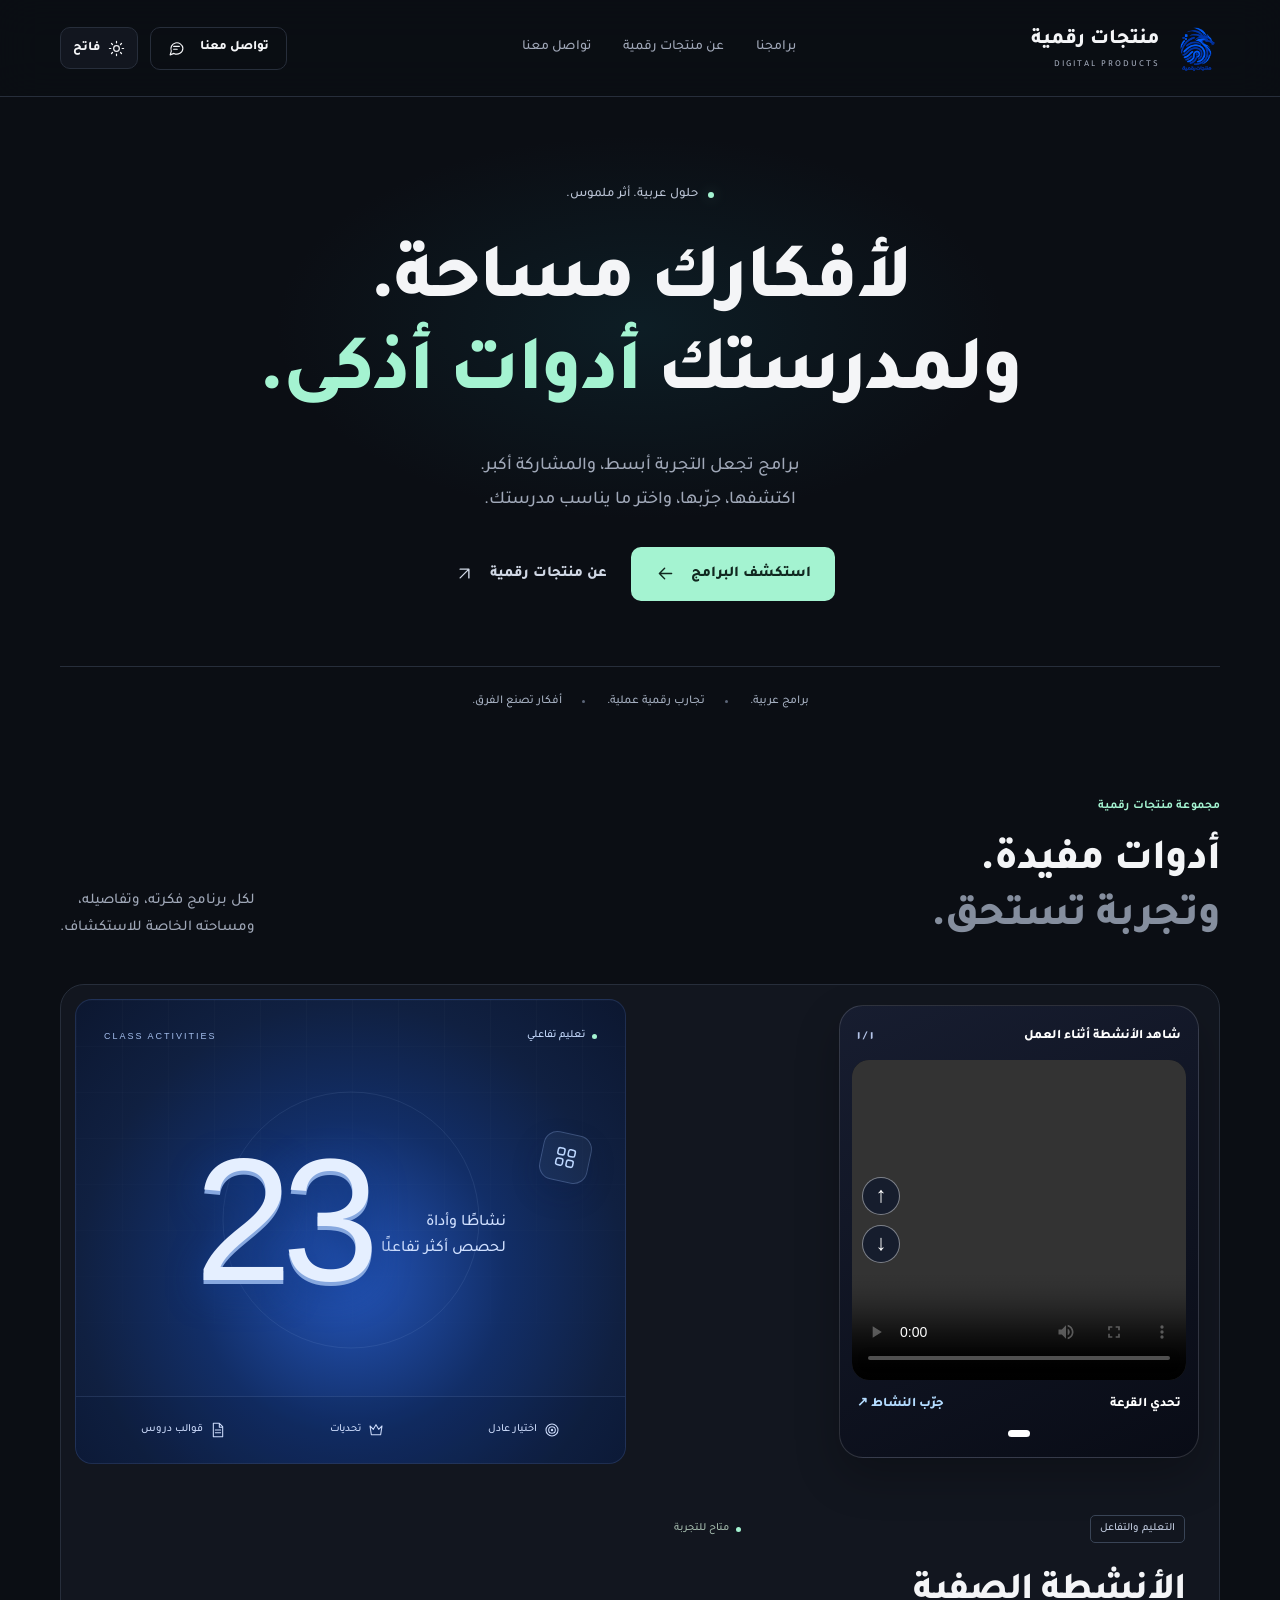
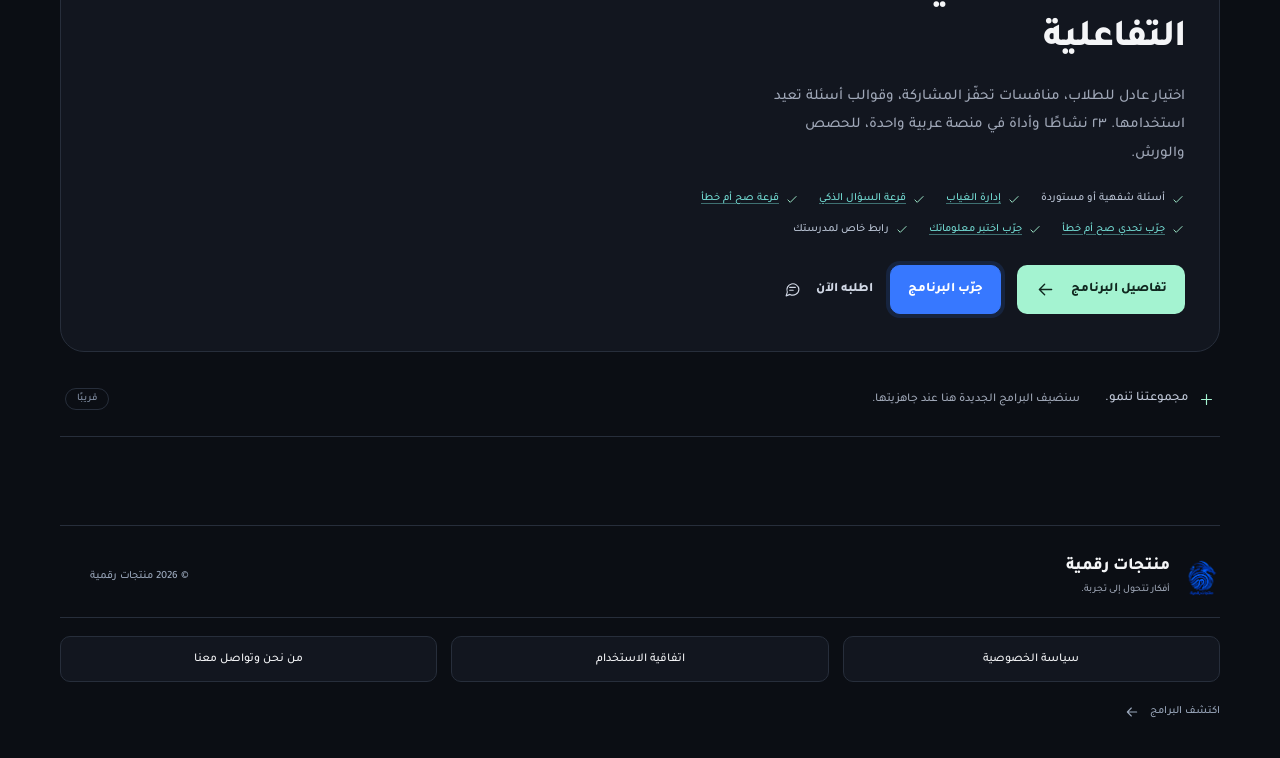
==== index.html @ 4d4ee71a "Update WhatsApp contact to 96894054911" ====
<!doctype html><html lang="ar" dir="rtl"><head><meta charset="UTF-8"><meta name="viewport" content="width=device-width,initial-scale=1"><meta name="theme-color" content="#0b0e14"><title>برامج تصنع الفرق | منتجات رقمية</title><meta name="description" content="منتجات رقمية تقدم برامج وأدوات عربية بتجارب سهلة وعملية. استكشف البرامج وتفاصيل كل برنامج."><link rel="icon" href="assets/logo.png"><link rel="preconnect" href="https://fonts.googleapis.com"><link rel="preconnect" href="https://fonts.gstatic.com" crossorigin><link href="https://fonts.googleapis.com/css2?family=Tajawal:wght@400;500;700;800;900&display=swap" rel="stylesheet"><script src="assets/theme.js?v=1"></script><link rel="stylesheet" href="assets/styles.css?v=9"><link rel="stylesheet" href="assets/reels.css?v=1"></head><body><a class="skip" href="#main">انتقل إلى المحتوى</a><header class="header"><div class="wrap nav"><a class="brand" href="index.html"><img src="assets/logo.png" width="48" height="48" alt=""><span>منتجات رقمية<small>DIGITAL PRODUCTS</small></span></a><nav id="main-nav" aria-label="التنقل الرئيسي"><a href="index.html#programs">برامجنا</a><a href="about.html">عن منتجات رقمية</a><a href="about.html#contact">تواصل معنا</a></nav><div class="nav-end"><a class="button small outline" href="about.html#contact">تواصل معنا<svg viewBox="0 0 24 24" fill="none" stroke="currentColor" stroke-width="1.6" stroke-linecap="round" stroke-linejoin="round" aria-hidden="true"><path d="M21 11.5a8.5 8.5 0 0 1-12.6 7.4L3 21l1.7-5.3A8.5 8.5 0 1 1 21 11.5Z"/><path d="M8 9h8m-8 4h5"/></svg></a><button class="menu-toggle" aria-expanded="false" aria-controls="main-nav" aria-label="فتح القائمة"><svg viewBox="0 0 24 24" fill="none" stroke="currentColor" stroke-width="1.6" stroke-linecap="round" stroke-linejoin="round" aria-hidden="true"><path d="M4 7h16M4 12h16M4 17h16"/></svg></button><button class="theme-toggle" type="button" data-theme-toggle aria-label="التبديل إلى المظهر الفاتح" title="التبديل إلى المظهر الفاتح"><svg class="theme-sun" viewBox="0 0 24 24" fill="none" stroke="currentColor" stroke-width="1.7" stroke-linecap="round" aria-hidden="true"><circle cx="12" cy="12" r="4"/><path d="M12 2v2m0 16v2M4.93 4.93l1.42 1.42m11.3 11.3 1.42 1.42M2 12h2m16 0h2M4.93 19.07l1.42-1.42m11.3-11.3 1.42-1.42"/></svg><svg class="theme-moon" viewBox="0 0 24 24" fill="none" stroke="currentColor" stroke-width="1.7" stroke-linecap="round" stroke-linejoin="round" aria-hidden="true"><path d="M20.9 13A9 9 0 0 1 11 3.1 9 9 0 1 0 20.9 13Z"/></svg><span data-theme-label>فاتح</span></button></div></div></header><main id="main"><section class="hero wrap"><div class="hero-label"><span></span> حلول عربية. أثر ملموس.</div><h1>لأفكارك مساحة.<br>ولمدرستك <span>أدوات أذكى.</span></h1><p>برامج تجعل التجربة أبسط، والمشاركة أكبر.<br>اكتشفها، جرّبها، واختر ما يناسب مدرستك.</p><div class="hero-actions"><a class="button primary" href="#programs">استكشف البرامج <svg viewBox="0 0 24 24" fill="none" stroke="currentColor" stroke-width="1.6" stroke-linecap="round" stroke-linejoin="round" aria-hidden="true"><path d="M19 12H5m6-6-6 6 6 6"/></svg></a><a class="button quiet" href="about.html">عن منتجات رقمية <svg viewBox="0 0 24 24" fill="none" stroke="currentColor" stroke-width="1.6" stroke-linecap="round" stroke-linejoin="round" aria-hidden="true"><path d="M7 17 17 7M7 7h10v10"/></svg></a></div><div class="hero-foot"><span>برامج عربية.</span><span>تجارب رقمية عملية.</span><span>أفكار تصنع الفرق.</span></div><div class="hero-glow" aria-hidden="true"></div></section><section class="catalog section wrap" id="programs"><div class="section-head"><div><span class="eyebrow">مجموعة منتجات رقمية</span><h2>أدوات مفيدة.<br><span class="muted">وتجربة تستحق.</span></h2></div><p>لكل برنامج فكرته، وتفاصيله،<br>ومساحته الخاصة للاستكشاف.</p></div><div class="program-grid"><article class="product-card"><section class="reels-widget" aria-label="فيديوهات توضيحية للأنشطة"><div class="reels-heading"><span>شاهد الأنشطة أثناء العمل</span><span class="reels-counter" id="reelsCounter">١ / ١</span></div><div class="reels-stage" id="reelsStage"><div class="reels-empty" id="reelsEmpty"><span class="reels-play-icon">▶</span><strong>تحدي القرعة</strong><small>سيظهر فيديو العرض هنا عند نشره</small></div><video id="reelsVideo" playsinline preload="metadata" controls hidden></video><div class="reels-side"><button type="button" id="reelsPrev" aria-label="الفيديو السابق">↑</button><button type="button" id="reelsNext" aria-label="الفيديو التالي">↓</button></div></div><div class="reels-footer"><span id="reelsTitle">تحدي القرعة</span><a id="reelsActivityLink" href="https://activitiesclass.github.io/class-activities-platform/activities/quraa-challenge.html" target="_blank" rel="noopener noreferrer">جرّب النشاط ↗</a></div><div class="reels-dots" id="reelsDots" aria-label="التنقل بين الفيديوهات"></div></section><a class="art-link" href="programs/class-activities.html" aria-label="استكشف برنامج الأنشطة الصفية التفاعلية"><div class="product-art" aria-label="٢٣ نشاطًا وأداة للتعليم التفاعلي"><div class="art-grid"></div><div class="art-top"><span>CLASS ACTIVITIES</span><span class="live-dot">تعليم تفاعلي</span></div><div class="art-core"><div class="art-icon"><svg viewBox="0 0 24 24" fill="none" stroke="currentColor" stroke-width="1.6" stroke-linecap="round" stroke-linejoin="round" aria-hidden="true"><rect x="3" y="3" width="7" height="7" rx="2"/><rect x="14" y="3" width="7" height="7" rx="2"/><rect x="3" y="14" width="7" height="7" rx="2"/><rect x="14" y="14" width="7" height="7" rx="2"/></svg></div><span class="art-number" aria-hidden="true">23</span><span class="art-caption">نشاطًا وأداة<br>لحصص أكثر تفاعلًا</span></div><div class="art-bottom"><span><svg viewBox="0 0 24 24" fill="none" stroke="currentColor" stroke-width="1.6" stroke-linecap="round" stroke-linejoin="round" aria-hidden="true"><circle cx="12" cy="12" r="9"/><circle cx="12" cy="12" r="5"/><circle cx="12" cy="12" r="1"/></svg> اختيار عادل</span><span><svg viewBox="0 0 24 24" fill="none" stroke="currentColor" stroke-width="1.6" stroke-linecap="round" stroke-linejoin="round" aria-hidden="true"><path d="m3 6 5 5 4-7 4 7 5-5-2 13H5Z"/></svg> تحديات</span><span><svg viewBox="0 0 24 24" fill="none" stroke="currentColor" stroke-width="1.6" stroke-linecap="round" stroke-linejoin="round" aria-hidden="true"><path d="M14 2H5v20h14V7Zm0 0v6h5M8 12h8m-8 4h8"/></svg> قوالب دروس</span></div></div></a><div class="product-copy"><div class="product-meta"><span class="badge">التعليم والتفاعل</span><span class="availability"><i></i> متاح للتجربة</span></div><h3><a href="programs/class-activities.html">الأنشطة الصفية<br>التفاعلية</a></h3><p>اختيار عادل للطلاب، منافسات تحفّز المشاركة، وقوالب أسئلة تعيد استخدامها. ٢٣ نشاطًا وأداة في منصة عربية واحدة، للحصص والورش.</p><div class="product-features"><span><svg viewBox="0 0 24 24" fill="none" stroke="currentColor" stroke-width="1.6" stroke-linecap="round" stroke-linejoin="round" aria-hidden="true"><path d="m5 12 4 4L19 6"/></svg> أسئلة شفهية أو مستوردة</span><a href="programs/class-activities.html#absence"><svg viewBox="0 0 24 24" fill="none" stroke="currentColor" stroke-width="1.6" stroke-linecap="round" stroke-linejoin="round" aria-hidden="true"><path d="m5 12 4 4L19 6"/></svg> إدارة الغياب</a><a href="https://activitiesclass.github.io/class-activities-platform/activities/random-question.html" target="_blank" rel="noopener noreferrer"><svg viewBox="0 0 24 24" fill="none" stroke="currentColor" stroke-width="1.6" stroke-linecap="round" stroke-linejoin="round" aria-hidden="true"><path d="m5 12 4 4L19 6"/></svg> قرعة السؤال الذكي</a><a href="https://activitiesclass.github.io/class-activities-platform/activities/random-true-false.html" target="_blank" rel="noopener noreferrer"><svg viewBox="0 0 24 24" fill="none" stroke="currentColor" stroke-width="1.6" stroke-linecap="round" stroke-linejoin="round" aria-hidden="true"><path d="m5 12 4 4L19 6"/></svg> قرعة صح أم خطأ</a><a href="https://activitiesclass.github.io/class-activities-platform/activities/true-false.html" target="_blank" rel="noopener noreferrer"><svg viewBox="0 0 24 24" fill="none" stroke="currentColor" stroke-width="1.6" stroke-linecap="round" stroke-linejoin="round" aria-hidden="true"><path d="m5 12 4 4L19 6"/></svg> جرّب تحدي صح أم خطأ</a><a href="https://activitiesclass.github.io/class-activities-platform/activities/individual-quiz.html" target="_blank" rel="noopener noreferrer"><svg viewBox="0 0 24 24" fill="none" stroke="currentColor" stroke-width="1.6" stroke-linecap="round" stroke-linejoin="round" aria-hidden="true"><path d="m5 12 4 4L19 6"/></svg> جرّب اختبر معلوماتك</a><span><svg viewBox="0 0 24 24" fill="none" stroke="currentColor" stroke-width="1.6" stroke-linecap="round" stroke-linejoin="round" aria-hidden="true"><path d="m5 12 4 4L19 6"/></svg> رابط خاص لمدرستك</span></div><div class="product-actions"><a class="button primary" href="programs/class-activities.html">تفاصيل البرنامج <svg viewBox="0 0 24 24" fill="none" stroke="currentColor" stroke-width="1.6" stroke-linecap="round" stroke-linejoin="round" aria-hidden="true"><path d="M19 12H5m6-6-6 6 6 6"/></svg></a><a class="button trial-button" href="https://activitiesclass.github.io/class-activities-platform/" target="_blank" rel="noopener noreferrer">جرّب البرنامج</a><a class="button quiet" data-order="برنامج الأنشطة الصفية التفاعلية" href="https://api.whatsapp.com/send?phone=96894054911&amp;text=%D9%85%D8%B1%D8%AD%D8%A8%D9%8B%D8%A7%20%D9%85%D9%86%D8%AA%D8%AC%D8%A7%D8%AA%20%D8%B1%D9%82%D9%85%D9%8A%D8%A9%D8%8C%20%D8%A3%D8%B1%D8%BA%D8%A8%20%D9%81%D9%8A%20%D8%B7%D9%84%D8%A8%20%D8%A8%D8%B1%D9%86%D8%A7%D9%85%D8%AC%20%D8%A7%D9%84%D8%A3%D9%86%D8%B4%D8%B7%D8%A9%20%D8%A7%D9%84%D8%B5%D9%81%D9%8A%D8%A9%20%D8%A7%D9%84%D8%AA%D9%81%D8%A7%D8%B9%D9%84%D9%8A%D8%A9%20%D9%84%D9%85%D8%AF%D8%B1%D8%B3%D8%AA%D9%8A%20%D9%88%D9%85%D8%B9%D8%B1%D9%81%D8%A9%20%D8%A7%D9%84%D8%B3%D8%B9%D8%B1%20%D9%88%D8%AA%D9%81%D8%A7%D8%B5%D9%8A%D9%84%20%D8%A7%D9%84%D8%AA%D8%AC%D9%87%D9%8A%D8%B2." target="_blank" rel="noopener noreferrer">اطلبه الآن<svg viewBox="0 0 24 24" fill="none" stroke="currentColor" stroke-width="1.6" stroke-linecap="round" stroke-linejoin="round" aria-hidden="true"><path d="M21 11.5a8.5 8.5 0 0 1-12.6 7.4L3 21l1.7-5.3A8.5 8.5 0 1 1 21 11.5Z"/><path d="M8 9h8m-8 4h5"/></svg></a></div></div></article></div><div class="next-product"><span><svg viewBox="0 0 24 24" fill="none" stroke="currentColor" stroke-width="1.6" stroke-linecap="round" stroke-linejoin="round" aria-hidden="true"><path d="M12 5v14M5 12h14"/></svg> مجموعتنا تنمو.</span><p>سنضيف البرامج الجديدة هنا عند جاهزيتها.</p><span class="soon">قريبًا</span></div></section></main><footer class="wrap footer footer-with-links"><a class="brand" href="index.html"><img src="assets/logo.png" width="38" height="38" alt=""><span>منتجات رقمية<small>أفكار تتحول إلى تجربة.</small></span></a><p>© <span data-year>2026</span> منتجات رقمية</p><nav class="footer-links" aria-label="روابط قانونية ومعلوماتية"><a href="privacy.html">سياسة الخصوصية</a><a href="terms.html">اتفاقية الاستخدام</a><a href="about.html">من نحن وتواصل معنا</a></nav><a href="index.html#programs">اكتشف البرامج <svg viewBox="0 0 24 24" fill="none" stroke="currentColor" stroke-width="1.6" stroke-linecap="round" stroke-linejoin="round" aria-hidden="true"><path d="M19 12H5m6-6-6 6 6 6"/></svg></a></footer><script src="assets/site-config.js?v=5"></script><script src="assets/app.js?v=5"></script><script src="assets/reels.js?v=1" defer></script></body></html>
---- assets/styles.css ----
:root{--bg:#0b0e14;--panel:#12161f;--panel2:#171d28;--ink:#f4f5f7;--muted:#a0a8b8;--line:#272e3b;--accent:#a4f3d1;--blue:#3778ff;--radius:24px}*{box-sizing:border-box}html{scroll-behavior:smooth;scroll-padding-top:110px}body{margin:0;color:var(--ink);background:var(--bg);font:500 17px/1.85 Tajawal,Arial,sans-serif}a{color:inherit;text-decoration:none}button,input,textarea{font:inherit}button,a,input,textarea,summary{-webkit-tap-highlight-color:transparent}button,a,summary{touch-action:manipulation}button{cursor:pointer}svg{width:21px;height:21px;flex-shrink:0;vertical-align:middle}img{max-width:100%;display:block}h1,h2,h3,p{margin:0}h1,h2,h3{line-height:1.25}p{color:var(--muted)}button,input,textarea{color:inherit}a:focus-visible,button:focus-visible,input:focus-visible,textarea:focus-visible,summary:focus-visible{outline:2px solid var(--accent);outline-offset:5px}[hidden]{display:none!important}.wrap{width:min(1160px,calc(100% - 96px));margin-inline:auto}.accent{color:var(--accent)}.muted{color:#858e9e}.skip{position:fixed;top:-100px;right:20px;z-index:100;background:var(--accent);color:var(--bg);padding:12px}.skip:focus{top:10px}.header{position:sticky;top:0;z-index:50;background:#0b0e14ed;backdrop-filter:blur(20px);border-bottom:1px solid #ffffff0b}.nav{height:96px;display:flex;align-items:center;justify-content:space-between;gap:32px}.brand{display:flex;align-items:center;gap:12px;flex-shrink:0}.brand img{object-fit:contain}.brand>span{font-size:21px;font-weight:800;line-height:1.3}.brand small{display:block;font-size:9px;color:#a3adbf;letter-spacing:2px;font-weight:500;margin-top:6px}.nav nav{display:flex;gap:32px;font-size:14px;color:#bac1cf}.nav nav a{transition:color .2s}.nav nav a:hover{color:var(--accent)}.nav-end{display:flex;gap:12px;align-items:center}.button{display:inline-flex;align-items:center;justify-content:center;gap:15px;min-height:54px;padding:12px 23px;border-radius:10px;border:1px solid transparent;font-size:15px;font-weight:800;line-height:1.5;transition:background .2s,transform .2s,border-color .2s}.button:hover{transform:translateY(-2px)}.primary{background:var(--accent);color:#10271f}.primary:hover{background:#c1ffe6}.outline{border-color:#394252;background:transparent;color:var(--ink)}.outline:hover{background:#ffffff07;border-color:#788697}.quiet{background:transparent;color:#d0d7e4;padding-inline:8px}.quiet:hover{color:var(--accent)}.small{font-size:13px;min-height:43px;padding:10px 17px}.small svg{width:17px;height:17px}.menu-toggle{display:none;width:44px;height:44px;border:1px solid var(--line);border-radius:10px;background:transparent;place-items:center}.hero{position:relative;text-align:center;padding-block:83px 0;isolation:isolate;overflow:hidden}.hero-label{display:inline-flex;align-items:center;gap:10px;color:#bdc6d7;font-size:13px;letter-spacing:.1px}.hero-label>span{width:6px;height:6px;border-radius:50%;background:var(--accent);box-shadow:0 0 15px #a4f3d155}.hero h1{font-size:clamp(49px,6.2vw,78px);font-weight:800;line-height:1.18;letter-spacing:-2px;margin-top:28px}.hero h1>span{color:var(--accent)}.hero>p{font-size:18px;line-height:1.9;margin:25px auto 0;max-width:600px}.hero-actions{display:flex;align-items:center;gap:15px;flex-wrap:wrap;margin-top:30px}.hero .hero-actions{justify-content:center}.hero-foot{display:flex;justify-content:center;gap:45px;margin-top:65px;border-top:1px solid var(--line);padding-block:23px;color:#a6b0c1;font-size:12px}.hero-foot>span{position:relative}.hero-foot>span+span:before{content:'';position:absolute;right:-23px;width:3px;height:3px;border-radius:50%;background:#5c6678;top:10px}.hero-glow{position:absolute;width:760px;height:400px;border-radius:50%;z-index:-1;background:radial-gradient(ellipse,#155a6933,transparent 68%);top:30px;left:50%;transform:translateX(-50%);pointer-events:none}.section{padding-block:88px}.section-head{display:flex;justify-content:space-between;gap:30px;align-items:end;margin-bottom:38px}.eyebrow{display:block;color:var(--accent);font-size:12px;font-weight:700;letter-spacing:.1px;margin-bottom:17px}h2{font-size:clamp(32px,3.4vw,43px);font-weight:800;letter-spacing:-1px;line-height:1.3}.section-head>p{font-size:15px;margin-bottom:5px;line-height:1.8}.catalog{padding-top:60px}.product-card{display:grid;grid-template-columns:1fr 1fr;background:var(--panel);border:1px solid #333c4a;border-radius:var(--radius);overflow:hidden;transition:border-color .25s,box-shadow .25s}.product-card:hover{border-color:#536174;box-shadow:0 16px 60px #0003}.art-link{display:flex;min-width:0;padding:14px}.product-art{position:relative;isolation:isolate;min-height:425px;border-radius:17px;overflow:hidden;background:radial-gradient(ellipse at 50% 60%,#2455b9 0,#122e67 40%,#102041 70%,#0c1730 100%);width:100%;display:flex;flex-direction:column;justify-content:space-between;color:#fff;border:1px solid #8aafff25}.art-grid{position:absolute;inset:0;z-index:-1;background-image:linear-gradient(#ffffff05 1px,transparent 1px),linear-gradient(90deg,#ffffff05 1px,transparent 1px);background-size:46px 46px;mask-image:linear-gradient(#000,transparent)}.art-top{display:flex;align-items:center;justify-content:space-between;gap:15px;padding:28px 28px 0;direction:ltr;font:500 9px/1.5 Arial,sans-serif;letter-spacing:2px;color:#a5bfee}.live-dot{display:inline-flex;align-items:center;gap:7px;direction:rtl;font:500 11px/1.5 Tajawal,Arial,sans-serif;letter-spacing:0;color:#c7dcff}.live-dot:before{content:'';width:5px;height:5px;background:#a4f3d1;border-radius:50%}.art-core{position:relative;text-align:center;padding-block:24px 26px;display:flex;align-items:center;justify-content:center;flex-wrap:wrap;gap:12px}.art-icon{position:absolute;top:25px;right:35px;display:grid;place-items:center;width:49px;height:49px;border:1px solid #a5c2ff40;background:#b5d4ff0d;border-radius:14px;transform:rotate(12deg);box-shadow:0 12px 28px #081a4733}.art-icon svg{width:23px;height:23px;color:#bdd7ff}.art-number{font:500 clamp(120px,15vw,175px)/1 Arial,sans-serif;letter-spacing:-10px;color:#e5efff;text-shadow:0 4px 0 #87a8df,0 10px 35px #123882;direction:ltr;order:1}.art-caption{font-size:16px;line-height:1.65;color:#d0e0ff;text-align:right;margin-top:34px;order:0}.art-core:after{content:'';position:absolute;width:255px;height:255px;border:1px solid #b4d4ff18;border-radius:50%;top:50%;left:50%;transform:translate(-50%,-50%);z-index:-1}.art-bottom{display:flex;justify-content:space-around;gap:9px;padding:23px 18px;border-top:1px solid #a5c2ff22;background:#03133022;color:#cbdafa;font-size:11px}.art-bottom>span{display:flex;align-items:center;gap:7px}.art-bottom svg{width:16px;height:16px}.product-copy{padding:37px 34px;display:flex;flex-direction:column;align-items:stretch}.product-meta{display:flex;justify-content:space-between;align-items:center;gap:12px;font-size:11px;margin-bottom:27px}.badge{color:#c2cce0;border:1px solid #394456;border-radius:5px;padding:3px 9px}.availability{display:flex;align-items:center;gap:7px;color:#a6bdaf}.availability i{width:5px;height:5px;border-radius:50%;background:var(--accent)}.product-copy h3{font-size:38px;letter-spacing:-.8px;font-weight:800;margin-bottom:19px;line-height:1.23}.product-copy>p{font-size:15px;line-height:1.9;max-width:425px}.product-features{display:flex;flex-wrap:wrap;gap:10px 20px;margin-top:21px;color:#bdc7d8;font-size:11px}.product-features span{display:flex;gap:6px;align-items:center}.product-features svg{width:14px;height:14px;color:var(--accent)}.product-actions{display:flex;align-items:center;gap:16px;padding-top:25px;margin-top:auto}.product-actions .button{font-size:13px;min-height:49px;padding-inline:17px}.product-actions .quiet{padding-inline:0}.product-actions .quiet svg{width:17px;height:17px}.next-product{display:flex;align-items:center;gap:25px;padding:25px 5px;border-bottom:1px solid var(--line);margin-top:10px;font-size:13px}.next-product>span:first-child{display:flex;align-items:center;gap:10px;color:#c5cddd}.next-product svg{width:17px;height:17px;color:var(--accent)}.next-product p{font-size:12px}.soon{margin-inline-start:auto;color:#8794a9;font-size:10px;border:1px solid var(--line);padding:1px 11px;border-radius:30px}.steps{display:grid;grid-template-columns:repeat(3,1fr);gap:35px;border-top:1px solid var(--line);padding-top:30px}.step-index{font:500 12px/1.5 Arial,sans-serif;color:#718098;letter-spacing:1px}.steps h3{font-size:23px;font-weight:700;margin:28px 0 14px}.steps p{font-size:14px;line-height:1.9;max-width:300px}.requirements{display:grid;grid-template-columns:1fr 1.8fr;gap:25px;background:var(--panel);border:1px solid var(--line);border-radius:17px;padding:28px 30px;margin-top:40px;align-items:center}.requirements .eyebrow{margin-bottom:9px;font-size:10px}.requirements h3{font-size:20px}.requirements ul{display:grid;grid-template-columns:repeat(3,1fr);list-style:none;padding:0;margin:0;gap:20px}.requirements li{display:flex;gap:10px;align-items:start;font-size:13px}.requirements li svg{width:19px;height:19px;color:#b0d8cb;margin-top:2px}.requirements small{display:block;font-size:10px;color:#8e99ac;margin-top:5px}.faq-section{display:grid;grid-template-columns:1fr 1.5fr;gap:80px;border-top:1px solid var(--line)}.section-intro>p{font-size:14px;margin-top:20px;max-width:280px}.faq-list details{border-bottom:1px solid var(--line)}.faq-list details:first-child{border-top:1px solid var(--line)}.faq-list summary{list-style:none;cursor:pointer;display:flex;justify-content:space-between;gap:25px;align-items:center;padding:23px 0;font-size:17px;font-weight:700}.faq-list summary::-webkit-details-marker{display:none}.faq-list summary svg{width:18px;height:18px;color:#909db0;transition:transform .2s}.faq-list details[open] summary{color:var(--accent)}.faq-list details[open] summary svg{transform:rotate(45deg)}.faq-list details>p{font-size:14px;line-height:2.1;padding-bottom:24px;max-width:560px}.contact{display:grid;grid-template-columns:1fr 1fr;gap:100px;border-top:1px solid var(--line);align-items:center}.contact h2{font-size:46px;line-height:1.3}.contact>div>p{max-width:390px;font-size:15px;margin-top:23px}.contact>div>.button{margin-top:25px}.phone-line{display:flex;align-items:center;gap:14px;margin-top:25px;font-size:12px;color:var(--muted)}.phone-line bdi{color:#c9d2e4;font:500 14px/1.5 Arial,sans-serif;letter-spacing:1px}.copy-number{border:1px solid var(--line);background:transparent;border-radius:6px;width:30px;height:30px;display:grid;place-items:center}.copy-number svg{width:14px;height:14px}.contact>div>.contact-help{font-size:11px;line-height:2;margin-top:12px}.contact-help a{color:var(--accent);text-decoration:underline;text-underline-offset:4px}.contact>div>.copy-status{font-size:12px;color:var(--accent);min-height:20px;margin-top:6px}.request-form{background:var(--panel);border:1px solid #333d4d;padding:33px;border-radius:var(--radius);display:flex;flex-direction:column;gap:12px}.form-top{display:flex;justify-content:space-between;align-items:center;font-size:11px;color:#95a5bd;border-bottom:1px solid var(--line);padding-bottom:17px;margin-bottom:12px}.form-top>span{font:500 10px/1 Arial,sans-serif}.request-form h3{font-size:30px;font-weight:800}.request-form>p{font-size:13px;margin-bottom:11px}.request-form label{font-size:13px;display:flex;justify-content:space-between}.request-form label small{color:#7e8a9f;font-size:10px}.request-form input,.request-form textarea{width:100%;border:1px solid #354052;background:#0b0f18;border-radius:8px;padding:12px 14px;font-size:14px;resize:vertical}.request-form input::placeholder,.request-form textarea::placeholder{color:#748098}.request-form .button{margin-top:10px}.privacy{font-size:10px;color:#93a0b3;line-height:1.9;text-align:center}.footer{border-top:1px solid var(--line);padding-block:30px 35px;display:flex;align-items:center;justify-content:space-between;gap:30px}.footer .brand>span{font-size:17px}.footer .brand small{letter-spacing:0;font-size:10px}.footer p,.footer>a:last-child{font-size:11px;color:#9aa7bb}.footer>a:last-child{display:flex;align-items:center;gap:10px}.footer svg{width:16px;height:16px}.breadcrumbs{padding-top:30px;display:flex;gap:12px;align-items:center;color:#8896ac;font-size:12px}.breadcrumbs>a{color:#c7d1e4}.product-hero{display:grid;grid-template-columns:1fr 1fr;gap:65px;align-items:center;padding-block:55px 70px}.product-hero h1{font-size:clamp(42px,4.4vw,58px);letter-spacing:-1px;line-height:1.2}.product-hero .product-subtitle{color:#e6edf8;font-size:19px;margin:23px 0 15px;font-weight:700}.product-hero>div>p{font-size:16px;line-height:1.9;max-width:470px}.product-hero .hero-actions{gap:12px}.product-hero .button{padding-inline:18px;font-size:14px}.product-hero>div>.demo-disclaimer{font-size:11px;margin-top:18px;color:#8e9bb1}.product-hero .product-art{min-height:405px}.facts{display:grid;grid-template-columns:repeat(3,1fr);border-block:1px solid var(--line);padding-block:27px}.facts>div{text-align:center;border-inline-end:1px solid var(--line)}.facts>div:last-child{border:0}.facts strong{display:block;font-size:26px;color:var(--accent);line-height:1.4}.facts span{font-size:12px;color:#99a7bb;display:block;margin-top:6px}.feature-grid{display:grid;grid-template-columns:repeat(3,1fr);border-top:1px solid var(--line);border-right:1px solid var(--line)}.feature-grid>article{padding:30px;border-left:1px solid var(--line);border-bottom:1px solid var(--line)}.feature-icon{display:grid;place-items:center;width:43px;height:43px;border:1px solid #344254;border-radius:11px;background:#151f29;color:var(--accent);margin-bottom:26px}.feature-grid h3{font-size:21px;margin-bottom:14px}.feature-grid p{font-size:14px;line-height:1.95}
@media(min-width:1500px){.hero{padding-top:100px}.hero h1{font-size:82px}}@media(max-width:1100px){.wrap{width:calc(100% - 64px)}.nav{gap:20px}.nav nav{gap:23px}.product-copy{padding:30px 26px}.product-copy h3{font-size:33px}.product-actions{gap:12px}.product-actions .button{padding-inline:13px;font-size:12px;gap:9px}.art-top{padding:23px 20px 0}.art-bottom{padding-inline:12px;font-size:10px;gap:6px}.art-icon{right:22px;top:14px}.art-core{gap:9px}.art-caption{font-size:14px}.art-number{font-size:150px}.contact{gap:55px}.requirements{grid-template-columns:1fr 2fr;padding:25px}.requirements h3{font-size:18px}.requirements ul{gap:12px}.requirements li{font-size:12px}.faq-section{gap:50px}.product-hero{gap:40px}.feature-grid>article{padding:25px}}
@media(max-width:800px){.nav{height:80px}.nav nav{display:none;position:absolute;top:79px;left:0;right:0;background:#111721;border-bottom:1px solid var(--line);padding:24px 32px;box-shadow:0 10px 25px #0003}.nav nav.open{display:flex;flex-direction:column;gap:20px}.menu-toggle{display:grid}.nav-end>.button{display:none}.hero{padding-top:60px}.hero h1{font-size:60px}.section{padding-block:65px}.catalog{padding-top:45px}.section-head>p{font-size:13px}.product-card{grid-template-columns:1fr 1fr}.product-copy{padding:24px 22px}.product-meta{flex-wrap:wrap;gap:10px;margin-bottom:22px}.product-copy h3{font-size:29px}.product-copy>p{font-size:13px}.product-art{min-height:410px}.art-top{font-size:7px;letter-spacing:1px;flex-direction:column;align-items:start;gap:9px;padding-top:22px}.art-core{flex-direction:column;padding-top:16px;gap:15px}.art-number{font-size:134px;order:0;letter-spacing:-8px}.art-caption{font-size:14px;margin:0;order:1;text-align:center}.art-caption br{display:none}.art-icon{width:35px;height:35px;right:15px;top:0;border-radius:9px}.art-icon svg{width:18px;height:18px}.art-bottom{gap:6px;padding:20px 8px;font-size:8px}.art-bottom svg{width:13px;height:13px}.product-actions{flex-wrap:wrap;gap:9px;padding-top:22px}.product-actions .primary{width:100%}.product-actions .quiet{margin-inline:auto}.product-features{font-size:10px;gap:8px}.steps{gap:22px}.steps h3{font-size:21px}.steps p{font-size:13px}.requirements{grid-template-columns:1fr;gap:25px}.requirements h3{font-size:21px}.requirements ul{gap:25px}.requirements li{font-size:13px}.faq-section{grid-template-columns:.9fr 1.1fr;gap:35px}.faq-list summary{font-size:16px}.contact{gap:35px}.contact h2{font-size:37px}.contact>div>p{font-size:14px}.request-form{padding:25px}.request-form h3{font-size:27px}.contact>div>.contact-help{font-size:10px}.product-hero{grid-template-columns:1fr;gap:40px;padding-top:40px}.product-hero>div:first-child{max-width:600px}.product-hero h1{font-size:58px}.product-hero .product-art{min-height:350px}.product-hero .art-top{flex-direction:row}.product-hero .art-core{flex-direction:row;gap:20px}.product-hero .art-caption{order:0;margin-top:30px}.product-hero .art-number{order:1;font-size:150px}.product-hero .art-icon{right:90px;width:45px;height:45px}.product-hero .art-bottom{font-size:12px}.feature-grid{grid-template-columns:repeat(2,1fr)}}
@media(max-width:560px){.wrap{width:calc(100% - 36px)}body{font-size:16px}.nav{height:76px;gap:15px}.nav nav{top:75px;padding-inline:23px}.brand>span{font-size:19px}.brand img{width:41px;height:41px}.brand{gap:9px}.brand small{font-size:8px;letter-spacing:1.4px}.hero{padding-top:50px}.hero-label{font-size:11px}.hero h1{font-size:clamp(37px,10.8vw,58px);letter-spacing:-1.1px;margin-top:25px;line-height:1.23}.hero>p{font-size:15px;margin-top:22px;line-height:1.9}.hero .hero-actions{gap:11px;margin-top:27px;flex-direction:column}.hero .button{min-width:215px;font-size:14px;min-height:50px}.hero-foot{gap:21px;font-size:9px;margin-top:40px;padding-block:20px}.hero-foot>span+span:before{right:-11px;top:8px;width:2px;height:2px}.hero-glow{width:440px;height:370px;top:-5px}.section{padding-block:52px}.catalog{padding-top:35px}.section-head{flex-direction:column;align-items:start;gap:20px;margin-bottom:28px}.section-head>p{font-size:14px}.section-head>p br{display:none}.eyebrow{font-size:11px;margin-bottom:14px}h2{font-size:32px;letter-spacing:-.6px}.product-card{grid-template-columns:1fr;border-radius:20px}.art-link{padding:10px 10px 0}.product-art{min-height:300px;border-radius:13px}.art-top{flex-direction:row;font-size:8px;letter-spacing:1px;align-items:center;padding:22px 20px 0}.live-dot{font-size:10px}.art-core{flex-direction:row;gap:15px;padding-block:15px 20px}.art-number{font-size:139px;order:1;letter-spacing:-9px}.art-caption{font-size:14px;text-align:right;order:0;margin-top:24px}.art-caption br{display:block}.art-icon{width:36px;height:36px;top:6px;right:20px}.art-bottom{font-size:10px;padding:18px 12px}.art-bottom svg{width:14px;height:14px}.product-copy{padding:26px 23px 25px}.product-meta{flex-wrap:nowrap;font-size:10px;margin-bottom:22px}.product-copy h3{font-size:35px}.product-copy h3 br{display:none}.product-copy>p{font-size:15px}.product-features{font-size:11px;gap:11px 18px;margin-top:18px}.product-actions{flex-wrap:nowrap;gap:15px;padding-top:25px}.product-actions .primary{width:auto;min-height:49px;padding-inline:17px;font-size:13px}.product-actions .quiet{font-size:12px;gap:7px;white-space:nowrap;margin:0}.product-actions .quiet svg{width:16px;height:16px}.next-product{gap:12px;flex-wrap:wrap;padding-block:22px;font-size:12px}.next-product>p{font-size:11px;order:2;width:100%;padding-right:28px}.soon{font-size:9px}.steps{grid-template-columns:1fr;gap:0;padding-top:0}.steps article{position:relative;padding:25px 37px 25px 0;border-bottom:1px solid var(--line)}.step-index{position:absolute;right:0;top:28px;font-size:10px}.steps h3{font-size:23px;margin:0 0 12px}.steps p{font-size:14px;max-width:100%}.requirements{padding:25px 22px;margin-top:28px;border-radius:14px;gap:23px}.requirements h3{font-size:21px}.requirements ul{grid-template-columns:1fr;gap:20px}.requirements li{font-size:15px;gap:14px}.requirements li svg{width:21px;height:21px}.requirements small{font-size:11px;margin-top:3px}.faq-section{grid-template-columns:1fr;gap:30px}.section-intro>p{font-size:14px;max-width:100%;margin-top:15px}.faq-list summary{font-size:16px;gap:18px;padding-block:22px}.faq-list details>p{font-size:14px}.contact{grid-template-columns:1fr;gap:30px}.contact h2{font-size:40px}.contact>div>p{font-size:15px;max-width:100%}.phone-line{font-size:12px}.contact>div>.contact-help{font-size:11px}.request-form{padding:26px 22px;border-radius:18px}.request-form input,.request-form textarea{font-size:16px}.request-form h3{font-size:29px}.request-form .button{font-size:15px}.privacy{font-size:10px}.footer{flex-wrap:wrap;gap:22px;padding-bottom:30px}.footer .brand{width:100%}.footer p,.footer>a:last-child{font-size:11px}.breadcrumbs{padding-top:23px;font-size:10px}.product-hero{padding-block:37px 45px;gap:32px}.product-hero h1{font-size:clamp(35px,9.8vw,53px)}.product-hero .product-subtitle{font-size:18px;margin-top:22px}.product-hero>div>p{font-size:15px}.product-hero .button{font-size:13px;padding-inline:15px;gap:10px}.product-hero .hero-actions{gap:11px}.product-hero .product-art{min-height:300px}.product-hero .art-core{gap:14px}.product-hero .art-number{font-size:140px}.product-hero .art-icon{right:20px;width:36px;height:36px}.product-hero .art-caption{margin-top:24px;font-size:14px}.product-hero .art-bottom{font-size:10px}.facts{padding-block:23px}.facts strong{font-size:21px}.facts span{font-size:9px;padding-inline:7px;line-height:1.7}.feature-grid{grid-template-columns:1fr}.feature-grid>article{padding:25px}.feature-icon{margin-bottom:23px}.feature-grid h3{font-size:23px}.feature-grid p{font-size:15px}}
@media(prefers-reduced-motion:reduce){html{scroll-behavior:auto}*,*:before,*:after{transition:none!important;animation:none!important}}
@media(max-width:380px){.product-actions{flex-wrap:wrap;gap:7px}.product-actions .button{width:100%;justify-content:center}.hero-foot{gap:17px;font-size:8px}.hero-foot>span+span:before{right:-9px}.requirements{padding-inline:19px}}

.product-features a{display:flex;gap:6px;align-items:center;color:#74ddd5;text-decoration:underline;text-decoration-color:rgba(116,221,213,.45);text-underline-offset:3px}.product-features a:hover{text-decoration-color:currentColor}

/* Clear, roomy legal links across the company and product pages. */
.footer-with-links{display:grid;grid-template-columns:minmax(0,1fr) auto auto;column-gap:30px;row-gap:20px;align-items:center}
.footer-with-links .footer-links{grid-column:1/-1;display:grid;grid-template-columns:repeat(3,minmax(0,1fr));gap:14px;width:100%;padding-top:18px;border-top:1px solid var(--line)}
.footer-with-links .footer-links a{display:flex;justify-content:center;align-items:center;min-height:46px;padding:10px 16px;border:1px solid #333c4a;border-radius:10px;background:var(--panel);font-size:12px;text-align:center;transition:border-color .2s,background .2s,color .2s}
.footer-with-links .footer-links a:hover,.footer-with-links .footer-links a[aria-current=page]{color:var(--accent);border-color:#596778;background:#141b26}
.program-grid{display:grid;grid-template-columns:minmax(0,1fr);gap:24px}
@media(max-width:800px){.footer-with-links{grid-template-columns:minmax(0,1fr) auto;column-gap:16px;row-gap:14px}.footer-with-links>.brand{grid-column:1/-1}.footer-with-links .footer-links{grid-column:1/-1;grid-template-columns:1fr;gap:10px;padding-top:16px}}
@media(max-width:560px){.footer-with-links{grid-template-columns:1fr;gap:16px}.footer-with-links>p,.footer-with-links>a:last-child{justify-self:start}.footer-with-links .footer-links a{min-height:44px;justify-content:flex-start;padding-inline:15px}}

/* User selectable dark and light themes. */
:root{--accent-ink:#10271f;--header-bg:#0b0e14ed}
:root[data-theme="light"]{color-scheme:light;--bg:#f5f7fb;--panel:#ffffff;--panel2:#eef2f7;--ink:#1a2435;--muted:#59677b;--line:#dce3ed;--accent:#167653;--accent-ink:#ffffff;--header-bg:rgba(255,255,255,.94)}
:root[data-theme="dark"]{color-scheme:dark}
.header{background:var(--header-bg);border-bottom-color:var(--line)}
.nav nav{color:var(--muted)}
.brand small{color:var(--muted)}
.outline{border-color:var(--line);color:var(--ink)}
.outline:hover{background:var(--panel2);border-color:var(--muted)}
.menu-toggle{border-color:var(--line);color:var(--ink)}
.nav nav.open{background:var(--panel);border-bottom-color:var(--line)}
.product-card{border-color:var(--line)}
.product-card:hover{border-color:var(--muted);box-shadow:0 16px 45px #0002}
.footer-with-links .footer-links a{border-color:var(--line)}
.footer-with-links .footer-links a:hover,.footer-with-links .footer-links a[aria-current=page]{background:var(--panel2)}
.theme-toggle{display:inline-flex;align-items:center;justify-content:center;gap:8px;min-width:76px;min-height:42px;padding:8px 12px;border:1px solid var(--line);border-radius:10px;background:var(--panel);color:var(--ink);font-size:13px;font-weight:800;line-height:1;transition:background .2s,border-color .2s,color .2s}
.theme-toggle:hover{background:var(--panel2);border-color:var(--muted)}
.theme-toggle svg{width:17px;height:17px}
.theme-moon{display:none}
:root[data-theme="light"] .theme-sun{display:none}
:root[data-theme="light"] .theme-moon{display:block}
.trial-button{background:#3778ff;color:#fff;border-color:#3778ff;box-shadow:0 0 0 4px #3778ff24}
.trial-button:hover{background:#245fdb;border-color:#245fdb;box-shadow:0 0 0 5px #3778ff30}
@media(max-width:560px){.theme-toggle{min-width:68px;padding-inline:9px}}
---- assets/reels.css ----
.product-card{position:relative}.reels-widget{min-width:0;max-width:360px;width:100%;margin:20px auto;border:1px solid rgba(255,255,255,.14);border-radius:24px;background:linear-gradient(155deg,#171d30,#090c16);padding:12px;box-shadow:0 18px 45px rgba(0,0,0,.24);color:#fff;direction:rtl}.reels-heading,.reels-footer{display:flex;justify-content:space-between;align-items:center;gap:10px;font-weight:800;font-size:13px;padding:7px 5px 11px}.reels-counter{font-size:12px;color:#b5c5e9}.reels-stage{height:320px;position:relative;border-radius:17px;overflow:hidden;background:#070b15;touch-action:pan-y}.reels-stage video{width:100%;height:100%;object-fit:contain;background:#070b15}.reels-stage video[hidden],.reels-empty[hidden]{display:none}.reels-empty{height:100%;display:flex;flex-direction:column;justify-content:center;align-items:center;gap:14px;background:radial-gradient(circle at 50% 35%,#27375b,#0a1020 70%);text-align:center;padding:20px}.reels-empty strong{font-size:22px}.reels-empty small{color:#bac8e5}.reels-play-icon{width:72px;height:72px;display:grid;place-items:center;border:1px solid #718ab4;border-radius:50%;font-size:26px}.reels-side{position:absolute;left:10px;top:50%;transform:translateY(-50%);display:grid;gap:10px}.reels-side button{width:38px;height:38px;border:1px solid #ffffff70;border-radius:50%;background:#10192dc9;color:white;cursor:pointer;font-size:22px}.reels-footer{padding:13px 5px 5px}.reels-footer a{color:#b4dcff;text-decoration:none}.reels-dots{display:flex;gap:6px;justify-content:center;padding:8px}.reels-dots button{width:7px;height:7px;border:0;border-radius:10px;background:#67718c;padding:0;cursor:pointer}.reels-dots button.active{width:22px;background:#fff}@media(min-width:900px){.reels-widget{margin:20px}}
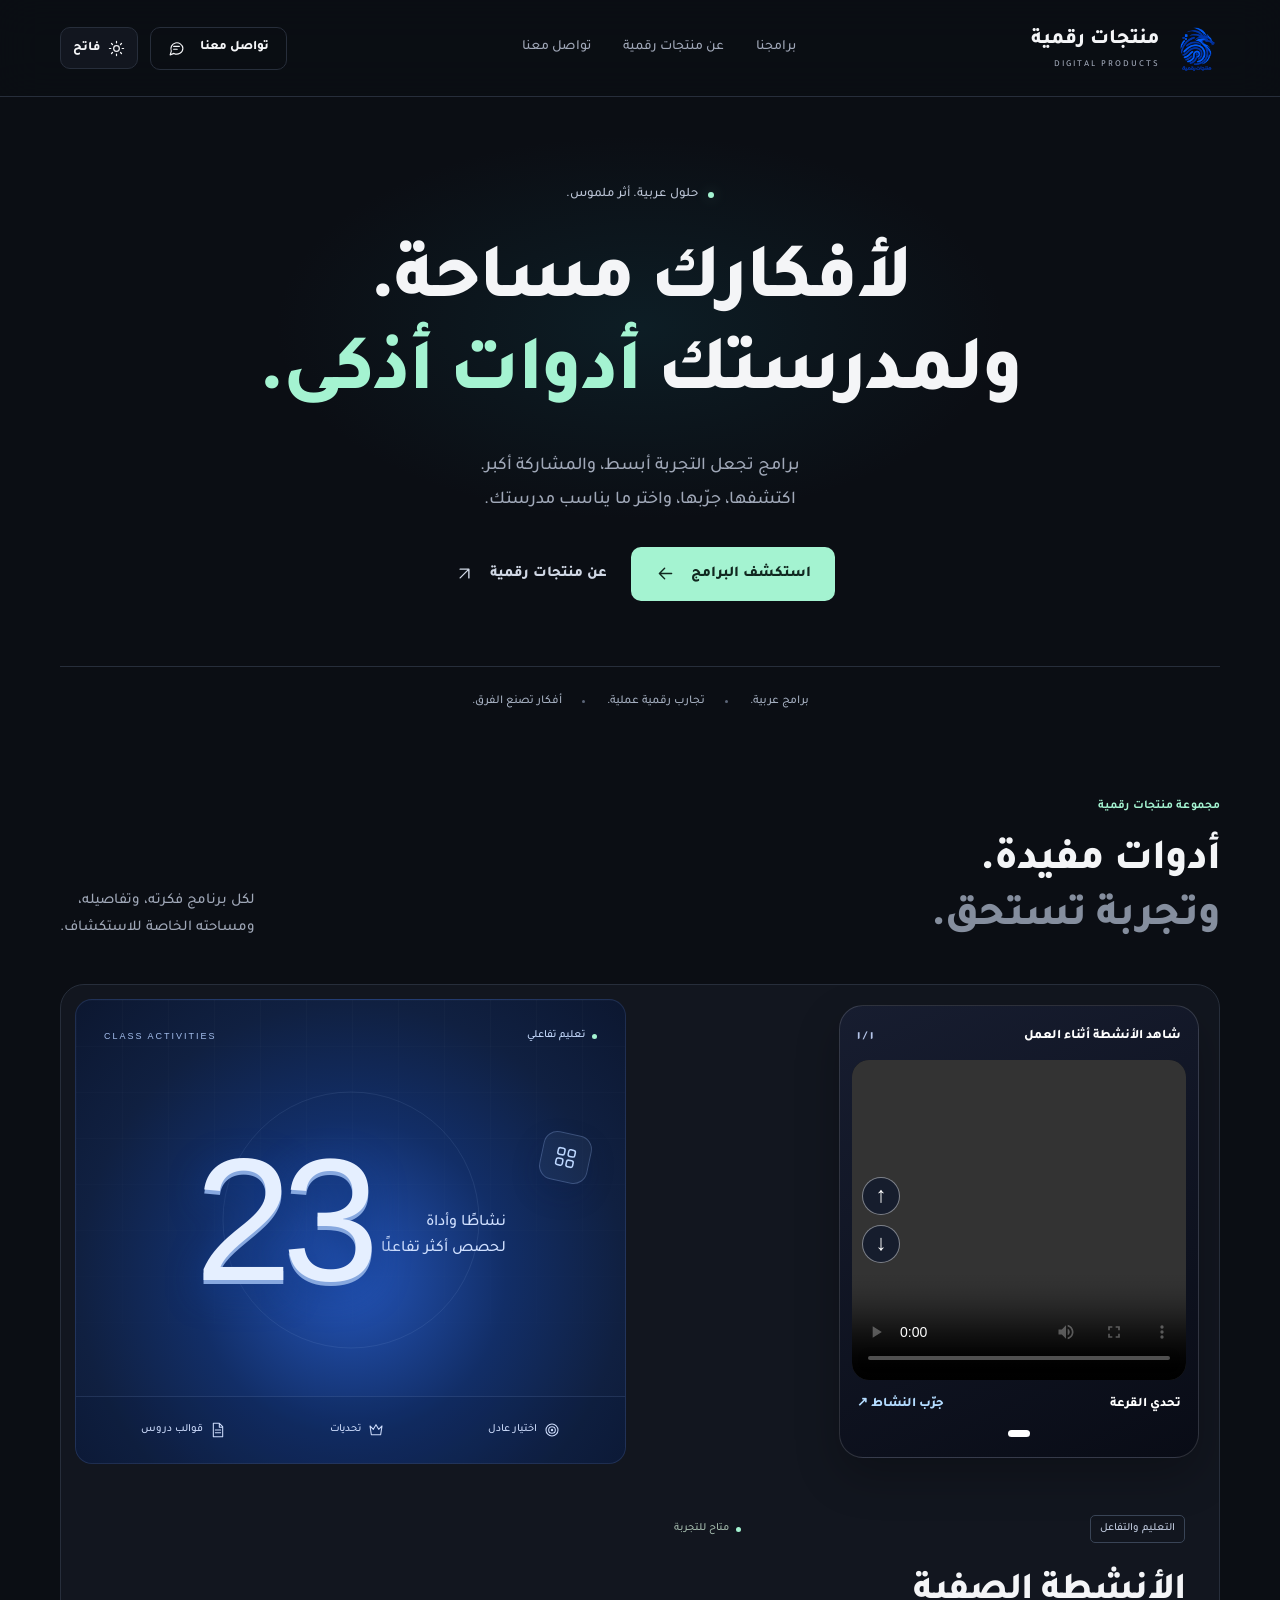
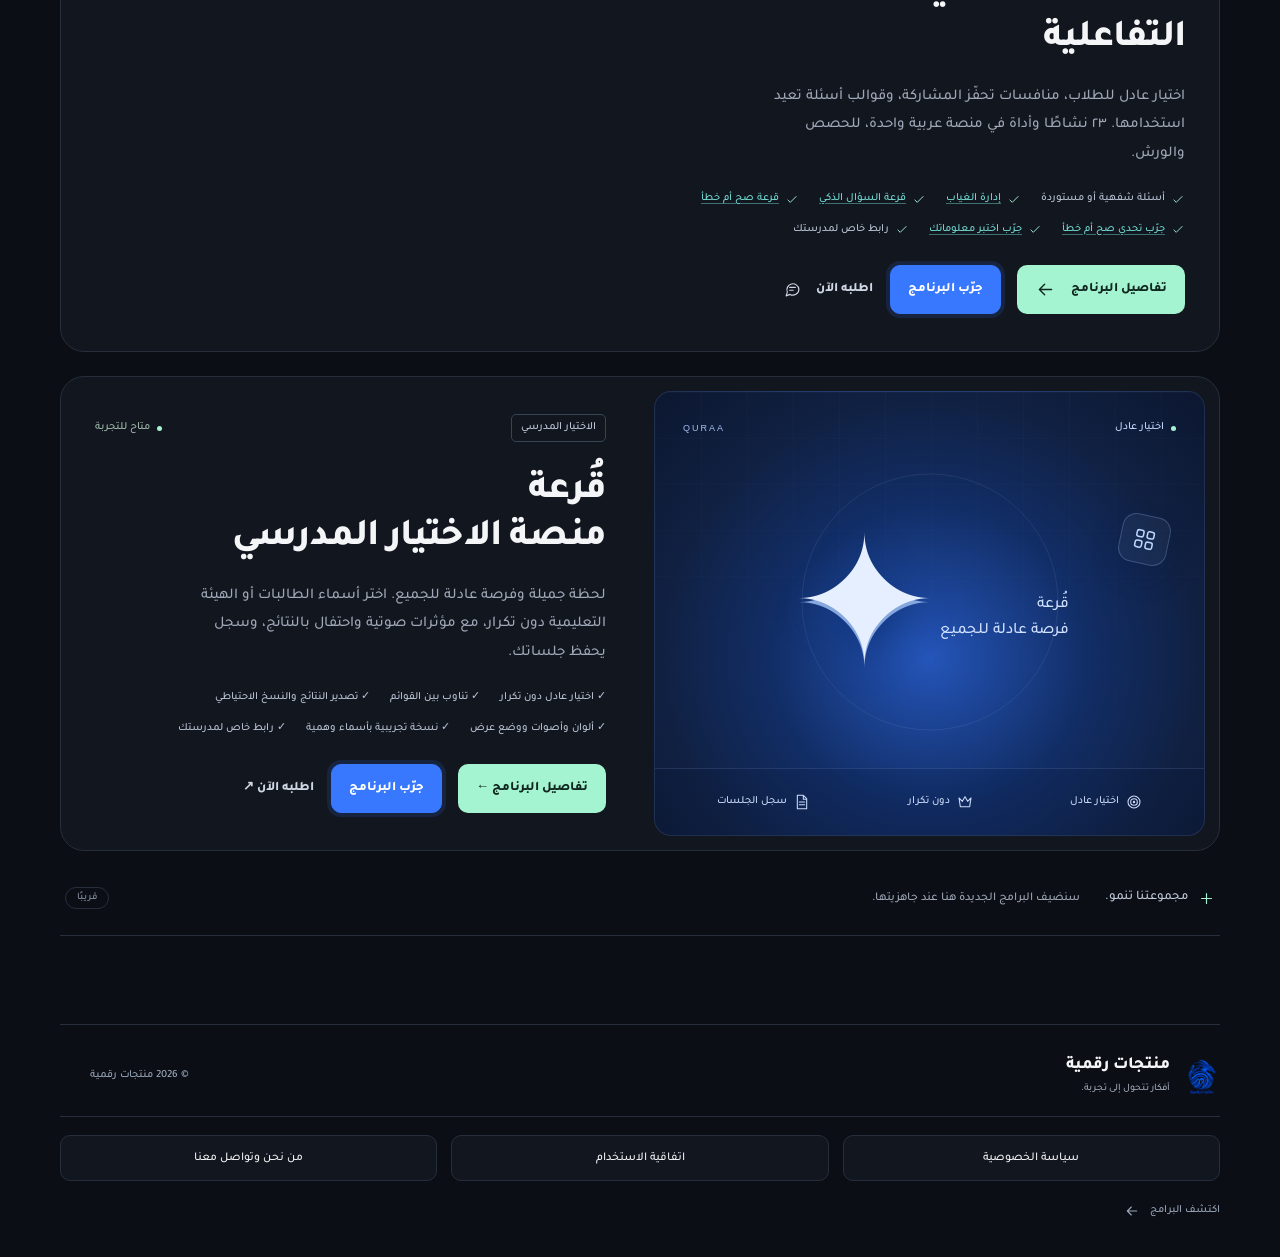
==== commit 43ef1434: "Add Quraa product card, details page and product-specific WhatsApp ordering" ====
--- a/index.html
+++ b/index.html
@@ -1 +1 @@
-<!doctype html><html lang="ar" dir="rtl"><head><meta charset="UTF-8"><meta name="viewport" content="width=device-width,initial-scale=1"><meta name="theme-color" content="#0b0e14"><title>برامج تصنع الفرق | منتجات رقمية</title><meta name="description" content="منتجات رقمية تقدم برامج وأدوات عربية بتجارب سهلة وعملية. استكشف البرامج وتفاصيل كل برنامج."><link rel="icon" href="assets/logo.png"><link rel="preconnect" href="https://fonts.googleapis.com"><link rel="preconnect" href="https://fonts.gstatic.com" crossorigin><link href="https://fonts.googleapis.com/css2?family=Tajawal:wght@400;500;700;800;900&display=swap" rel="stylesheet"><script src="assets/theme.js?v=1"></script><link rel="stylesheet" href="assets/styles.css?v=9"><link rel="stylesheet" href="assets/reels.css?v=1"></head><body><a class="skip" href="#main">انتقل إلى المحتوى</a><header class="header"><div class="wrap nav"><a class="brand" href="index.html"><img src="assets/logo.png" width="48" height="48" alt=""><span>منتجات رقمية<small>DIGITAL PRODUCTS</small></span></a><nav id="main-nav" aria-label="التنقل الرئيسي"><a href="index.html#programs">برامجنا</a><a href="about.html">عن منتجات رقمية</a><a href="about.html#contact">تواصل معنا</a></nav><div class="nav-end"><a class="button small outline" href="about.html#contact">تواصل معنا<svg viewBox="0 0 24 24" fill="none" stroke="currentColor" stroke-width="1.6" stroke-linecap="round" stroke-linejoin="round" aria-hidden="true"><path d="M21 11.5a8.5 8.5 0 0 1-12.6 7.4L3 21l1.7-5.3A8.5 8.5 0 1 1 21 11.5Z"/><path d="M8 9h8m-8 4h5"/></svg></a><button class="menu-toggle" aria-expanded="false" aria-controls="main-nav" aria-label="فتح القائمة"><svg viewBox="0 0 24 24" fill="none" stroke="currentColor" stroke-width="1.6" stroke-linecap="round" stroke-linejoin="round" aria-hidden="true"><path d="M4 7h16M4 12h16M4 17h16"/></svg></button><button class="theme-toggle" type="button" data-theme-toggle aria-label="التبديل إلى المظهر الفاتح" title="التبديل إلى المظهر الفاتح"><svg class="theme-sun" viewBox="0 0 24 24" fill="none" stroke="currentColor" stroke-width="1.7" stroke-linecap="round" aria-hidden="true"><circle cx="12" cy="12" r="4"/><path d="M12 2v2m0 16v2M4.93 4.93l1.42 1.42m11.3 11.3 1.42 1.42M2 12h2m16 0h2M4.93 19.07l1.42-1.42m11.3-11.3 1.42-1.42"/></svg><svg class="theme-moon" viewBox="0 0 24 24" fill="none" stroke="currentColor" stroke-width="1.7" stroke-linecap="round" stroke-linejoin="round" aria-hidden="true"><path d="M20.9 13A9 9 0 0 1 11 3.1 9 9 0 1 0 20.9 13Z"/></svg><span data-theme-label>فاتح</span></button></div></div></header><main id="main"><section class="hero wrap"><div class="hero-label"><span></span> حلول عربية. أثر ملموس.</div><h1>لأفكارك مساحة.<br>ولمدرستك <span>أدوات أذكى.</span></h1><p>برامج تجعل التجربة أبسط، والمشاركة أكبر.<br>اكتشفها، جرّبها، واختر ما يناسب مدرستك.</p><div class="hero-actions"><a class="button primary" href="#programs">استكشف البرامج <svg viewBox="0 0 24 24" fill="none" stroke="currentColor" stroke-width="1.6" stroke-linecap="round" stroke-linejoin="round" aria-hidden="true"><path d="M19 12H5m6-6-6 6 6 6"/></svg></a><a class="button quiet" href="about.html">عن منتجات رقمية <svg viewBox="0 0 24 24" fill="none" stroke="currentColor" stroke-width="1.6" stroke-linecap="round" stroke-linejoin="round" aria-hidden="true"><path d="M7 17 17 7M7 7h10v10"/></svg></a></div><div class="hero-foot"><span>برامج عربية.</span><span>تجارب رقمية عملية.</span><span>أفكار تصنع الفرق.</span></div><div class="hero-glow" aria-hidden="true"></div></section><section class="catalog section wrap" id="programs"><div class="section-head"><div><span class="eyebrow">مجموعة منتجات رقمية</span><h2>أدوات مفيدة.<br><span class="muted">وتجربة تستحق.</span></h2></div><p>لكل برنامج فكرته، وتفاصيله،<br>ومساحته الخاصة للاستكشاف.</p></div><div class="program-grid"><article class="product-card"><section class="reels-widget" aria-label="فيديوهات توضيحية للأنشطة"><div class="reels-heading"><span>شاهد الأنشطة أثناء العمل</span><span class="reels-counter" id="reelsCounter">١ / ١</span></div><div class="reels-stage" id="reelsStage"><div class="reels-empty" id="reelsEmpty"><span class="reels-play-icon">▶</span><strong>تحدي القرعة</strong><small>سيظهر فيديو العرض هنا عند نشره</small></div><video id="reelsVideo" playsinline preload="metadata" controls hidden></video><div class="reels-side"><button type="button" id="reelsPrev" aria-label="الفيديو السابق">↑</button><button type="button" id="reelsNext" aria-label="الفيديو التالي">↓</button></div></div><div class="reels-footer"><span id="reelsTitle">تحدي القرعة</span><a id="reelsActivityLink" href="https://activitiesclass.github.io/class-activities-platform/activities/quraa-challenge.html" target="_blank" rel="noopener noreferrer">جرّب النشاط ↗</a></div><div class="reels-dots" id="reelsDots" aria-label="التنقل بين الفيديوهات"></div></section><a class="art-link" href="programs/class-activities.html" aria-label="استكشف برنامج الأنشطة الصفية التفاعلية"><div class="product-art" aria-label="٢٣ نشاطًا وأداة للتعليم التفاعلي"><div class="art-grid"></div><div class="art-top"><span>CLASS ACTIVITIES</span><span class="live-dot">تعليم تفاعلي</span></div><div class="art-core"><div class="art-icon"><svg viewBox="0 0 24 24" fill="none" stroke="currentColor" stroke-width="1.6" stroke-linecap="round" stroke-linejoin="round" aria-hidden="true"><rect x="3" y="3" width="7" height="7" rx="2"/><rect x="14" y="3" width="7" height="7" rx="2"/><rect x="3" y="14" width="7" height="7" rx="2"/><rect x="14" y="14" width="7" height="7" rx="2"/></svg></div><span class="art-number" aria-hidden="true">23</span><span class="art-caption">نشاطًا وأداة<br>لحصص أكثر تفاعلًا</span></div><div class="art-bottom"><span><svg viewBox="0 0 24 24" fill="none" stroke="currentColor" stroke-width="1.6" stroke-linecap="round" stroke-linejoin="round" aria-hidden="true"><circle cx="12" cy="12" r="9"/><circle cx="12" cy="12" r="5"/><circle cx="12" cy="12" r="1"/></svg> اختيار عادل</span><span><svg viewBox="0 0 24 24" fill="none" stroke="currentColor" stroke-width="1.6" stroke-linecap="round" stroke-linejoin="round" aria-hidden="true"><path d="m3 6 5 5 4-7 4 7 5-5-2 13H5Z"/></svg> تحديات</span><span><svg viewBox="0 0 24 24" fill="none" stroke="currentColor" stroke-width="1.6" stroke-linecap="round" stroke-linejoin="round" aria-hidden="true"><path d="M14 2H5v20h14V7Zm0 0v6h5M8 12h8m-8 4h8"/></svg> قوالب دروس</span></div></div></a><div class="product-copy"><div class="product-meta"><span class="badge">التعليم والتفاعل</span><span class="availability"><i></i> متاح للتجربة</span></div><h3><a href="programs/class-activities.html">الأنشطة الصفية<br>التفاعلية</a></h3><p>اختيار عادل للطلاب، منافسات تحفّز المشاركة، وقوالب أسئلة تعيد استخدامها. ٢٣ نشاطًا وأداة في منصة عربية واحدة، للحصص والورش.</p><div class="product-features"><span><svg viewBox="0 0 24 24" fill="none" stroke="currentColor" stroke-width="1.6" stroke-linecap="round" stroke-linejoin="round" aria-hidden="true"><path d="m5 12 4 4L19 6"/></svg> أسئلة شفهية أو مستوردة</span><a href="programs/class-activities.html#absence"><svg viewBox="0 0 24 24" fill="none" stroke="currentColor" stroke-width="1.6" stroke-linecap="round" stroke-linejoin="round" aria-hidden="true"><path d="m5 12 4 4L19 6"/></svg> إدارة الغياب</a><a href="https://activitiesclass.github.io/class-activities-platform/activities/random-question.html" target="_blank" rel="noopener noreferrer"><svg viewBox="0 0 24 24" fill="none" stroke="currentColor" stroke-width="1.6" stroke-linecap="round" stroke-linejoin="round" aria-hidden="true"><path d="m5 12 4 4L19 6"/></svg> قرعة السؤال الذكي</a><a href="https://activitiesclass.github.io/class-activities-platform/activities/random-true-false.html" target="_blank" rel="noopener noreferrer"><svg viewBox="0 0 24 24" fill="none" stroke="currentColor" stroke-width="1.6" stroke-linecap="round" stroke-linejoin="round" aria-hidden="true"><path d="m5 12 4 4L19 6"/></svg> قرعة صح أم خطأ</a><a href="https://activitiesclass.github.io/class-activities-platform/activities/true-false.html" target="_blank" rel="noopener noreferrer"><svg viewBox="0 0 24 24" fill="none" stroke="currentColor" stroke-width="1.6" stroke-linecap="round" stroke-linejoin="round" aria-hidden="true"><path d="m5 12 4 4L19 6"/></svg> جرّب تحدي صح أم خطأ</a><a href="https://activitiesclass.github.io/class-activities-platform/activities/individual-quiz.html" target="_blank" rel="noopener noreferrer"><svg viewBox="0 0 24 24" fill="none" stroke="currentColor" stroke-width="1.6" stroke-linecap="round" stroke-linejoin="round" aria-hidden="true"><path d="m5 12 4 4L19 6"/></svg> جرّب اختبر معلوماتك</a><span><svg viewBox="0 0 24 24" fill="none" stroke="currentColor" stroke-width="1.6" stroke-linecap="round" stroke-linejoin="round" aria-hidden="true"><path d="m5 12 4 4L19 6"/></svg> رابط خاص لمدرستك</span></div><div class="product-actions"><a class="button primary" href="programs/class-activities.html">تفاصيل البرنامج <svg viewBox="0 0 24 24" fill="none" stroke="currentColor" stroke-width="1.6" stroke-linecap="round" stroke-linejoin="round" aria-hidden="true"><path d="M19 12H5m6-6-6 6 6 6"/></svg></a><a class="button trial-button" href="https://activitiesclass.github.io/class-activities-platform/" target="_blank" rel="noopener noreferrer">جرّب البرنامج</a><a class="button quiet" data-order="برنامج الأنشطة الصفية التفاعلية" href="https://api.whatsapp.com/send?phone=96894054911&amp;text=%D9%85%D8%B1%D8%AD%D8%A8%D9%8B%D8%A7%20%D9%85%D9%86%D8%AA%D8%AC%D8%A7%D8%AA%20%D8%B1%D9%82%D9%85%D9%8A%D8%A9%D8%8C%20%D8%A3%D8%B1%D8%BA%D8%A8%20%D9%81%D9%8A%20%D8%B7%D9%84%D8%A8%20%D8%A8%D8%B1%D9%86%D8%A7%D9%85%D8%AC%20%D8%A7%D9%84%D8%A3%D9%86%D8%B4%D8%B7%D8%A9%20%D8%A7%D9%84%D8%B5%D9%81%D9%8A%D8%A9%20%D8%A7%D9%84%D8%AA%D9%81%D8%A7%D8%B9%D9%84%D9%8A%D8%A9%20%D9%84%D9%85%D8%AF%D8%B1%D8%B3%D8%AA%D9%8A%20%D9%88%D9%85%D8%B9%D8%B1%D9%81%D8%A9%20%D8%A7%D9%84%D8%B3%D8%B9%D8%B1%20%D9%88%D8%AA%D9%81%D8%A7%D8%B5%D9%8A%D9%84%20%D8%A7%D9%84%D8%AA%D8%AC%D9%87%D9%8A%D8%B2." target="_blank" rel="noopener noreferrer">اطلبه الآن<svg viewBox="0 0 24 24" fill="none" stroke="currentColor" stroke-width="1.6" stroke-linecap="round" stroke-linejoin="round" aria-hidden="true"><path d="M21 11.5a8.5 8.5 0 0 1-12.6 7.4L3 21l1.7-5.3A8.5 8.5 0 1 1 21 11.5Z"/><path d="M8 9h8m-8 4h5"/></svg></a></div></div></article></div><div class="next-product"><span><svg viewBox="0 0 24 24" fill="none" stroke="currentColor" stroke-width="1.6" stroke-linecap="round" stroke-linejoin="round" aria-hidden="true"><path d="M12 5v14M5 12h14"/></svg> مجموعتنا تنمو.</span><p>سنضيف البرامج الجديدة هنا عند جاهزيتها.</p><span class="soon">قريبًا</span></div></section></main><footer class="wrap footer footer-with-links"><a class="brand" href="index.html"><img src="assets/logo.png" width="38" height="38" alt=""><span>منتجات رقمية<small>أفكار تتحول إلى تجربة.</small></span></a><p>© <span data-year>2026</span> منتجات رقمية</p><nav class="footer-links" aria-label="روابط قانونية ومعلوماتية"><a href="privacy.html">سياسة الخصوصية</a><a href="terms.html">اتفاقية الاستخدام</a><a href="about.html">من نحن وتواصل معنا</a></nav><a href="index.html#programs">اكتشف البرامج <svg viewBox="0 0 24 24" fill="none" stroke="currentColor" stroke-width="1.6" stroke-linecap="round" stroke-linejoin="round" aria-hidden="true"><path d="M19 12H5m6-6-6 6 6 6"/></svg></a></footer><script src="assets/site-config.js?v=5"></script><script src="assets/app.js?v=5"></script><script src="assets/reels.js?v=1" defer></script></body></html>
+<!doctype html><html lang="ar" dir="rtl"><head><meta charset="UTF-8"><meta name="viewport" content="width=device-width,initial-scale=1"><meta name="theme-color" content="#0b0e14"><title>برامج تصنع الفرق | منتجات رقمية</title><meta name="description" content="منتجات رقمية تقدم برامج وأدوات عربية بتجارب سهلة وعملية. استكشف البرامج وتفاصيل كل برنامج."><link rel="icon" href="assets/logo.png"><link rel="preconnect" href="https://fonts.googleapis.com"><link rel="preconnect" href="https://fonts.gstatic.com" crossorigin><link href="https://fonts.googleapis.com/css2?family=Tajawal:wght@400;500;700;800;900&display=swap" rel="stylesheet"><script src="assets/theme.js?v=1"></script><link rel="stylesheet" href="assets/styles.css?v=9"><link rel="stylesheet" href="assets/reels.css?v=1"></head><body><a class="skip" href="#main">انتقل إلى المحتوى</a><header class="header"><div class="wrap nav"><a class="brand" href="index.html"><img src="assets/logo.png" width="48" height="48" alt=""><span>منتجات رقمية<small>DIGITAL PRODUCTS</small></span></a><nav id="main-nav" aria-label="التنقل الرئيسي"><a href="index.html#programs">برامجنا</a><a href="about.html">عن منتجات رقمية</a><a href="about.html#contact">تواصل معنا</a></nav><div class="nav-end"><a class="button small outline" href="about.html#contact">تواصل معنا<svg viewBox="0 0 24 24" fill="none" stroke="currentColor" stroke-width="1.6" stroke-linecap="round" stroke-linejoin="round" aria-hidden="true"><path d="M21 11.5a8.5 8.5 0 0 1-12.6 7.4L3 21l1.7-5.3A8.5 8.5 0 1 1 21 11.5Z"/><path d="M8 9h8m-8 4h5"/></svg></a><button class="menu-toggle" aria-expanded="false" aria-controls="main-nav" aria-label="فتح القائمة"><svg viewBox="0 0 24 24" fill="none" stroke="currentColor" stroke-width="1.6" stroke-linecap="round" stroke-linejoin="round" aria-hidden="true"><path d="M4 7h16M4 12h16M4 17h16"/></svg></button><button class="theme-toggle" type="button" data-theme-toggle aria-label="التبديل إلى المظهر الفاتح" title="التبديل إلى المظهر الفاتح"><svg class="theme-sun" viewBox="0 0 24 24" fill="none" stroke="currentColor" stroke-width="1.7" stroke-linecap="round" aria-hidden="true"><circle cx="12" cy="12" r="4"/><path d="M12 2v2m0 16v2M4.93 4.93l1.42 1.42m11.3 11.3 1.42 1.42M2 12h2m16 0h2M4.93 19.07l1.42-1.42m11.3-11.3 1.42-1.42"/></svg><svg class="theme-moon" viewBox="0 0 24 24" fill="none" stroke="currentColor" stroke-width="1.7" stroke-linecap="round" stroke-linejoin="round" aria-hidden="true"><path d="M20.9 13A9 9 0 0 1 11 3.1 9 9 0 1 0 20.9 13Z"/></svg><span data-theme-label>فاتح</span></button></div></div></header><main id="main"><section class="hero wrap"><div class="hero-label"><span></span> حلول عربية. أثر ملموس.</div><h1>لأفكارك مساحة.<br>ولمدرستك <span>أدوات أذكى.</span></h1><p>برامج تجعل التجربة أبسط، والمشاركة أكبر.<br>اكتشفها، جرّبها، واختر ما يناسب مدرستك.</p><div class="hero-actions"><a class="button primary" href="#programs">استكشف البرامج <svg viewBox="0 0 24 24" fill="none" stroke="currentColor" stroke-width="1.6" stroke-linecap="round" stroke-linejoin="round" aria-hidden="true"><path d="M19 12H5m6-6-6 6 6 6"/></svg></a><a class="button quiet" href="about.html">عن منتجات رقمية <svg viewBox="0 0 24 24" fill="none" stroke="currentColor" stroke-width="1.6" stroke-linecap="round" stroke-linejoin="round" aria-hidden="true"><path d="M7 17 17 7M7 7h10v10"/></svg></a></div><div class="hero-foot"><span>برامج عربية.</span><span>تجارب رقمية عملية.</span><span>أفكار تصنع الفرق.</span></div><div class="hero-glow" aria-hidden="true"></div></section><section class="catalog section wrap" id="programs"><div class="section-head"><div><span class="eyebrow">مجموعة منتجات رقمية</span><h2>أدوات مفيدة.<br><span class="muted">وتجربة تستحق.</span></h2></div><p>لكل برنامج فكرته، وتفاصيله،<br>ومساحته الخاصة للاستكشاف.</p></div><div class="program-grid"><article class="product-card"><section class="reels-widget" aria-label="فيديوهات توضيحية للأنشطة"><div class="reels-heading"><span>شاهد الأنشطة أثناء العمل</span><span class="reels-counter" id="reelsCounter">١ / ١</span></div><div class="reels-stage" id="reelsStage"><div class="reels-empty" id="reelsEmpty"><span class="reels-play-icon">▶</span><strong>تحدي القرعة</strong><small>سيظهر فيديو العرض هنا عند نشره</small></div><video id="reelsVideo" playsinline preload="metadata" controls hidden></video><div class="reels-side"><button type="button" id="reelsPrev" aria-label="الفيديو السابق">↑</button><button type="button" id="reelsNext" aria-label="الفيديو التالي">↓</button></div></div><div class="reels-footer"><span id="reelsTitle">تحدي القرعة</span><a id="reelsActivityLink" href="https://activitiesclass.github.io/class-activities-platform/activities/quraa-challenge.html" target="_blank" rel="noopener noreferrer">جرّب النشاط ↗</a></div><div class="reels-dots" id="reelsDots" aria-label="التنقل بين الفيديوهات"></div></section><a class="art-link" href="programs/class-activities.html" aria-label="استكشف برنامج الأنشطة الصفية التفاعلية"><div class="product-art" aria-label="٢٣ نشاطًا وأداة للتعليم التفاعلي"><div class="art-grid"></div><div class="art-top"><span>CLASS ACTIVITIES</span><span class="live-dot">تعليم تفاعلي</span></div><div class="art-core"><div class="art-icon"><svg viewBox="0 0 24 24" fill="none" stroke="currentColor" stroke-width="1.6" stroke-linecap="round" stroke-linejoin="round" aria-hidden="true"><rect x="3" y="3" width="7" height="7" rx="2"/><rect x="14" y="3" width="7" height="7" rx="2"/><rect x="3" y="14" width="7" height="7" rx="2"/><rect x="14" y="14" width="7" height="7" rx="2"/></svg></div><span class="art-number" aria-hidden="true">23</span><span class="art-caption">نشاطًا وأداة<br>لحصص أكثر تفاعلًا</span></div><div class="art-bottom"><span><svg viewBox="0 0 24 24" fill="none" stroke="currentColor" stroke-width="1.6" stroke-linecap="round" stroke-linejoin="round" aria-hidden="true"><circle cx="12" cy="12" r="9"/><circle cx="12" cy="12" r="5"/><circle cx="12" cy="12" r="1"/></svg> اختيار عادل</span><span><svg viewBox="0 0 24 24" fill="none" stroke="currentColor" stroke-width="1.6" stroke-linecap="round" stroke-linejoin="round" aria-hidden="true"><path d="m3 6 5 5 4-7 4 7 5-5-2 13H5Z"/></svg> تحديات</span><span><svg viewBox="0 0 24 24" fill="none" stroke="currentColor" stroke-width="1.6" stroke-linecap="round" stroke-linejoin="round" aria-hidden="true"><path d="M14 2H5v20h14V7Zm0 0v6h5M8 12h8m-8 4h8"/></svg> قوالب دروس</span></div></div></a><div class="product-copy"><div class="product-meta"><span class="badge">التعليم والتفاعل</span><span class="availability"><i></i> متاح للتجربة</span></div><h3><a href="programs/class-activities.html">الأنشطة الصفية<br>التفاعلية</a></h3><p>اختيار عادل للطلاب، منافسات تحفّز المشاركة، وقوالب أسئلة تعيد استخدامها. ٢٣ نشاطًا وأداة في منصة عربية واحدة، للحصص والورش.</p><div class="product-features"><span><svg viewBox="0 0 24 24" fill="none" stroke="currentColor" stroke-width="1.6" stroke-linecap="round" stroke-linejoin="round" aria-hidden="true"><path d="m5 12 4 4L19 6"/></svg> أسئلة شفهية أو مستوردة</span><a href="programs/class-activities.html#absence"><svg viewBox="0 0 24 24" fill="none" stroke="currentColor" stroke-width="1.6" stroke-linecap="round" stroke-linejoin="round" aria-hidden="true"><path d="m5 12 4 4L19 6"/></svg> إدارة الغياب</a><a href="https://activitiesclass.github.io/class-activities-platform/activities/random-question.html" target="_blank" rel="noopener noreferrer"><svg viewBox="0 0 24 24" fill="none" stroke="currentColor" stroke-width="1.6" stroke-linecap="round" stroke-linejoin="round" aria-hidden="true"><path d="m5 12 4 4L19 6"/></svg> قرعة السؤال الذكي</a><a href="https://activitiesclass.github.io/class-activities-platform/activities/random-true-false.html" target="_blank" rel="noopener noreferrer"><svg viewBox="0 0 24 24" fill="none" stroke="currentColor" stroke-width="1.6" stroke-linecap="round" stroke-linejoin="round" aria-hidden="true"><path d="m5 12 4 4L19 6"/></svg> قرعة صح أم خطأ</a><a href="https://activitiesclass.github.io/class-activities-platform/activities/true-false.html" target="_blank" rel="noopener noreferrer"><svg viewBox="0 0 24 24" fill="none" stroke="currentColor" stroke-width="1.6" stroke-linecap="round" stroke-linejoin="round" aria-hidden="true"><path d="m5 12 4 4L19 6"/></svg> جرّب تحدي صح أم خطأ</a><a href="https://activitiesclass.github.io/class-activities-platform/activities/individual-quiz.html" target="_blank" rel="noopener noreferrer"><svg viewBox="0 0 24 24" fill="none" stroke="currentColor" stroke-width="1.6" stroke-linecap="round" stroke-linejoin="round" aria-hidden="true"><path d="m5 12 4 4L19 6"/></svg> جرّب اختبر معلوماتك</a><span><svg viewBox="0 0 24 24" fill="none" stroke="currentColor" stroke-width="1.6" stroke-linecap="round" stroke-linejoin="round" aria-hidden="true"><path d="m5 12 4 4L19 6"/></svg> رابط خاص لمدرستك</span></div><div class="product-actions"><a class="button primary" href="programs/class-activities.html">تفاصيل البرنامج <svg viewBox="0 0 24 24" fill="none" stroke="currentColor" stroke-width="1.6" stroke-linecap="round" stroke-linejoin="round" aria-hidden="true"><path d="M19 12H5m6-6-6 6 6 6"/></svg></a><a class="button trial-button" href="https://activitiesclass.github.io/class-activities-platform/" target="_blank" rel="noopener noreferrer">جرّب البرنامج</a><a class="button quiet" data-order="برنامج الأنشطة الصفية التفاعلية" href="https://api.whatsapp.com/send?phone=96894054911&amp;text=%D9%85%D8%B1%D8%AD%D8%A8%D9%8B%D8%A7%20%D9%85%D9%86%D8%AA%D8%AC%D8%A7%D8%AA%20%D8%B1%D9%82%D9%85%D9%8A%D8%A9%D8%8C%20%D8%A3%D8%B1%D8%BA%D8%A8%20%D9%81%D9%8A%20%D8%B7%D9%84%D8%A8%20%D8%A8%D8%B1%D9%86%D8%A7%D9%85%D8%AC%20%D8%A7%D9%84%D8%A3%D9%86%D8%B4%D8%B7%D8%A9%20%D8%A7%D9%84%D8%B5%D9%81%D9%8A%D8%A9%20%D8%A7%D9%84%D8%AA%D9%81%D8%A7%D8%B9%D9%84%D9%8A%D8%A9%20%D9%84%D9%85%D8%AF%D8%B1%D8%B3%D8%AA%D9%8A%20%D9%88%D9%85%D8%B9%D8%B1%D9%81%D8%A9%20%D8%A7%D9%84%D8%B3%D8%B9%D8%B1%20%D9%88%D8%AA%D9%81%D8%A7%D8%B5%D9%8A%D9%84%20%D8%A7%D9%84%D8%AA%D8%AC%D9%87%D9%8A%D8%B2." target="_blank" rel="noopener noreferrer">اطلبه الآن<svg viewBox="0 0 24 24" fill="none" stroke="currentColor" stroke-width="1.6" stroke-linecap="round" stroke-linejoin="round" aria-hidden="true"><path d="M21 11.5a8.5 8.5 0 0 1-12.6 7.4L3 21l1.7-5.3A8.5 8.5 0 1 1 21 11.5Z"/><path d="M8 9h8m-8 4h5"/></svg></a></div></div></article><article class="product-card" id="quraa"><a class="art-link" href="programs/quraa.html" aria-label="استكشف برنامج قُرعة"><div class="product-art" aria-label="قُرعة — منصة الاختيار المدرسي"><div class="art-grid"></div><div class="art-top"><span>QURAA</span><span class="live-dot">اختيار عادل</span></div><div class="art-core"><div class="art-icon"><svg viewBox="0 0 24 24" fill="none" stroke="currentColor" stroke-width="1.6" stroke-linecap="round" stroke-linejoin="round" aria-hidden="true"><rect x="3" y="3" width="7" height="7" rx="2"/><rect x="14" y="3" width="7" height="7" rx="2"/><rect x="3" y="14" width="7" height="7" rx="2"/><rect x="14" y="14" width="7" height="7" rx="2"/></svg></div><span class="art-number" aria-hidden="true">✦</span><span class="art-caption">قُرعة<br>فرصة عادلة للجميع</span></div><div class="art-bottom"><span><svg viewBox="0 0 24 24" fill="none" stroke="currentColor" stroke-width="1.6" stroke-linecap="round" stroke-linejoin="round" aria-hidden="true"><circle cx="12" cy="12" r="9"/><circle cx="12" cy="12" r="5"/><circle cx="12" cy="12" r="1"/></svg> اختيار عادل</span><span><svg viewBox="0 0 24 24" fill="none" stroke="currentColor" stroke-width="1.6" stroke-linecap="round" stroke-linejoin="round" aria-hidden="true"><path d="m3 6 5 5 4-7 4 7 5-5-2 13H5Z"/></svg> دون تكرار</span><span><svg viewBox="0 0 24 24" fill="none" stroke="currentColor" stroke-width="1.6" stroke-linecap="round" stroke-linejoin="round" aria-hidden="true"><path d="M14 2H5v20h14V7Zm0 0v6h5M8 12h8m-8 4h8"/></svg> سجل الجلسات</span></div></div></a><div class="product-copy"><div class="product-meta"><span class="badge">الاختيار المدرسي</span><span class="availability"><i></i> متاح للتجربة</span></div><h3><a href="programs/quraa.html">قُرعة<br>منصة الاختيار المدرسي</a></h3><p>لحظة جميلة وفرصة عادلة للجميع. اختر أسماء الطالبات أو الهيئة التعليمية دون تكرار، مع مؤثرات صوتية واحتفال بالنتائج، وسجل يحفظ جلساتك.</p><div class="product-features"><span>✓ اختيار عادل دون تكرار</span><span>✓ تناوب بين القوائم</span><span>✓ تصدير النتائج والنسخ الاحتياطي</span><span>✓ ألوان وأصوات ووضع عرض</span><span>✓ نسخة تجريبية بأسماء وهمية</span><span>✓ رابط خاص لمدرستك</span></div><div class="product-actions"><a class="button primary" href="programs/quraa.html">تفاصيل البرنامج ←</a><a class="button trial-button" href="https://activitiesclass.github.io/quraa/" target="_blank" rel="noopener noreferrer">جرّب البرنامج</a><a class="button quiet" data-order="برنامج قُرعة" href="https://api.whatsapp.com/send?phone=96894054911&amp;text=%D9%85%D8%B1%D8%AD%D8%A8%D9%8B%D8%A7%20%D9%85%D9%86%D8%AA%D8%AC%D8%A7%D8%AA%20%D8%B1%D9%82%D9%85%D9%8A%D8%A9%D8%8C%20%D8%A3%D8%B1%D8%BA%D8%A8%20%D9%81%D9%8A%20%D8%B7%D9%84%D8%A8%20%D8%A8%D8%B1%D9%86%D8%A7%D9%85%D8%AC%20%D9%82%D9%8F%D8%B1%D8%B9%D8%A9%20%D9%84%D9%85%D8%AF%D8%B1%D8%B3%D8%AA%D9%8A%20%D9%88%D9%85%D8%B9%D8%B1%D9%81%D8%A9%20%D8%A7%D9%84%D8%B3%D8%B9%D8%B1%20%D9%88%D8%AA%D9%81%D8%A7%D8%B5%D9%8A%D9%84%20%D8%A7%D9%84%D8%AA%D8%AC%D9%87%D9%8A%D8%B2." target="_blank" rel="noopener noreferrer">اطلبه الآن ↗</a></div></div></article></div><div class="next-product"><span><svg viewBox="0 0 24 24" fill="none" stroke="currentColor" stroke-width="1.6" stroke-linecap="round" stroke-linejoin="round" aria-hidden="true"><path d="M12 5v14M5 12h14"/></svg> مجموعتنا تنمو.</span><p>سنضيف البرامج الجديدة هنا عند جاهزيتها.</p><span class="soon">قريبًا</span></div></section></main><footer class="wrap footer footer-with-links"><a class="brand" href="index.html"><img src="assets/logo.png" width="38" height="38" alt=""><span>منتجات رقمية<small>أفكار تتحول إلى تجربة.</small></span></a><p>© <span data-year>2026</span> منتجات رقمية</p><nav class="footer-links" aria-label="روابط قانونية ومعلوماتية"><a href="privacy.html">سياسة الخصوصية</a><a href="terms.html">اتفاقية الاستخدام</a><a href="about.html">من نحن وتواصل معنا</a></nav><a href="index.html#programs">اكتشف البرامج <svg viewBox="0 0 24 24" fill="none" stroke="currentColor" stroke-width="1.6" stroke-linecap="round" stroke-linejoin="round" aria-hidden="true"><path d="M19 12H5m6-6-6 6 6 6"/></svg></a></footer><script src="assets/site-config.js?v=6"></script><script src="assets/app.js?v=6"></script><script src="assets/reels.js?v=1" defer></script></body></html>
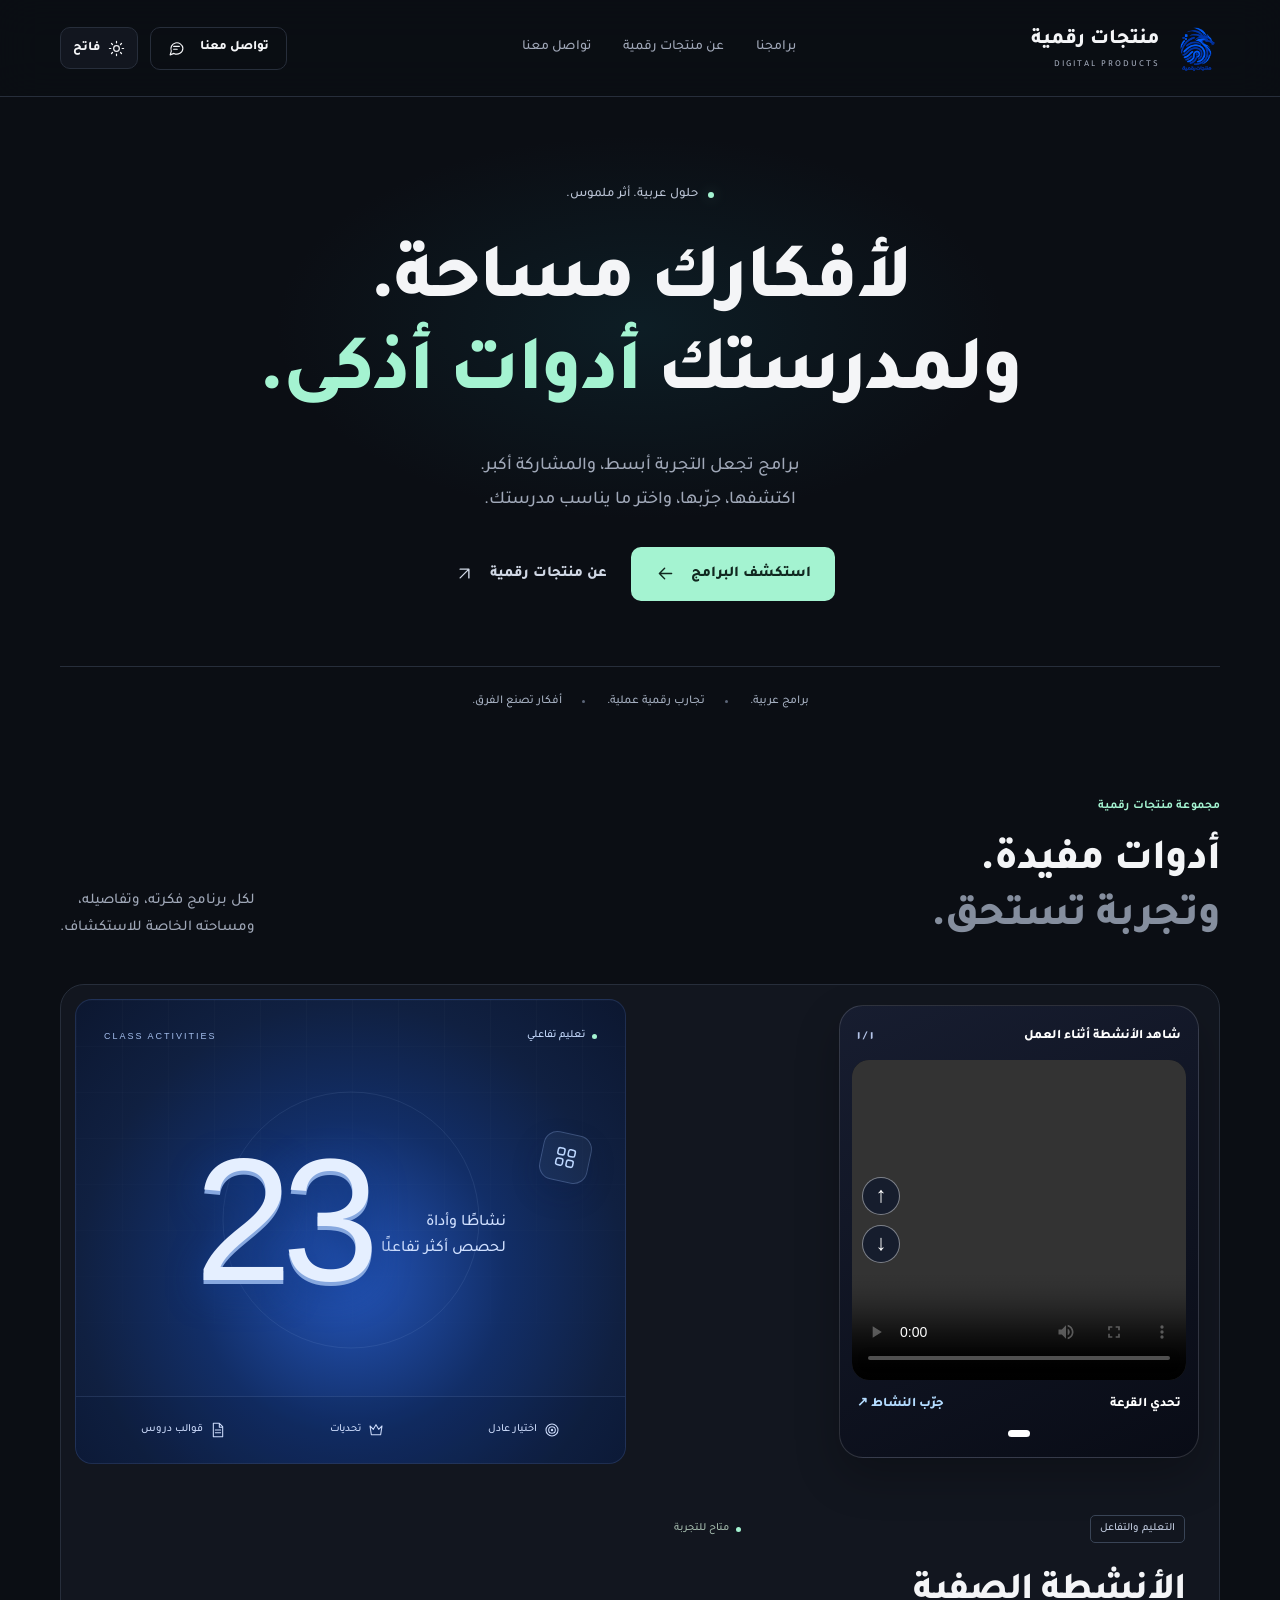
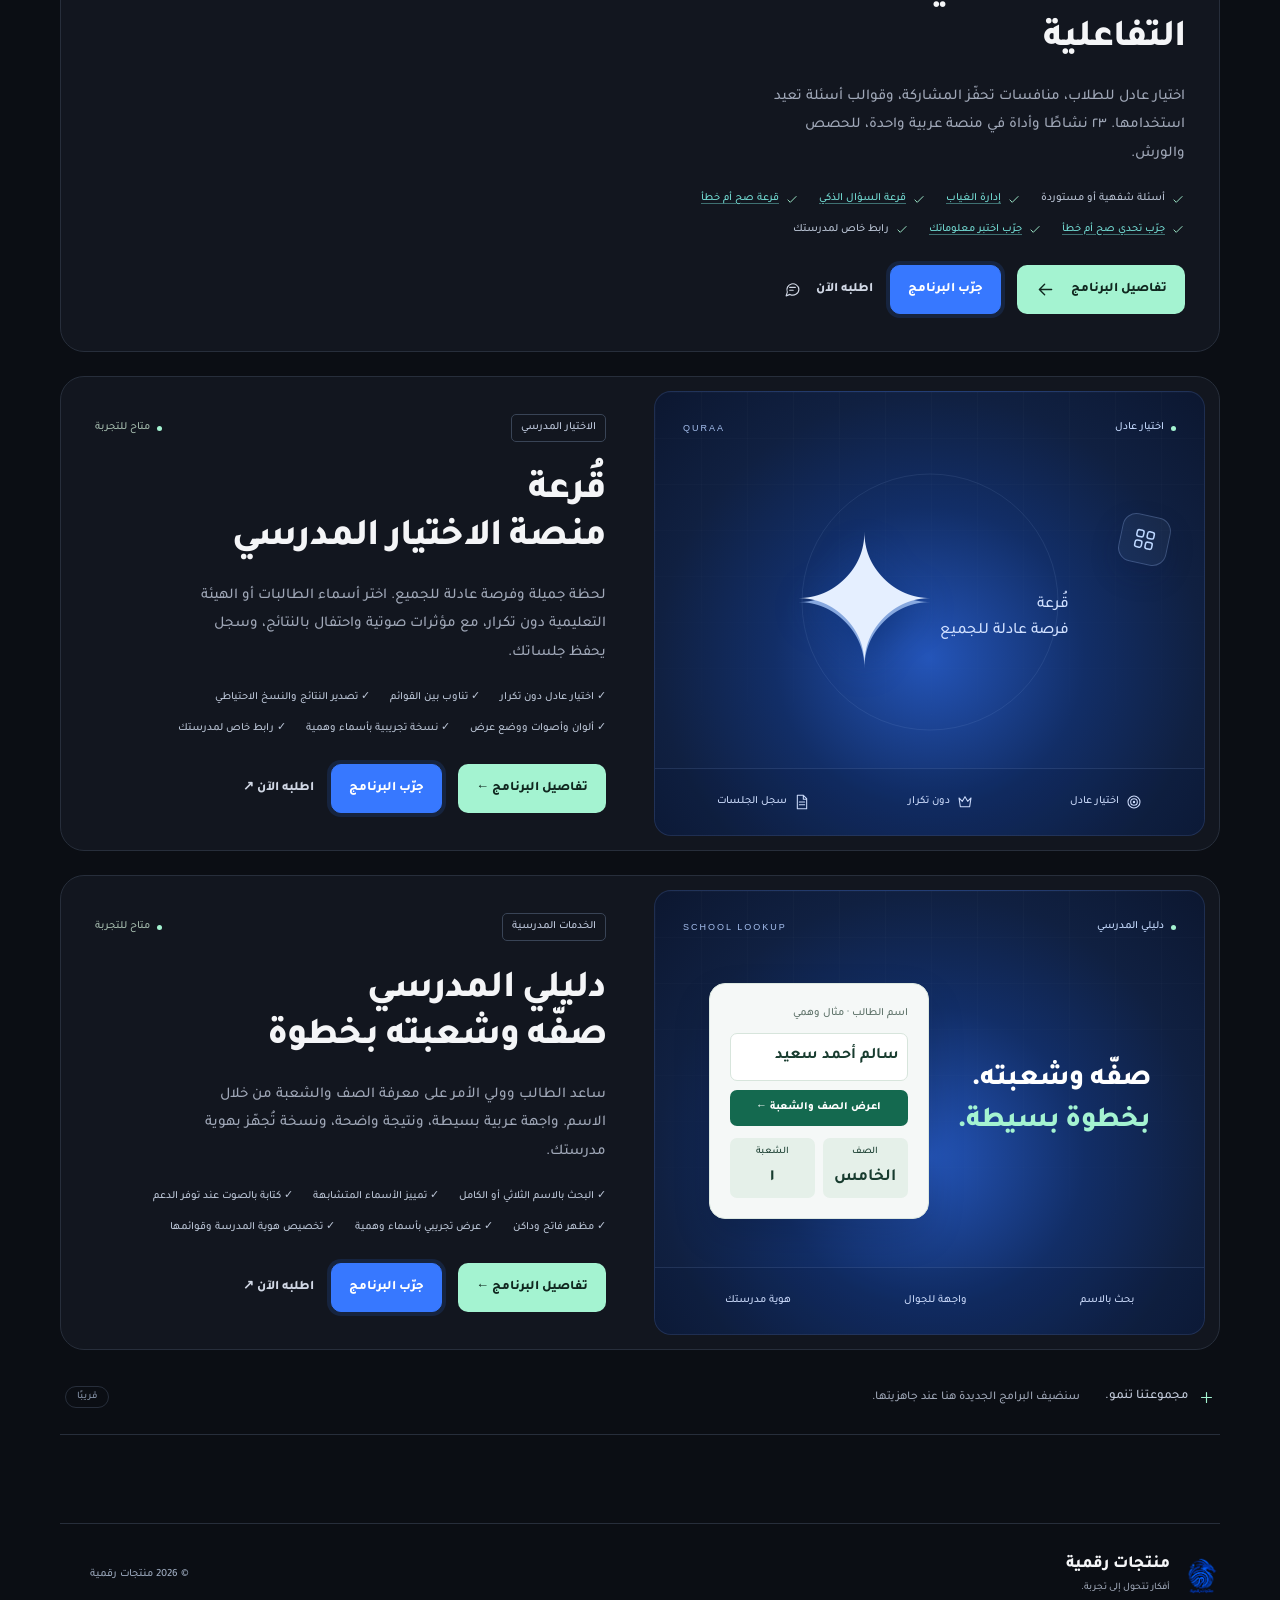
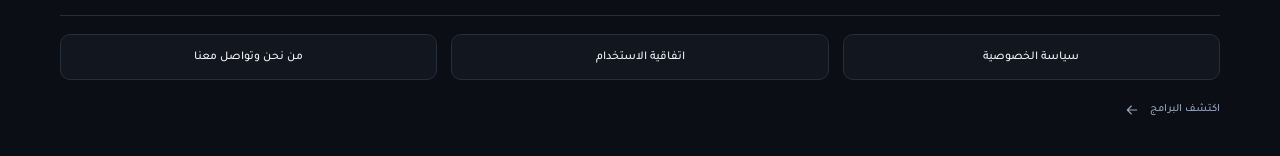
==== commit edb49109: "Add School Lookup product card and dedicated details page" ====
--- a/index.html
+++ b/index.html
@@ -1 +1,2 @@
-<!doctype html><html lang="ar" dir="rtl"><head><meta charset="UTF-8"><meta name="viewport" content="width=device-width,initial-scale=1"><meta name="theme-color" content="#0b0e14"><title>برامج تصنع الفرق | منتجات رقمية</title><meta name="description" content="منتجات رقمية تقدم برامج وأدوات عربية بتجارب سهلة وعملية. استكشف البرامج وتفاصيل كل برنامج."><link rel="icon" href="assets/logo.png"><link rel="preconnect" href="https://fonts.googleapis.com"><link rel="preconnect" href="https://fonts.gstatic.com" crossorigin><link href="https://fonts.googleapis.com/css2?family=Tajawal:wght@400;500;700;800;900&display=swap" rel="stylesheet"><script src="assets/theme.js?v=1"></script><link rel="stylesheet" href="assets/styles.css?v=9"><link rel="stylesheet" href="assets/reels.css?v=1"></head><body><a class="skip" href="#main">انتقل إلى المحتوى</a><header class="header"><div class="wrap nav"><a class="brand" href="index.html"><img src="assets/logo.png" width="48" height="48" alt=""><span>منتجات رقمية<small>DIGITAL PRODUCTS</small></span></a><nav id="main-nav" aria-label="التنقل الرئيسي"><a href="index.html#programs">برامجنا</a><a href="about.html">عن منتجات رقمية</a><a href="about.html#contact">تواصل معنا</a></nav><div class="nav-end"><a class="button small outline" href="about.html#contact">تواصل معنا<svg viewBox="0 0 24 24" fill="none" stroke="currentColor" stroke-width="1.6" stroke-linecap="round" stroke-linejoin="round" aria-hidden="true"><path d="M21 11.5a8.5 8.5 0 0 1-12.6 7.4L3 21l1.7-5.3A8.5 8.5 0 1 1 21 11.5Z"/><path d="M8 9h8m-8 4h5"/></svg></a><button class="menu-toggle" aria-expanded="false" aria-controls="main-nav" aria-label="فتح القائمة"><svg viewBox="0 0 24 24" fill="none" stroke="currentColor" stroke-width="1.6" stroke-linecap="round" stroke-linejoin="round" aria-hidden="true"><path d="M4 7h16M4 12h16M4 17h16"/></svg></button><button class="theme-toggle" type="button" data-theme-toggle aria-label="التبديل إلى المظهر الفاتح" title="التبديل إلى المظهر الفاتح"><svg class="theme-sun" viewBox="0 0 24 24" fill="none" stroke="currentColor" stroke-width="1.7" stroke-linecap="round" aria-hidden="true"><circle cx="12" cy="12" r="4"/><path d="M12 2v2m0 16v2M4.93 4.93l1.42 1.42m11.3 11.3 1.42 1.42M2 12h2m16 0h2M4.93 19.07l1.42-1.42m11.3-11.3 1.42-1.42"/></svg><svg class="theme-moon" viewBox="0 0 24 24" fill="none" stroke="currentColor" stroke-width="1.7" stroke-linecap="round" stroke-linejoin="round" aria-hidden="true"><path d="M20.9 13A9 9 0 0 1 11 3.1 9 9 0 1 0 20.9 13Z"/></svg><span data-theme-label>فاتح</span></button></div></div></header><main id="main"><section class="hero wrap"><div class="hero-label"><span></span> حلول عربية. أثر ملموس.</div><h1>لأفكارك مساحة.<br>ولمدرستك <span>أدوات أذكى.</span></h1><p>برامج تجعل التجربة أبسط، والمشاركة أكبر.<br>اكتشفها، جرّبها، واختر ما يناسب مدرستك.</p><div class="hero-actions"><a class="button primary" href="#programs">استكشف البرامج <svg viewBox="0 0 24 24" fill="none" stroke="currentColor" stroke-width="1.6" stroke-linecap="round" stroke-linejoin="round" aria-hidden="true"><path d="M19 12H5m6-6-6 6 6 6"/></svg></a><a class="button quiet" href="about.html">عن منتجات رقمية <svg viewBox="0 0 24 24" fill="none" stroke="currentColor" stroke-width="1.6" stroke-linecap="round" stroke-linejoin="round" aria-hidden="true"><path d="M7 17 17 7M7 7h10v10"/></svg></a></div><div class="hero-foot"><span>برامج عربية.</span><span>تجارب رقمية عملية.</span><span>أفكار تصنع الفرق.</span></div><div class="hero-glow" aria-hidden="true"></div></section><section class="catalog section wrap" id="programs"><div class="section-head"><div><span class="eyebrow">مجموعة منتجات رقمية</span><h2>أدوات مفيدة.<br><span class="muted">وتجربة تستحق.</span></h2></div><p>لكل برنامج فكرته، وتفاصيله،<br>ومساحته الخاصة للاستكشاف.</p></div><div class="program-grid"><article class="product-card"><section class="reels-widget" aria-label="فيديوهات توضيحية للأنشطة"><div class="reels-heading"><span>شاهد الأنشطة أثناء العمل</span><span class="reels-counter" id="reelsCounter">١ / ١</span></div><div class="reels-stage" id="reelsStage"><div class="reels-empty" id="reelsEmpty"><span class="reels-play-icon">▶</span><strong>تحدي القرعة</strong><small>سيظهر فيديو العرض هنا عند نشره</small></div><video id="reelsVideo" playsinline preload="metadata" controls hidden></video><div class="reels-side"><button type="button" id="reelsPrev" aria-label="الفيديو السابق">↑</button><button type="button" id="reelsNext" aria-label="الفيديو التالي">↓</button></div></div><div class="reels-footer"><span id="reelsTitle">تحدي القرعة</span><a id="reelsActivityLink" href="https://activitiesclass.github.io/class-activities-platform/activities/quraa-challenge.html" target="_blank" rel="noopener noreferrer">جرّب النشاط ↗</a></div><div class="reels-dots" id="reelsDots" aria-label="التنقل بين الفيديوهات"></div></section><a class="art-link" href="programs/class-activities.html" aria-label="استكشف برنامج الأنشطة الصفية التفاعلية"><div class="product-art" aria-label="٢٣ نشاطًا وأداة للتعليم التفاعلي"><div class="art-grid"></div><div class="art-top"><span>CLASS ACTIVITIES</span><span class="live-dot">تعليم تفاعلي</span></div><div class="art-core"><div class="art-icon"><svg viewBox="0 0 24 24" fill="none" stroke="currentColor" stroke-width="1.6" stroke-linecap="round" stroke-linejoin="round" aria-hidden="true"><rect x="3" y="3" width="7" height="7" rx="2"/><rect x="14" y="3" width="7" height="7" rx="2"/><rect x="3" y="14" width="7" height="7" rx="2"/><rect x="14" y="14" width="7" height="7" rx="2"/></svg></div><span class="art-number" aria-hidden="true">23</span><span class="art-caption">نشاطًا وأداة<br>لحصص أكثر تفاعلًا</span></div><div class="art-bottom"><span><svg viewBox="0 0 24 24" fill="none" stroke="currentColor" stroke-width="1.6" stroke-linecap="round" stroke-linejoin="round" aria-hidden="true"><circle cx="12" cy="12" r="9"/><circle cx="12" cy="12" r="5"/><circle cx="12" cy="12" r="1"/></svg> اختيار عادل</span><span><svg viewBox="0 0 24 24" fill="none" stroke="currentColor" stroke-width="1.6" stroke-linecap="round" stroke-linejoin="round" aria-hidden="true"><path d="m3 6 5 5 4-7 4 7 5-5-2 13H5Z"/></svg> تحديات</span><span><svg viewBox="0 0 24 24" fill="none" stroke="currentColor" stroke-width="1.6" stroke-linecap="round" stroke-linejoin="round" aria-hidden="true"><path d="M14 2H5v20h14V7Zm0 0v6h5M8 12h8m-8 4h8"/></svg> قوالب دروس</span></div></div></a><div class="product-copy"><div class="product-meta"><span class="badge">التعليم والتفاعل</span><span class="availability"><i></i> متاح للتجربة</span></div><h3><a href="programs/class-activities.html">الأنشطة الصفية<br>التفاعلية</a></h3><p>اختيار عادل للطلاب، منافسات تحفّز المشاركة، وقوالب أسئلة تعيد استخدامها. ٢٣ نشاطًا وأداة في منصة عربية واحدة، للحصص والورش.</p><div class="product-features"><span><svg viewBox="0 0 24 24" fill="none" stroke="currentColor" stroke-width="1.6" stroke-linecap="round" stroke-linejoin="round" aria-hidden="true"><path d="m5 12 4 4L19 6"/></svg> أسئلة شفهية أو مستوردة</span><a href="programs/class-activities.html#absence"><svg viewBox="0 0 24 24" fill="none" stroke="currentColor" stroke-width="1.6" stroke-linecap="round" stroke-linejoin="round" aria-hidden="true"><path d="m5 12 4 4L19 6"/></svg> إدارة الغياب</a><a href="https://activitiesclass.github.io/class-activities-platform/activities/random-question.html" target="_blank" rel="noopener noreferrer"><svg viewBox="0 0 24 24" fill="none" stroke="currentColor" stroke-width="1.6" stroke-linecap="round" stroke-linejoin="round" aria-hidden="true"><path d="m5 12 4 4L19 6"/></svg> قرعة السؤال الذكي</a><a href="https://activitiesclass.github.io/class-activities-platform/activities/random-true-false.html" target="_blank" rel="noopener noreferrer"><svg viewBox="0 0 24 24" fill="none" stroke="currentColor" stroke-width="1.6" stroke-linecap="round" stroke-linejoin="round" aria-hidden="true"><path d="m5 12 4 4L19 6"/></svg> قرعة صح أم خطأ</a><a href="https://activitiesclass.github.io/class-activities-platform/activities/true-false.html" target="_blank" rel="noopener noreferrer"><svg viewBox="0 0 24 24" fill="none" stroke="currentColor" stroke-width="1.6" stroke-linecap="round" stroke-linejoin="round" aria-hidden="true"><path d="m5 12 4 4L19 6"/></svg> جرّب تحدي صح أم خطأ</a><a href="https://activitiesclass.github.io/class-activities-platform/activities/individual-quiz.html" target="_blank" rel="noopener noreferrer"><svg viewBox="0 0 24 24" fill="none" stroke="currentColor" stroke-width="1.6" stroke-linecap="round" stroke-linejoin="round" aria-hidden="true"><path d="m5 12 4 4L19 6"/></svg> جرّب اختبر معلوماتك</a><span><svg viewBox="0 0 24 24" fill="none" stroke="currentColor" stroke-width="1.6" stroke-linecap="round" stroke-linejoin="round" aria-hidden="true"><path d="m5 12 4 4L19 6"/></svg> رابط خاص لمدرستك</span></div><div class="product-actions"><a class="button primary" href="programs/class-activities.html">تفاصيل البرنامج <svg viewBox="0 0 24 24" fill="none" stroke="currentColor" stroke-width="1.6" stroke-linecap="round" stroke-linejoin="round" aria-hidden="true"><path d="M19 12H5m6-6-6 6 6 6"/></svg></a><a class="button trial-button" href="https://activitiesclass.github.io/class-activities-platform/" target="_blank" rel="noopener noreferrer">جرّب البرنامج</a><a class="button quiet" data-order="برنامج الأنشطة الصفية التفاعلية" href="https://api.whatsapp.com/send?phone=96894054911&amp;text=%D9%85%D8%B1%D8%AD%D8%A8%D9%8B%D8%A7%20%D9%85%D9%86%D8%AA%D8%AC%D8%A7%D8%AA%20%D8%B1%D9%82%D9%85%D9%8A%D8%A9%D8%8C%20%D8%A3%D8%B1%D8%BA%D8%A8%20%D9%81%D9%8A%20%D8%B7%D9%84%D8%A8%20%D8%A8%D8%B1%D9%86%D8%A7%D9%85%D8%AC%20%D8%A7%D9%84%D8%A3%D9%86%D8%B4%D8%B7%D8%A9%20%D8%A7%D9%84%D8%B5%D9%81%D9%8A%D8%A9%20%D8%A7%D9%84%D8%AA%D9%81%D8%A7%D8%B9%D9%84%D9%8A%D8%A9%20%D9%84%D9%85%D8%AF%D8%B1%D8%B3%D8%AA%D9%8A%20%D9%88%D9%85%D8%B9%D8%B1%D9%81%D8%A9%20%D8%A7%D9%84%D8%B3%D8%B9%D8%B1%20%D9%88%D8%AA%D9%81%D8%A7%D8%B5%D9%8A%D9%84%20%D8%A7%D9%84%D8%AA%D8%AC%D9%87%D9%8A%D8%B2." target="_blank" rel="noopener noreferrer">اطلبه الآن<svg viewBox="0 0 24 24" fill="none" stroke="currentColor" stroke-width="1.6" stroke-linecap="round" stroke-linejoin="round" aria-hidden="true"><path d="M21 11.5a8.5 8.5 0 0 1-12.6 7.4L3 21l1.7-5.3A8.5 8.5 0 1 1 21 11.5Z"/><path d="M8 9h8m-8 4h5"/></svg></a></div></div></article><article class="product-card" id="quraa"><a class="art-link" href="programs/quraa.html" aria-label="استكشف برنامج قُرعة"><div class="product-art" aria-label="قُرعة — منصة الاختيار المدرسي"><div class="art-grid"></div><div class="art-top"><span>QURAA</span><span class="live-dot">اختيار عادل</span></div><div class="art-core"><div class="art-icon"><svg viewBox="0 0 24 24" fill="none" stroke="currentColor" stroke-width="1.6" stroke-linecap="round" stroke-linejoin="round" aria-hidden="true"><rect x="3" y="3" width="7" height="7" rx="2"/><rect x="14" y="3" width="7" height="7" rx="2"/><rect x="3" y="14" width="7" height="7" rx="2"/><rect x="14" y="14" width="7" height="7" rx="2"/></svg></div><span class="art-number" aria-hidden="true">✦</span><span class="art-caption">قُرعة<br>فرصة عادلة للجميع</span></div><div class="art-bottom"><span><svg viewBox="0 0 24 24" fill="none" stroke="currentColor" stroke-width="1.6" stroke-linecap="round" stroke-linejoin="round" aria-hidden="true"><circle cx="12" cy="12" r="9"/><circle cx="12" cy="12" r="5"/><circle cx="12" cy="12" r="1"/></svg> اختيار عادل</span><span><svg viewBox="0 0 24 24" fill="none" stroke="currentColor" stroke-width="1.6" stroke-linecap="round" stroke-linejoin="round" aria-hidden="true"><path d="m3 6 5 5 4-7 4 7 5-5-2 13H5Z"/></svg> دون تكرار</span><span><svg viewBox="0 0 24 24" fill="none" stroke="currentColor" stroke-width="1.6" stroke-linecap="round" stroke-linejoin="round" aria-hidden="true"><path d="M14 2H5v20h14V7Zm0 0v6h5M8 12h8m-8 4h8"/></svg> سجل الجلسات</span></div></div></a><div class="product-copy"><div class="product-meta"><span class="badge">الاختيار المدرسي</span><span class="availability"><i></i> متاح للتجربة</span></div><h3><a href="programs/quraa.html">قُرعة<br>منصة الاختيار المدرسي</a></h3><p>لحظة جميلة وفرصة عادلة للجميع. اختر أسماء الطالبات أو الهيئة التعليمية دون تكرار، مع مؤثرات صوتية واحتفال بالنتائج، وسجل يحفظ جلساتك.</p><div class="product-features"><span>✓ اختيار عادل دون تكرار</span><span>✓ تناوب بين القوائم</span><span>✓ تصدير النتائج والنسخ الاحتياطي</span><span>✓ ألوان وأصوات ووضع عرض</span><span>✓ نسخة تجريبية بأسماء وهمية</span><span>✓ رابط خاص لمدرستك</span></div><div class="product-actions"><a class="button primary" href="programs/quraa.html">تفاصيل البرنامج ←</a><a class="button trial-button" href="https://activitiesclass.github.io/quraa/" target="_blank" rel="noopener noreferrer">جرّب البرنامج</a><a class="button quiet" data-order="برنامج قُرعة" href="https://api.whatsapp.com/send?phone=96894054911&amp;text=%D9%85%D8%B1%D8%AD%D8%A8%D9%8B%D8%A7%20%D9%85%D9%86%D8%AA%D8%AC%D8%A7%D8%AA%20%D8%B1%D9%82%D9%85%D9%8A%D8%A9%D8%8C%20%D8%A3%D8%B1%D8%BA%D8%A8%20%D9%81%D9%8A%20%D8%B7%D9%84%D8%A8%20%D8%A8%D8%B1%D9%86%D8%A7%D9%85%D8%AC%20%D9%82%D9%8F%D8%B1%D8%B9%D8%A9%20%D9%84%D9%85%D8%AF%D8%B1%D8%B3%D8%AA%D9%8A%20%D9%88%D9%85%D8%B9%D8%B1%D9%81%D8%A9%20%D8%A7%D9%84%D8%B3%D8%B9%D8%B1%20%D9%88%D8%AA%D9%81%D8%A7%D8%B5%D9%8A%D9%84%20%D8%A7%D9%84%D8%AA%D8%AC%D9%87%D9%8A%D8%B2." target="_blank" rel="noopener noreferrer">اطلبه الآن ↗</a></div></div></article></div><div class="next-product"><span><svg viewBox="0 0 24 24" fill="none" stroke="currentColor" stroke-width="1.6" stroke-linecap="round" stroke-linejoin="round" aria-hidden="true"><path d="M12 5v14M5 12h14"/></svg> مجموعتنا تنمو.</span><p>سنضيف البرامج الجديدة هنا عند جاهزيتها.</p><span class="soon">قريبًا</span></div></section></main><footer class="wrap footer footer-with-links"><a class="brand" href="index.html"><img src="assets/logo.png" width="38" height="38" alt=""><span>منتجات رقمية<small>أفكار تتحول إلى تجربة.</small></span></a><p>© <span data-year>2026</span> منتجات رقمية</p><nav class="footer-links" aria-label="روابط قانونية ومعلوماتية"><a href="privacy.html">سياسة الخصوصية</a><a href="terms.html">اتفاقية الاستخدام</a><a href="about.html">من نحن وتواصل معنا</a></nav><a href="index.html#programs">اكتشف البرامج <svg viewBox="0 0 24 24" fill="none" stroke="currentColor" stroke-width="1.6" stroke-linecap="round" stroke-linejoin="round" aria-hidden="true"><path d="M19 12H5m6-6-6 6 6 6"/></svg></a></footer><script src="assets/site-config.js?v=6"></script><script src="assets/app.js?v=6"></script><script src="assets/reels.js?v=1" defer></script></body></html>
+<!doctype html><html lang="ar" dir="rtl"><head><meta charset="UTF-8"><meta name="viewport" content="width=device-width,initial-scale=1"><meta name="theme-color" content="#0b0e14"><title>برامج تصنع الفرق | منتجات رقمية</title><meta name="description" content="منتجات رقمية تقدم برامج وأدوات عربية بتجارب سهلة وعملية. استكشف البرامج وتفاصيل كل برنامج."><link rel="icon" href="assets/logo.png"><link rel="preconnect" href="https://fonts.googleapis.com"><link rel="preconnect" href="https://fonts.gstatic.com" crossorigin><link href="https://fonts.googleapis.com/css2?family=Tajawal:wght@400;500;700;800;900&display=swap" rel="stylesheet"><script src="assets/theme.js?v=1"></script><link rel="stylesheet" href="assets/styles.css?v=9"><link rel="stylesheet" href="assets/reels.css?v=1"><link rel="stylesheet" href="assets/school-lookup.css?v=1"></head><body><a class="skip" href="#main">انتقل إلى المحتوى</a><header class="header"><div class="wrap nav"><a class="brand" href="index.html"><img src="assets/logo.png" width="48" height="48" alt=""><span>منتجات رقمية<small>DIGITAL PRODUCTS</small></span></a><nav id="main-nav" aria-label="التنقل الرئيسي"><a href="index.html#programs">برامجنا</a><a href="about.html">عن منتجات رقمية</a><a href="about.html#contact">تواصل معنا</a></nav><div class="nav-end"><a class="button small outline" href="about.html#contact">تواصل معنا<svg viewBox="0 0 24 24" fill="none" stroke="currentColor" stroke-width="1.6" stroke-linecap="round" stroke-linejoin="round" aria-hidden="true"><path d="M21 11.5a8.5 8.5 0 0 1-12.6 7.4L3 21l1.7-5.3A8.5 8.5 0 1 1 21 11.5Z"/><path d="M8 9h8m-8 4h5"/></svg></a><button class="menu-toggle" aria-expanded="false" aria-controls="main-nav" aria-label="فتح القائمة"><svg viewBox="0 0 24 24" fill="none" stroke="currentColor" stroke-width="1.6" stroke-linecap="round" stroke-linejoin="round" aria-hidden="true"><path d="M4 7h16M4 12h16M4 17h16"/></svg></button><button class="theme-toggle" type="button" data-theme-toggle aria-label="التبديل إلى المظهر الفاتح" title="التبديل إلى المظهر الفاتح"><svg class="theme-sun" viewBox="0 0 24 24" fill="none" stroke="currentColor" stroke-width="1.7" stroke-linecap="round" aria-hidden="true"><circle cx="12" cy="12" r="4"/><path d="M12 2v2m0 16v2M4.93 4.93l1.42 1.42m11.3 11.3 1.42 1.42M2 12h2m16 0h2M4.93 19.07l1.42-1.42m11.3-11.3 1.42-1.42"/></svg><svg class="theme-moon" viewBox="0 0 24 24" fill="none" stroke="currentColor" stroke-width="1.7" stroke-linecap="round" stroke-linejoin="round" aria-hidden="true"><path d="M20.9 13A9 9 0 0 1 11 3.1 9 9 0 1 0 20.9 13Z"/></svg><span data-theme-label>فاتح</span></button></div></div></header><main id="main"><section class="hero wrap"><div class="hero-label"><span></span> حلول عربية. أثر ملموس.</div><h1>لأفكارك مساحة.<br>ولمدرستك <span>أدوات أذكى.</span></h1><p>برامج تجعل التجربة أبسط، والمشاركة أكبر.<br>اكتشفها، جرّبها، واختر ما يناسب مدرستك.</p><div class="hero-actions"><a class="button primary" href="#programs">استكشف البرامج <svg viewBox="0 0 24 24" fill="none" stroke="currentColor" stroke-width="1.6" stroke-linecap="round" stroke-linejoin="round" aria-hidden="true"><path d="M19 12H5m6-6-6 6 6 6"/></svg></a><a class="button quiet" href="about.html">عن منتجات رقمية <svg viewBox="0 0 24 24" fill="none" stroke="currentColor" stroke-width="1.6" stroke-linecap="round" stroke-linejoin="round" aria-hidden="true"><path d="M7 17 17 7M7 7h10v10"/></svg></a></div><div class="hero-foot"><span>برامج عربية.</span><span>تجارب رقمية عملية.</span><span>أفكار تصنع الفرق.</span></div><div class="hero-glow" aria-hidden="true"></div></section><section class="catalog section wrap" id="programs"><div class="section-head"><div><span class="eyebrow">مجموعة منتجات رقمية</span><h2>أدوات مفيدة.<br><span class="muted">وتجربة تستحق.</span></h2></div><p>لكل برنامج فكرته، وتفاصيله،<br>ومساحته الخاصة للاستكشاف.</p></div><div class="program-grid"><article class="product-card"><section class="reels-widget" aria-label="فيديوهات توضيحية للأنشطة"><div class="reels-heading"><span>شاهد الأنشطة أثناء العمل</span><span class="reels-counter" id="reelsCounter">١ / ١</span></div><div class="reels-stage" id="reelsStage"><div class="reels-empty" id="reelsEmpty"><span class="reels-play-icon">▶</span><strong>تحدي القرعة</strong><small>سيظهر فيديو العرض هنا عند نشره</small></div><video id="reelsVideo" playsinline preload="metadata" controls hidden></video><div class="reels-side"><button type="button" id="reelsPrev" aria-label="الفيديو السابق">↑</button><button type="button" id="reelsNext" aria-label="الفيديو التالي">↓</button></div></div><div class="reels-footer"><span id="reelsTitle">تحدي القرعة</span><a id="reelsActivityLink" href="https://activitiesclass.github.io/class-activities-platform/activities/quraa-challenge.html" target="_blank" rel="noopener noreferrer">جرّب النشاط ↗</a></div><div class="reels-dots" id="reelsDots" aria-label="التنقل بين الفيديوهات"></div></section><a class="art-link" href="programs/class-activities.html" aria-label="استكشف برنامج الأنشطة الصفية التفاعلية"><div class="product-art" aria-label="٢٣ نشاطًا وأداة للتعليم التفاعلي"><div class="art-grid"></div><div class="art-top"><span>CLASS ACTIVITIES</span><span class="live-dot">تعليم تفاعلي</span></div><div class="art-core"><div class="art-icon"><svg viewBox="0 0 24 24" fill="none" stroke="currentColor" stroke-width="1.6" stroke-linecap="round" stroke-linejoin="round" aria-hidden="true"><rect x="3" y="3" width="7" height="7" rx="2"/><rect x="14" y="3" width="7" height="7" rx="2"/><rect x="3" y="14" width="7" height="7" rx="2"/><rect x="14" y="14" width="7" height="7" rx="2"/></svg></div><span class="art-number" aria-hidden="true">23</span><span class="art-caption">نشاطًا وأداة<br>لحصص أكثر تفاعلًا</span></div><div class="art-bottom"><span><svg viewBox="0 0 24 24" fill="none" stroke="currentColor" stroke-width="1.6" stroke-linecap="round" stroke-linejoin="round" aria-hidden="true"><circle cx="12" cy="12" r="9"/><circle cx="12" cy="12" r="5"/><circle cx="12" cy="12" r="1"/></svg> اختيار عادل</span><span><svg viewBox="0 0 24 24" fill="none" stroke="currentColor" stroke-width="1.6" stroke-linecap="round" stroke-linejoin="round" aria-hidden="true"><path d="m3 6 5 5 4-7 4 7 5-5-2 13H5Z"/></svg> تحديات</span><span><svg viewBox="0 0 24 24" fill="none" stroke="currentColor" stroke-width="1.6" stroke-linecap="round" stroke-linejoin="round" aria-hidden="true"><path d="M14 2H5v20h14V7Zm0 0v6h5M8 12h8m-8 4h8"/></svg> قوالب دروس</span></div></div></a><div class="product-copy"><div class="product-meta"><span class="badge">التعليم والتفاعل</span><span class="availability"><i></i> متاح للتجربة</span></div><h3><a href="programs/class-activities.html">الأنشطة الصفية<br>التفاعلية</a></h3><p>اختيار عادل للطلاب، منافسات تحفّز المشاركة، وقوالب أسئلة تعيد استخدامها. ٢٣ نشاطًا وأداة في منصة عربية واحدة، للحصص والورش.</p><div class="product-features"><span><svg viewBox="0 0 24 24" fill="none" stroke="currentColor" stroke-width="1.6" stroke-linecap="round" stroke-linejoin="round" aria-hidden="true"><path d="m5 12 4 4L19 6"/></svg> أسئلة شفهية أو مستوردة</span><a href="programs/class-activities.html#absence"><svg viewBox="0 0 24 24" fill="none" stroke="currentColor" stroke-width="1.6" stroke-linecap="round" stroke-linejoin="round" aria-hidden="true"><path d="m5 12 4 4L19 6"/></svg> إدارة الغياب</a><a href="https://activitiesclass.github.io/class-activities-platform/activities/random-question.html" target="_blank" rel="noopener noreferrer"><svg viewBox="0 0 24 24" fill="none" stroke="currentColor" stroke-width="1.6" stroke-linecap="round" stroke-linejoin="round" aria-hidden="true"><path d="m5 12 4 4L19 6"/></svg> قرعة السؤال الذكي</a><a href="https://activitiesclass.github.io/class-activities-platform/activities/random-true-false.html" target="_blank" rel="noopener noreferrer"><svg viewBox="0 0 24 24" fill="none" stroke="currentColor" stroke-width="1.6" stroke-linecap="round" stroke-linejoin="round" aria-hidden="true"><path d="m5 12 4 4L19 6"/></svg> قرعة صح أم خطأ</a><a href="https://activitiesclass.github.io/class-activities-platform/activities/true-false.html" target="_blank" rel="noopener noreferrer"><svg viewBox="0 0 24 24" fill="none" stroke="currentColor" stroke-width="1.6" stroke-linecap="round" stroke-linejoin="round" aria-hidden="true"><path d="m5 12 4 4L19 6"/></svg> جرّب تحدي صح أم خطأ</a><a href="https://activitiesclass.github.io/class-activities-platform/activities/individual-quiz.html" target="_blank" rel="noopener noreferrer"><svg viewBox="0 0 24 24" fill="none" stroke="currentColor" stroke-width="1.6" stroke-linecap="round" stroke-linejoin="round" aria-hidden="true"><path d="m5 12 4 4L19 6"/></svg> جرّب اختبر معلوماتك</a><span><svg viewBox="0 0 24 24" fill="none" stroke="currentColor" stroke-width="1.6" stroke-linecap="round" stroke-linejoin="round" aria-hidden="true"><path d="m5 12 4 4L19 6"/></svg> رابط خاص لمدرستك</span></div><div class="product-actions"><a class="button primary" href="programs/class-activities.html">تفاصيل البرنامج <svg viewBox="0 0 24 24" fill="none" stroke="currentColor" stroke-width="1.6" stroke-linecap="round" stroke-linejoin="round" aria-hidden="true"><path d="M19 12H5m6-6-6 6 6 6"/></svg></a><a class="button trial-button" href="https://activitiesclass.github.io/class-activities-platform/" target="_blank" rel="noopener noreferrer">جرّب البرنامج</a><a class="button quiet" data-order="برنامج الأنشطة الصفية التفاعلية" href="https://api.whatsapp.com/send?phone=96894054911&amp;text=%D9%85%D8%B1%D8%AD%D8%A8%D9%8B%D8%A7%20%D9%85%D9%86%D8%AA%D8%AC%D8%A7%D8%AA%20%D8%B1%D9%82%D9%85%D9%8A%D8%A9%D8%8C%20%D8%A3%D8%B1%D8%BA%D8%A8%20%D9%81%D9%8A%20%D8%B7%D9%84%D8%A8%20%D8%A8%D8%B1%D9%86%D8%A7%D9%85%D8%AC%20%D8%A7%D9%84%D8%A3%D9%86%D8%B4%D8%B7%D8%A9%20%D8%A7%D9%84%D8%B5%D9%81%D9%8A%D8%A9%20%D8%A7%D9%84%D8%AA%D9%81%D8%A7%D8%B9%D9%84%D9%8A%D8%A9%20%D9%84%D9%85%D8%AF%D8%B1%D8%B3%D8%AA%D9%8A%20%D9%88%D9%85%D8%B9%D8%B1%D9%81%D8%A9%20%D8%A7%D9%84%D8%B3%D8%B9%D8%B1%20%D9%88%D8%AA%D9%81%D8%A7%D8%B5%D9%8A%D9%84%20%D8%A7%D9%84%D8%AA%D8%AC%D9%87%D9%8A%D8%B2." target="_blank" rel="noopener noreferrer">اطلبه الآن<svg viewBox="0 0 24 24" fill="none" stroke="currentColor" stroke-width="1.6" stroke-linecap="round" stroke-linejoin="round" aria-hidden="true"><path d="M21 11.5a8.5 8.5 0 0 1-12.6 7.4L3 21l1.7-5.3A8.5 8.5 0 1 1 21 11.5Z"/><path d="M8 9h8m-8 4h5"/></svg></a></div></div></article><article class="product-card" id="quraa"><a class="art-link" href="programs/quraa.html" aria-label="استكشف برنامج قُرعة"><div class="product-art" aria-label="قُرعة — منصة الاختيار المدرسي"><div class="art-grid"></div><div class="art-top"><span>QURAA</span><span class="live-dot">اختيار عادل</span></div><div class="art-core"><div class="art-icon"><svg viewBox="0 0 24 24" fill="none" stroke="currentColor" stroke-width="1.6" stroke-linecap="round" stroke-linejoin="round" aria-hidden="true"><rect x="3" y="3" width="7" height="7" rx="2"/><rect x="14" y="3" width="7" height="7" rx="2"/><rect x="3" y="14" width="7" height="7" rx="2"/><rect x="14" y="14" width="7" height="7" rx="2"/></svg></div><span class="art-number" aria-hidden="true">✦</span><span class="art-caption">قُرعة<br>فرصة عادلة للجميع</span></div><div class="art-bottom"><span><svg viewBox="0 0 24 24" fill="none" stroke="currentColor" stroke-width="1.6" stroke-linecap="round" stroke-linejoin="round" aria-hidden="true"><circle cx="12" cy="12" r="9"/><circle cx="12" cy="12" r="5"/><circle cx="12" cy="12" r="1"/></svg> اختيار عادل</span><span><svg viewBox="0 0 24 24" fill="none" stroke="currentColor" stroke-width="1.6" stroke-linecap="round" stroke-linejoin="round" aria-hidden="true"><path d="m3 6 5 5 4-7 4 7 5-5-2 13H5Z"/></svg> دون تكرار</span><span><svg viewBox="0 0 24 24" fill="none" stroke="currentColor" stroke-width="1.6" stroke-linecap="round" stroke-linejoin="round" aria-hidden="true"><path d="M14 2H5v20h14V7Zm0 0v6h5M8 12h8m-8 4h8"/></svg> سجل الجلسات</span></div></div></a><div class="product-copy"><div class="product-meta"><span class="badge">الاختيار المدرسي</span><span class="availability"><i></i> متاح للتجربة</span></div><h3><a href="programs/quraa.html">قُرعة<br>منصة الاختيار المدرسي</a></h3><p>لحظة جميلة وفرصة عادلة للجميع. اختر أسماء الطالبات أو الهيئة التعليمية دون تكرار، مع مؤثرات صوتية واحتفال بالنتائج، وسجل يحفظ جلساتك.</p><div class="product-features"><span>✓ اختيار عادل دون تكرار</span><span>✓ تناوب بين القوائم</span><span>✓ تصدير النتائج والنسخ الاحتياطي</span><span>✓ ألوان وأصوات ووضع عرض</span><span>✓ نسخة تجريبية بأسماء وهمية</span><span>✓ رابط خاص لمدرستك</span></div><div class="product-actions"><a class="button primary" href="programs/quraa.html">تفاصيل البرنامج ←</a><a class="button trial-button" href="https://activitiesclass.github.io/quraa/" target="_blank" rel="noopener noreferrer">جرّب البرنامج</a><a class="button quiet" data-order="برنامج قُرعة" href="https://api.whatsapp.com/send?phone=96894054911&amp;text=%D9%85%D8%B1%D8%AD%D8%A8%D9%8B%D8%A7%20%D9%85%D9%86%D8%AA%D8%AC%D8%A7%D8%AA%20%D8%B1%D9%82%D9%85%D9%8A%D8%A9%D8%8C%20%D8%A3%D8%B1%D8%BA%D8%A8%20%D9%81%D9%8A%20%D8%B7%D9%84%D8%A8%20%D8%A8%D8%B1%D9%86%D8%A7%D9%85%D8%AC%20%D9%82%D9%8F%D8%B1%D8%B9%D8%A9%20%D9%84%D9%85%D8%AF%D8%B1%D8%B3%D8%AA%D9%8A%20%D9%88%D9%85%D8%B9%D8%B1%D9%81%D8%A9%20%D8%A7%D9%84%D8%B3%D8%B9%D8%B1%20%D9%88%D8%AA%D9%81%D8%A7%D8%B5%D9%8A%D9%84%20%D8%A7%D9%84%D8%AA%D8%AC%D9%87%D9%8A%D8%B2." target="_blank" rel="noopener noreferrer">اطلبه الآن ↗</a></div></div></article><article class="product-card" id="school-lookup"><a class="art-link" href="programs/school-lookup.html" aria-label="استكشف دليلي المدرسي"><div class="product-art lookup-art"><div class="art-grid"></div><div class="art-top"><span>SCHOOL LOOKUP</span><span class="live-dot">دليلي المدرسي</span></div><div class="lookup-preview" aria-hidden="true"><div class="lookup-preview-title">صفّه وشعبته.<br><span>بخطوة بسيطة.</span></div><div class="lookup-preview-box"><small>اسم الطالب · مثال وهمي</small><strong>سالم أحمد سعيد</strong><div class="lookup-preview-search">اعرض الصف والشعبة ←</div><div class="lookup-preview-result"><span>الصف <b>الخامس</b></span><span>الشعبة <b>١</b></span></div></div></div><div class="art-bottom"><span>بحث بالاسم</span><span>واجهة للجوال</span><span>هوية مدرستك</span></div></div></a><div class="product-copy"><div class="product-meta"><span class="badge">الخدمات المدرسية</span><span class="availability"><i></i> متاح للتجربة</span></div><h3><a href="programs/school-lookup.html">دليلي المدرسي<br>صفّه وشعبته بخطوة</a></h3><p>ساعد الطالب وولي الأمر على معرفة الصف والشعبة من خلال الاسم. واجهة عربية بسيطة، ونتيجة واضحة، ونسخة تُجهّز بهوية مدرستك.</p><div class="product-features"><span>✓ البحث بالاسم الثلاثي أو الكامل</span><span>✓ تمييز الأسماء المتشابهة</span><span>✓ كتابة بالصوت عند توفر الدعم</span><span>✓ مظهر فاتح وداكن</span><span>✓ عرض تجريبي بأسماء وهمية</span><span>✓ تخصيص هوية المدرسة وقوائمها</span></div><div class="product-actions"><a class="button primary" href="programs/school-lookup.html">تفاصيل البرنامج ←</a><a class="button trial-button" href="https://activitiesclass.github.io/school-lookup/" target="_blank" rel="noopener noreferrer">جرّب البرنامج</a><a class="button quiet" data-order="برنامج دليلي المدرسي" href="https://api.whatsapp.com/send?phone=96894054911&amp;text=%D9%85%D8%B1%D8%AD%D8%A8%D9%8B%D8%A7%20%D9%85%D9%86%D8%AA%D8%AC%D8%A7%D8%AA%20%D8%B1%D9%82%D9%85%D9%8A%D8%A9%D8%8C%20%D8%A3%D8%B1%D8%BA%D8%A8%20%D9%81%D9%8A%20%D8%B7%D9%84%D8%A8%20%D8%A8%D8%B1%D9%86%D8%A7%D9%85%D8%AC%20%D8%AF%D9%84%D9%8A%D9%84%D9%8A%20%D8%A7%D9%84%D9%85%D8%AF%D8%B1%D8%B3%D9%8A%20%D9%84%D9%85%D8%AF%D8%B1%D8%B3%D8%AA%D9%8A%20%D9%88%D9%85%D8%B9%D8%B1%D9%81%D8%A9%20%D8%A7%D9%84%D8%B3%D8%B9%D8%B1%20%D9%88%D8%AA%D9%81%D8%A7%D8%B5%D9%8A%D9%84%20%D8%A7%D9%84%D8%AA%D8%AC%D9%87%D9%8A%D8%B2." target="_blank" rel="noopener noreferrer">اطلبه الآن ↗</a></div></div></article></div><div class="next-product"><span><svg viewBox="0 0 24 24" fill="none" stroke="currentColor" stroke-width="1.6" stroke-linecap="round" stroke-linejoin="round" aria-hidden="true"><path d="M12 5v14M5 12h14"/></svg> مجموعتنا تنمو.</span><p>سنضيف البرامج الجديدة هنا عند جاهزيتها.</p><span class="soon">قريبًا</span></div></section></main><footer class="wrap footer footer-with-links"><a class="brand" href="index.html"><img src="assets/logo.png" width="38" height="38" alt=""><span>منتجات رقمية<small>أفكار تتحول إلى تجربة.</small></span></a><p>© <span data-year>2026</span> منتجات رقمية</p><nav class="footer-links" aria-label="روابط قانونية ومعلوماتية"><a href="privacy.html">سياسة الخصوصية</a><a href="terms.html">اتفاقية الاستخدام</a><a href="about.html">من نحن وتواصل معنا</a></nav><a href="index.html#programs">اكتشف البرامج <svg viewBox="0 0 24 24" fill="none" stroke="currentColor" stroke-width="1.6" stroke-linecap="round" stroke-linejoin="round" aria-hidden="true"><path d="M19 12H5m6-6-6 6 6 6"/></svg></a></footer><script src="assets/site-config.js?v=6"></script><script src="assets/app.js?v=7"></script><script src="assets/reels.js?v=1" defer></script></body></html>
+
--- a/assets/school-lookup.css
+++ b/assets/school-lookup.css
@@ -0,0 +1 @@
+.lookup-art{min-height:420px}.lookup-preview{position:relative;z-index:1;display:flex;align-items:center;justify-content:center;gap:28px;flex:1;padding:30px 20px}.lookup-preview-title{font-size:29px;font-weight:800;line-height:1.45;letter-spacing:-.6px}.lookup-preview-title>span{color:var(--accent)}.lookup-preview-box{background:#f5f8f7;border:1px solid #dce8e1;border-radius:16px;padding:20px;color:#183c2f;width:220px;box-shadow:0 16px 38px #0002}.lookup-preview-box>small{font-size:11px;color:#5d7168;display:block}.lookup-preview-box>strong{font-size:16px;display:block;border:1px solid #d7e5dc;background:#fff;border-radius:7px;padding:8px;margin:9px 0}.lookup-preview-search{font-size:11px;font-weight:800;background:#14694f;color:white;text-align:center;border-radius:7px;padding:8px}.lookup-preview-result{display:flex;gap:8px;margin-top:12px}.lookup-preview-result>span{flex:1;background:#e5f0e9;border-radius:7px;text-align:center;font-size:10px;padding:5px}.lookup-preview-result b{display:block;font-size:17px}.lookup-preview-large{border:1px solid var(--line);border-radius:24px;background:var(--panel);padding:25px}.lookup-preview-large .lookup-preview{min-height:270px}.lookup-preview-large .lookup-preview-title{font-size:38px}.lookup-preview-large .lookup-preview-box{width:270px}@media(max-width:600px){.lookup-preview{gap:15px;padding:22px 10px}.lookup-preview-title{font-size:22px}.lookup-preview-box{width:185px;padding:14px}.lookup-art{min-height:360px}.lookup-preview-large{padding:10px}.lookup-preview-large .lookup-preview{flex-direction:column;text-align:center}.lookup-preview-large .lookup-preview-title{font-size:28px}.lookup-preview-large .lookup-preview-box{width:min(100%,270px);text-align:right}}
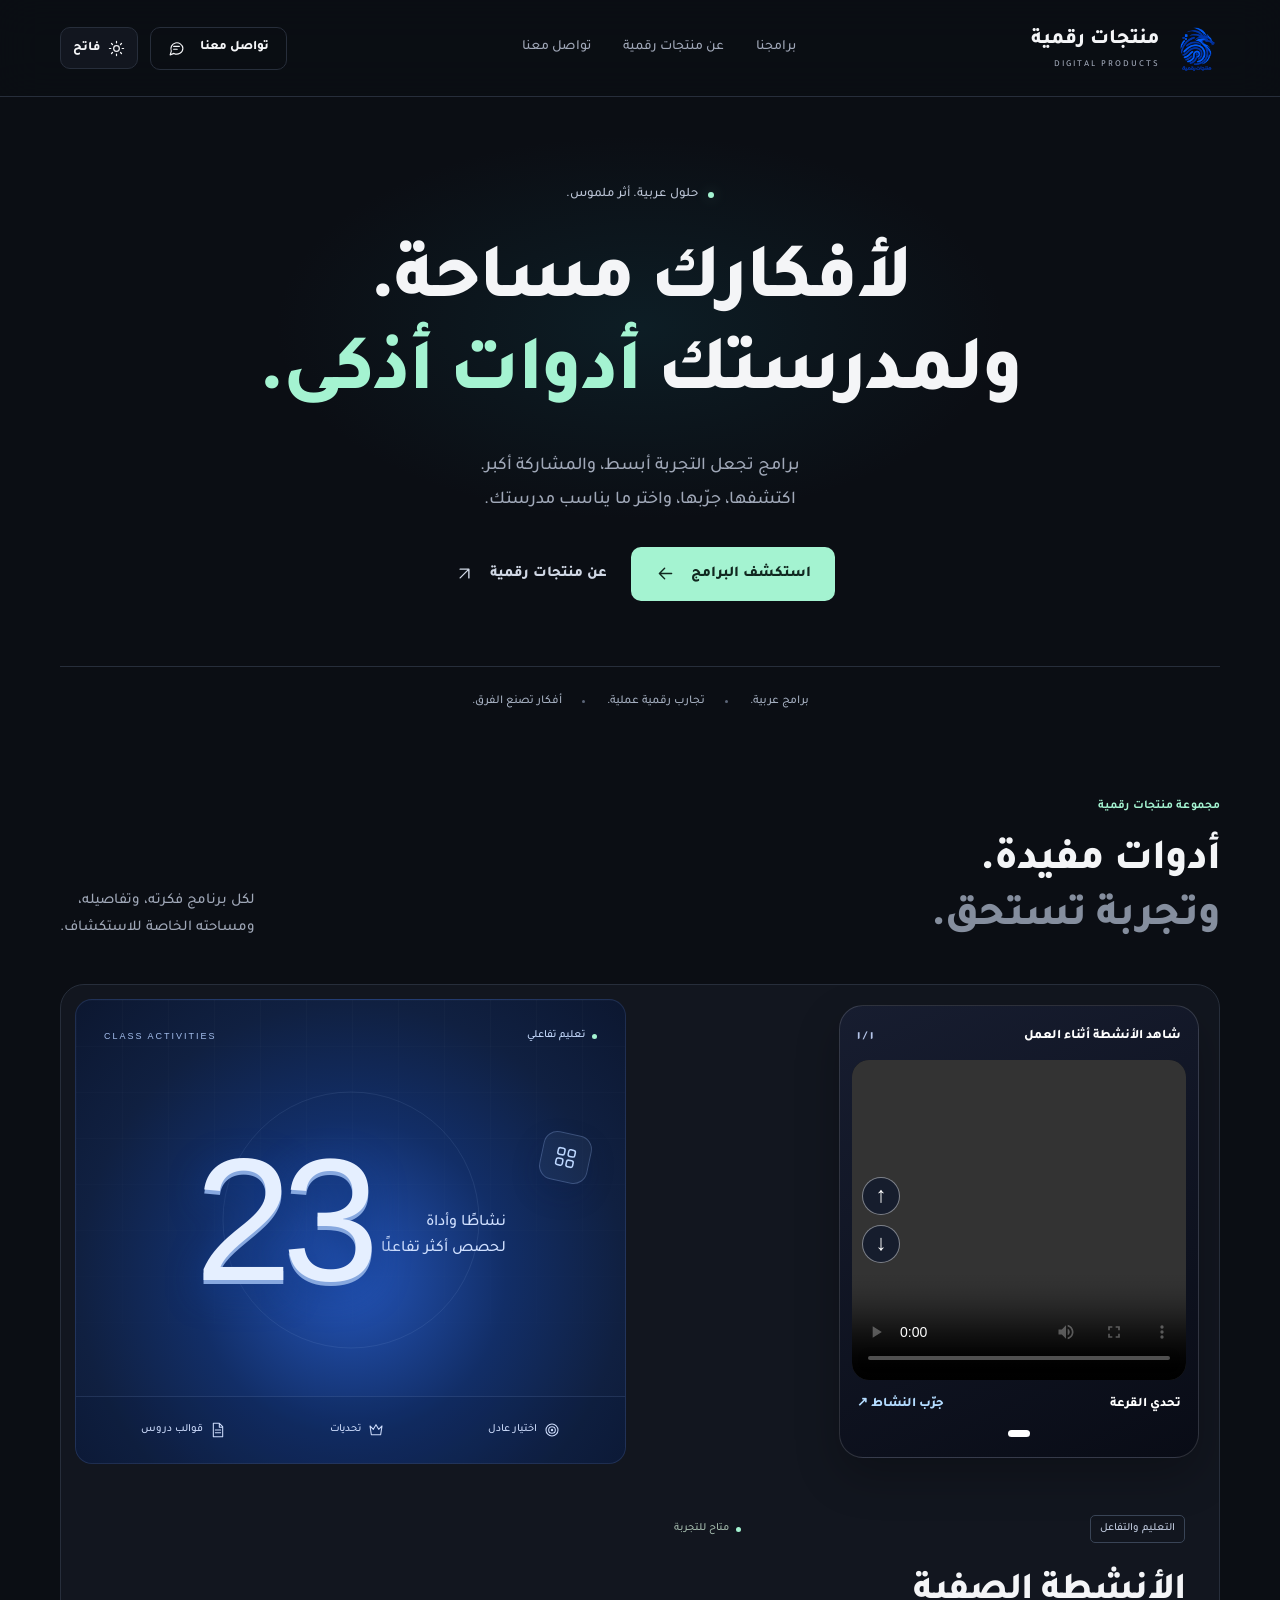
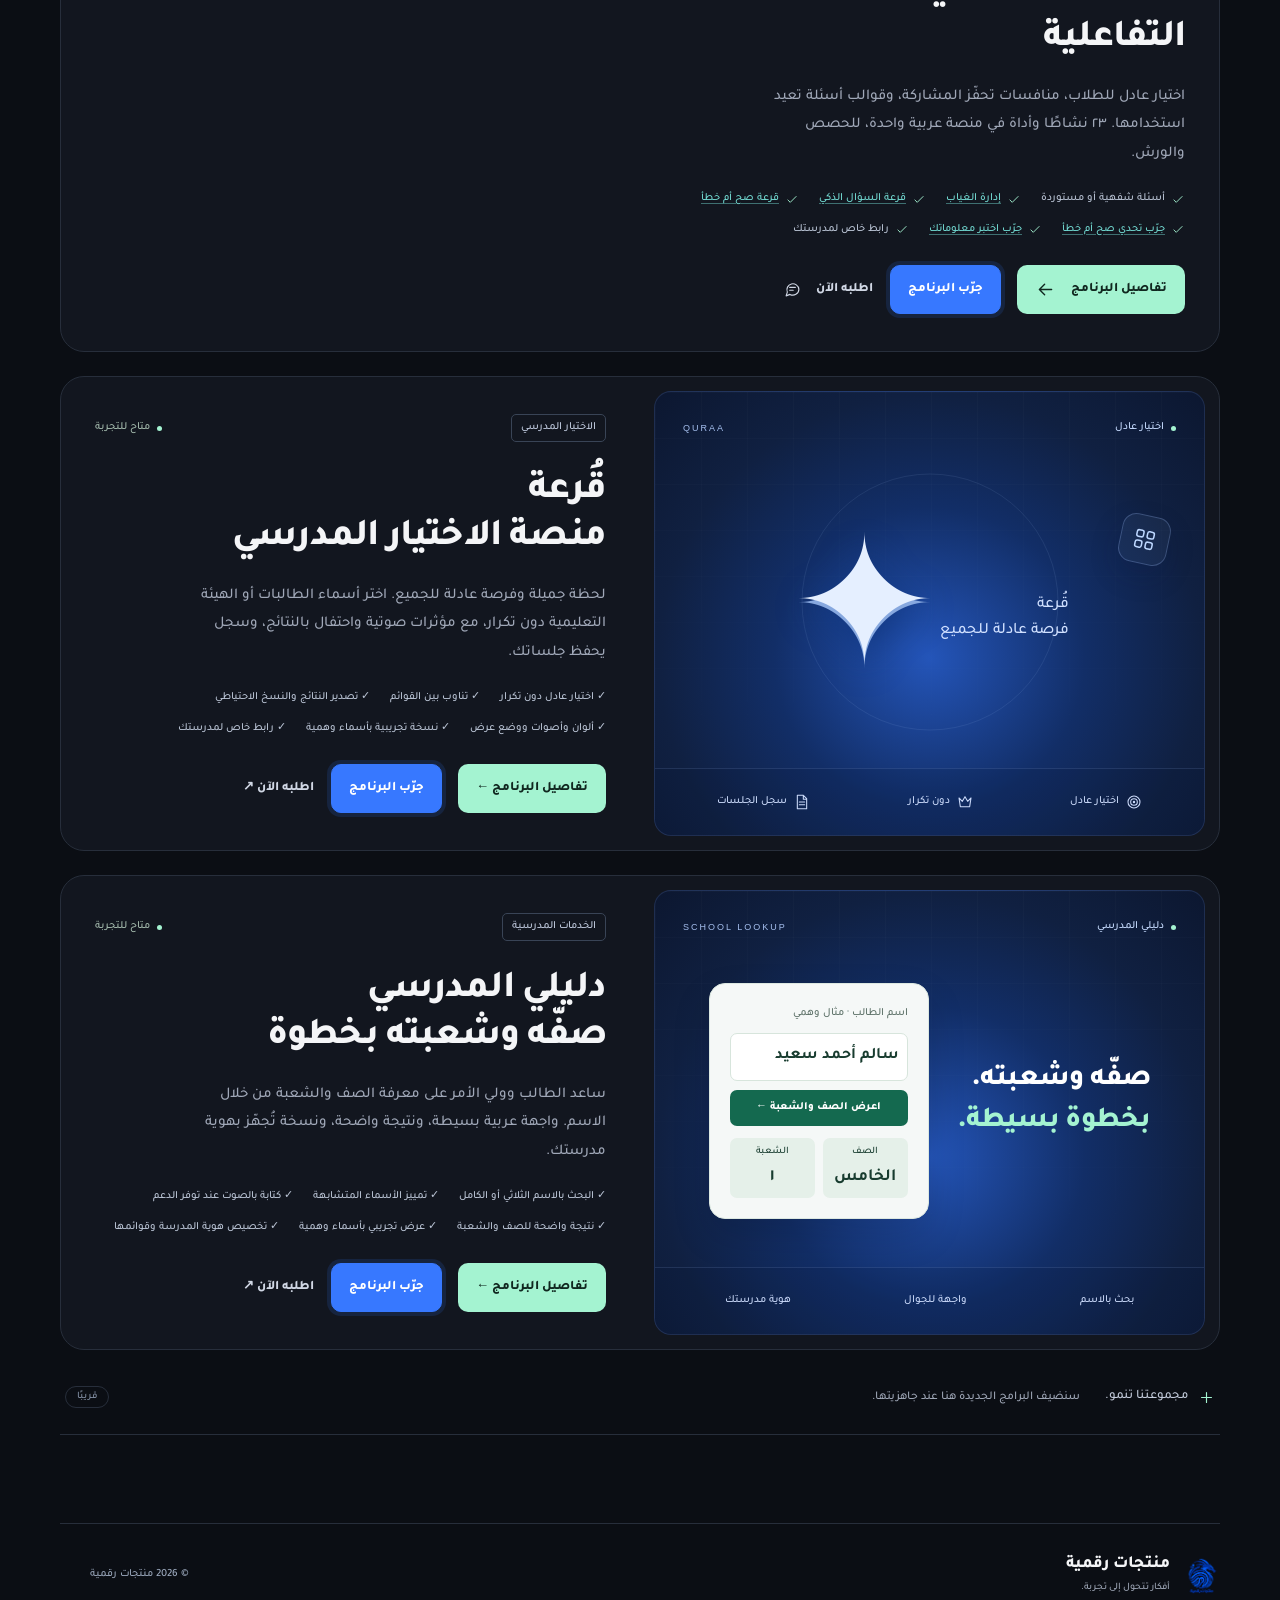
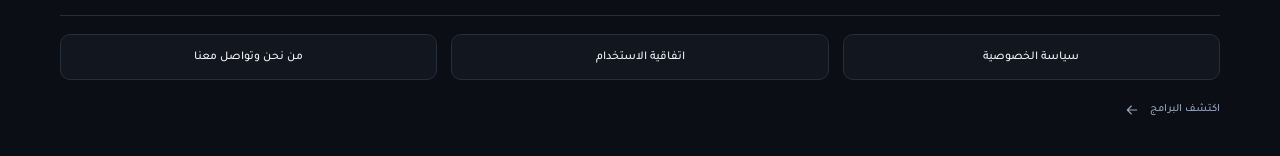
==== commit cb17579b: "Align School Lookup feature descriptions with the reference interface" ====
--- a/index.html
+++ b/index.html
@@ -1,2 +1,2 @@
-<!doctype html><html lang="ar" dir="rtl"><head><meta charset="UTF-8"><meta name="viewport" content="width=device-width,initial-scale=1"><meta name="theme-color" content="#0b0e14"><title>برامج تصنع الفرق | منتجات رقمية</title><meta name="description" content="منتجات رقمية تقدم برامج وأدوات عربية بتجارب سهلة وعملية. استكشف البرامج وتفاصيل كل برنامج."><link rel="icon" href="assets/logo.png"><link rel="preconnect" href="https://fonts.googleapis.com"><link rel="preconnect" href="https://fonts.gstatic.com" crossorigin><link href="https://fonts.googleapis.com/css2?family=Tajawal:wght@400;500;700;800;900&display=swap" rel="stylesheet"><script src="assets/theme.js?v=1"></script><link rel="stylesheet" href="assets/styles.css?v=9"><link rel="stylesheet" href="assets/reels.css?v=1"><link rel="stylesheet" href="assets/school-lookup.css?v=1"></head><body><a class="skip" href="#main">انتقل إلى المحتوى</a><header class="header"><div class="wrap nav"><a class="brand" href="index.html"><img src="assets/logo.png" width="48" height="48" alt=""><span>منتجات رقمية<small>DIGITAL PRODUCTS</small></span></a><nav id="main-nav" aria-label="التنقل الرئيسي"><a href="index.html#programs">برامجنا</a><a href="about.html">عن منتجات رقمية</a><a href="about.html#contact">تواصل معنا</a></nav><div class="nav-end"><a class="button small outline" href="about.html#contact">تواصل معنا<svg viewBox="0 0 24 24" fill="none" stroke="currentColor" stroke-width="1.6" stroke-linecap="round" stroke-linejoin="round" aria-hidden="true"><path d="M21 11.5a8.5 8.5 0 0 1-12.6 7.4L3 21l1.7-5.3A8.5 8.5 0 1 1 21 11.5Z"/><path d="M8 9h8m-8 4h5"/></svg></a><button class="menu-toggle" aria-expanded="false" aria-controls="main-nav" aria-label="فتح القائمة"><svg viewBox="0 0 24 24" fill="none" stroke="currentColor" stroke-width="1.6" stroke-linecap="round" stroke-linejoin="round" aria-hidden="true"><path d="M4 7h16M4 12h16M4 17h16"/></svg></button><button class="theme-toggle" type="button" data-theme-toggle aria-label="التبديل إلى المظهر الفاتح" title="التبديل إلى المظهر الفاتح"><svg class="theme-sun" viewBox="0 0 24 24" fill="none" stroke="currentColor" stroke-width="1.7" stroke-linecap="round" aria-hidden="true"><circle cx="12" cy="12" r="4"/><path d="M12 2v2m0 16v2M4.93 4.93l1.42 1.42m11.3 11.3 1.42 1.42M2 12h2m16 0h2M4.93 19.07l1.42-1.42m11.3-11.3 1.42-1.42"/></svg><svg class="theme-moon" viewBox="0 0 24 24" fill="none" stroke="currentColor" stroke-width="1.7" stroke-linecap="round" stroke-linejoin="round" aria-hidden="true"><path d="M20.9 13A9 9 0 0 1 11 3.1 9 9 0 1 0 20.9 13Z"/></svg><span data-theme-label>فاتح</span></button></div></div></header><main id="main"><section class="hero wrap"><div class="hero-label"><span></span> حلول عربية. أثر ملموس.</div><h1>لأفكارك مساحة.<br>ولمدرستك <span>أدوات أذكى.</span></h1><p>برامج تجعل التجربة أبسط، والمشاركة أكبر.<br>اكتشفها، جرّبها، واختر ما يناسب مدرستك.</p><div class="hero-actions"><a class="button primary" href="#programs">استكشف البرامج <svg viewBox="0 0 24 24" fill="none" stroke="currentColor" stroke-width="1.6" stroke-linecap="round" stroke-linejoin="round" aria-hidden="true"><path d="M19 12H5m6-6-6 6 6 6"/></svg></a><a class="button quiet" href="about.html">عن منتجات رقمية <svg viewBox="0 0 24 24" fill="none" stroke="currentColor" stroke-width="1.6" stroke-linecap="round" stroke-linejoin="round" aria-hidden="true"><path d="M7 17 17 7M7 7h10v10"/></svg></a></div><div class="hero-foot"><span>برامج عربية.</span><span>تجارب رقمية عملية.</span><span>أفكار تصنع الفرق.</span></div><div class="hero-glow" aria-hidden="true"></div></section><section class="catalog section wrap" id="programs"><div class="section-head"><div><span class="eyebrow">مجموعة منتجات رقمية</span><h2>أدوات مفيدة.<br><span class="muted">وتجربة تستحق.</span></h2></div><p>لكل برنامج فكرته، وتفاصيله،<br>ومساحته الخاصة للاستكشاف.</p></div><div class="program-grid"><article class="product-card"><section class="reels-widget" aria-label="فيديوهات توضيحية للأنشطة"><div class="reels-heading"><span>شاهد الأنشطة أثناء العمل</span><span class="reels-counter" id="reelsCounter">١ / ١</span></div><div class="reels-stage" id="reelsStage"><div class="reels-empty" id="reelsEmpty"><span class="reels-play-icon">▶</span><strong>تحدي القرعة</strong><small>سيظهر فيديو العرض هنا عند نشره</small></div><video id="reelsVideo" playsinline preload="metadata" controls hidden></video><div class="reels-side"><button type="button" id="reelsPrev" aria-label="الفيديو السابق">↑</button><button type="button" id="reelsNext" aria-label="الفيديو التالي">↓</button></div></div><div class="reels-footer"><span id="reelsTitle">تحدي القرعة</span><a id="reelsActivityLink" href="https://activitiesclass.github.io/class-activities-platform/activities/quraa-challenge.html" target="_blank" rel="noopener noreferrer">جرّب النشاط ↗</a></div><div class="reels-dots" id="reelsDots" aria-label="التنقل بين الفيديوهات"></div></section><a class="art-link" href="programs/class-activities.html" aria-label="استكشف برنامج الأنشطة الصفية التفاعلية"><div class="product-art" aria-label="٢٣ نشاطًا وأداة للتعليم التفاعلي"><div class="art-grid"></div><div class="art-top"><span>CLASS ACTIVITIES</span><span class="live-dot">تعليم تفاعلي</span></div><div class="art-core"><div class="art-icon"><svg viewBox="0 0 24 24" fill="none" stroke="currentColor" stroke-width="1.6" stroke-linecap="round" stroke-linejoin="round" aria-hidden="true"><rect x="3" y="3" width="7" height="7" rx="2"/><rect x="14" y="3" width="7" height="7" rx="2"/><rect x="3" y="14" width="7" height="7" rx="2"/><rect x="14" y="14" width="7" height="7" rx="2"/></svg></div><span class="art-number" aria-hidden="true">23</span><span class="art-caption">نشاطًا وأداة<br>لحصص أكثر تفاعلًا</span></div><div class="art-bottom"><span><svg viewBox="0 0 24 24" fill="none" stroke="currentColor" stroke-width="1.6" stroke-linecap="round" stroke-linejoin="round" aria-hidden="true"><circle cx="12" cy="12" r="9"/><circle cx="12" cy="12" r="5"/><circle cx="12" cy="12" r="1"/></svg> اختيار عادل</span><span><svg viewBox="0 0 24 24" fill="none" stroke="currentColor" stroke-width="1.6" stroke-linecap="round" stroke-linejoin="round" aria-hidden="true"><path d="m3 6 5 5 4-7 4 7 5-5-2 13H5Z"/></svg> تحديات</span><span><svg viewBox="0 0 24 24" fill="none" stroke="currentColor" stroke-width="1.6" stroke-linecap="round" stroke-linejoin="round" aria-hidden="true"><path d="M14 2H5v20h14V7Zm0 0v6h5M8 12h8m-8 4h8"/></svg> قوالب دروس</span></div></div></a><div class="product-copy"><div class="product-meta"><span class="badge">التعليم والتفاعل</span><span class="availability"><i></i> متاح للتجربة</span></div><h3><a href="programs/class-activities.html">الأنشطة الصفية<br>التفاعلية</a></h3><p>اختيار عادل للطلاب، منافسات تحفّز المشاركة، وقوالب أسئلة تعيد استخدامها. ٢٣ نشاطًا وأداة في منصة عربية واحدة، للحصص والورش.</p><div class="product-features"><span><svg viewBox="0 0 24 24" fill="none" stroke="currentColor" stroke-width="1.6" stroke-linecap="round" stroke-linejoin="round" aria-hidden="true"><path d="m5 12 4 4L19 6"/></svg> أسئلة شفهية أو مستوردة</span><a href="programs/class-activities.html#absence"><svg viewBox="0 0 24 24" fill="none" stroke="currentColor" stroke-width="1.6" stroke-linecap="round" stroke-linejoin="round" aria-hidden="true"><path d="m5 12 4 4L19 6"/></svg> إدارة الغياب</a><a href="https://activitiesclass.github.io/class-activities-platform/activities/random-question.html" target="_blank" rel="noopener noreferrer"><svg viewBox="0 0 24 24" fill="none" stroke="currentColor" stroke-width="1.6" stroke-linecap="round" stroke-linejoin="round" aria-hidden="true"><path d="m5 12 4 4L19 6"/></svg> قرعة السؤال الذكي</a><a href="https://activitiesclass.github.io/class-activities-platform/activities/random-true-false.html" target="_blank" rel="noopener noreferrer"><svg viewBox="0 0 24 24" fill="none" stroke="currentColor" stroke-width="1.6" stroke-linecap="round" stroke-linejoin="round" aria-hidden="true"><path d="m5 12 4 4L19 6"/></svg> قرعة صح أم خطأ</a><a href="https://activitiesclass.github.io/class-activities-platform/activities/true-false.html" target="_blank" rel="noopener noreferrer"><svg viewBox="0 0 24 24" fill="none" stroke="currentColor" stroke-width="1.6" stroke-linecap="round" stroke-linejoin="round" aria-hidden="true"><path d="m5 12 4 4L19 6"/></svg> جرّب تحدي صح أم خطأ</a><a href="https://activitiesclass.github.io/class-activities-platform/activities/individual-quiz.html" target="_blank" rel="noopener noreferrer"><svg viewBox="0 0 24 24" fill="none" stroke="currentColor" stroke-width="1.6" stroke-linecap="round" stroke-linejoin="round" aria-hidden="true"><path d="m5 12 4 4L19 6"/></svg> جرّب اختبر معلوماتك</a><span><svg viewBox="0 0 24 24" fill="none" stroke="currentColor" stroke-width="1.6" stroke-linecap="round" stroke-linejoin="round" aria-hidden="true"><path d="m5 12 4 4L19 6"/></svg> رابط خاص لمدرستك</span></div><div class="product-actions"><a class="button primary" href="programs/class-activities.html">تفاصيل البرنامج <svg viewBox="0 0 24 24" fill="none" stroke="currentColor" stroke-width="1.6" stroke-linecap="round" stroke-linejoin="round" aria-hidden="true"><path d="M19 12H5m6-6-6 6 6 6"/></svg></a><a class="button trial-button" href="https://activitiesclass.github.io/class-activities-platform/" target="_blank" rel="noopener noreferrer">جرّب البرنامج</a><a class="button quiet" data-order="برنامج الأنشطة الصفية التفاعلية" href="https://api.whatsapp.com/send?phone=96894054911&amp;text=%D9%85%D8%B1%D8%AD%D8%A8%D9%8B%D8%A7%20%D9%85%D9%86%D8%AA%D8%AC%D8%A7%D8%AA%20%D8%B1%D9%82%D9%85%D9%8A%D8%A9%D8%8C%20%D8%A3%D8%B1%D8%BA%D8%A8%20%D9%81%D9%8A%20%D8%B7%D9%84%D8%A8%20%D8%A8%D8%B1%D9%86%D8%A7%D9%85%D8%AC%20%D8%A7%D9%84%D8%A3%D9%86%D8%B4%D8%B7%D8%A9%20%D8%A7%D9%84%D8%B5%D9%81%D9%8A%D8%A9%20%D8%A7%D9%84%D8%AA%D9%81%D8%A7%D8%B9%D9%84%D9%8A%D8%A9%20%D9%84%D9%85%D8%AF%D8%B1%D8%B3%D8%AA%D9%8A%20%D9%88%D9%85%D8%B9%D8%B1%D9%81%D8%A9%20%D8%A7%D9%84%D8%B3%D8%B9%D8%B1%20%D9%88%D8%AA%D9%81%D8%A7%D8%B5%D9%8A%D9%84%20%D8%A7%D9%84%D8%AA%D8%AC%D9%87%D9%8A%D8%B2." target="_blank" rel="noopener noreferrer">اطلبه الآن<svg viewBox="0 0 24 24" fill="none" stroke="currentColor" stroke-width="1.6" stroke-linecap="round" stroke-linejoin="round" aria-hidden="true"><path d="M21 11.5a8.5 8.5 0 0 1-12.6 7.4L3 21l1.7-5.3A8.5 8.5 0 1 1 21 11.5Z"/><path d="M8 9h8m-8 4h5"/></svg></a></div></div></article><article class="product-card" id="quraa"><a class="art-link" href="programs/quraa.html" aria-label="استكشف برنامج قُرعة"><div class="product-art" aria-label="قُرعة — منصة الاختيار المدرسي"><div class="art-grid"></div><div class="art-top"><span>QURAA</span><span class="live-dot">اختيار عادل</span></div><div class="art-core"><div class="art-icon"><svg viewBox="0 0 24 24" fill="none" stroke="currentColor" stroke-width="1.6" stroke-linecap="round" stroke-linejoin="round" aria-hidden="true"><rect x="3" y="3" width="7" height="7" rx="2"/><rect x="14" y="3" width="7" height="7" rx="2"/><rect x="3" y="14" width="7" height="7" rx="2"/><rect x="14" y="14" width="7" height="7" rx="2"/></svg></div><span class="art-number" aria-hidden="true">✦</span><span class="art-caption">قُرعة<br>فرصة عادلة للجميع</span></div><div class="art-bottom"><span><svg viewBox="0 0 24 24" fill="none" stroke="currentColor" stroke-width="1.6" stroke-linecap="round" stroke-linejoin="round" aria-hidden="true"><circle cx="12" cy="12" r="9"/><circle cx="12" cy="12" r="5"/><circle cx="12" cy="12" r="1"/></svg> اختيار عادل</span><span><svg viewBox="0 0 24 24" fill="none" stroke="currentColor" stroke-width="1.6" stroke-linecap="round" stroke-linejoin="round" aria-hidden="true"><path d="m3 6 5 5 4-7 4 7 5-5-2 13H5Z"/></svg> دون تكرار</span><span><svg viewBox="0 0 24 24" fill="none" stroke="currentColor" stroke-width="1.6" stroke-linecap="round" stroke-linejoin="round" aria-hidden="true"><path d="M14 2H5v20h14V7Zm0 0v6h5M8 12h8m-8 4h8"/></svg> سجل الجلسات</span></div></div></a><div class="product-copy"><div class="product-meta"><span class="badge">الاختيار المدرسي</span><span class="availability"><i></i> متاح للتجربة</span></div><h3><a href="programs/quraa.html">قُرعة<br>منصة الاختيار المدرسي</a></h3><p>لحظة جميلة وفرصة عادلة للجميع. اختر أسماء الطالبات أو الهيئة التعليمية دون تكرار، مع مؤثرات صوتية واحتفال بالنتائج، وسجل يحفظ جلساتك.</p><div class="product-features"><span>✓ اختيار عادل دون تكرار</span><span>✓ تناوب بين القوائم</span><span>✓ تصدير النتائج والنسخ الاحتياطي</span><span>✓ ألوان وأصوات ووضع عرض</span><span>✓ نسخة تجريبية بأسماء وهمية</span><span>✓ رابط خاص لمدرستك</span></div><div class="product-actions"><a class="button primary" href="programs/quraa.html">تفاصيل البرنامج ←</a><a class="button trial-button" href="https://activitiesclass.github.io/quraa/" target="_blank" rel="noopener noreferrer">جرّب البرنامج</a><a class="button quiet" data-order="برنامج قُرعة" href="https://api.whatsapp.com/send?phone=96894054911&amp;text=%D9%85%D8%B1%D8%AD%D8%A8%D9%8B%D8%A7%20%D9%85%D9%86%D8%AA%D8%AC%D8%A7%D8%AA%20%D8%B1%D9%82%D9%85%D9%8A%D8%A9%D8%8C%20%D8%A3%D8%B1%D8%BA%D8%A8%20%D9%81%D9%8A%20%D8%B7%D9%84%D8%A8%20%D8%A8%D8%B1%D9%86%D8%A7%D9%85%D8%AC%20%D9%82%D9%8F%D8%B1%D8%B9%D8%A9%20%D9%84%D9%85%D8%AF%D8%B1%D8%B3%D8%AA%D9%8A%20%D9%88%D9%85%D8%B9%D8%B1%D9%81%D8%A9%20%D8%A7%D9%84%D8%B3%D8%B9%D8%B1%20%D9%88%D8%AA%D9%81%D8%A7%D8%B5%D9%8A%D9%84%20%D8%A7%D9%84%D8%AA%D8%AC%D9%87%D9%8A%D8%B2." target="_blank" rel="noopener noreferrer">اطلبه الآن ↗</a></div></div></article><article class="product-card" id="school-lookup"><a class="art-link" href="programs/school-lookup.html" aria-label="استكشف دليلي المدرسي"><div class="product-art lookup-art"><div class="art-grid"></div><div class="art-top"><span>SCHOOL LOOKUP</span><span class="live-dot">دليلي المدرسي</span></div><div class="lookup-preview" aria-hidden="true"><div class="lookup-preview-title">صفّه وشعبته.<br><span>بخطوة بسيطة.</span></div><div class="lookup-preview-box"><small>اسم الطالب · مثال وهمي</small><strong>سالم أحمد سعيد</strong><div class="lookup-preview-search">اعرض الصف والشعبة ←</div><div class="lookup-preview-result"><span>الصف <b>الخامس</b></span><span>الشعبة <b>١</b></span></div></div></div><div class="art-bottom"><span>بحث بالاسم</span><span>واجهة للجوال</span><span>هوية مدرستك</span></div></div></a><div class="product-copy"><div class="product-meta"><span class="badge">الخدمات المدرسية</span><span class="availability"><i></i> متاح للتجربة</span></div><h3><a href="programs/school-lookup.html">دليلي المدرسي<br>صفّه وشعبته بخطوة</a></h3><p>ساعد الطالب وولي الأمر على معرفة الصف والشعبة من خلال الاسم. واجهة عربية بسيطة، ونتيجة واضحة، ونسخة تُجهّز بهوية مدرستك.</p><div class="product-features"><span>✓ البحث بالاسم الثلاثي أو الكامل</span><span>✓ تمييز الأسماء المتشابهة</span><span>✓ كتابة بالصوت عند توفر الدعم</span><span>✓ مظهر فاتح وداكن</span><span>✓ عرض تجريبي بأسماء وهمية</span><span>✓ تخصيص هوية المدرسة وقوائمها</span></div><div class="product-actions"><a class="button primary" href="programs/school-lookup.html">تفاصيل البرنامج ←</a><a class="button trial-button" href="https://activitiesclass.github.io/school-lookup/" target="_blank" rel="noopener noreferrer">جرّب البرنامج</a><a class="button quiet" data-order="برنامج دليلي المدرسي" href="https://api.whatsapp.com/send?phone=96894054911&amp;text=%D9%85%D8%B1%D8%AD%D8%A8%D9%8B%D8%A7%20%D9%85%D9%86%D8%AA%D8%AC%D8%A7%D8%AA%20%D8%B1%D9%82%D9%85%D9%8A%D8%A9%D8%8C%20%D8%A3%D8%B1%D8%BA%D8%A8%20%D9%81%D9%8A%20%D8%B7%D9%84%D8%A8%20%D8%A8%D8%B1%D9%86%D8%A7%D9%85%D8%AC%20%D8%AF%D9%84%D9%8A%D9%84%D9%8A%20%D8%A7%D9%84%D9%85%D8%AF%D8%B1%D8%B3%D9%8A%20%D9%84%D9%85%D8%AF%D8%B1%D8%B3%D8%AA%D9%8A%20%D9%88%D9%85%D8%B9%D8%B1%D9%81%D8%A9%20%D8%A7%D9%84%D8%B3%D8%B9%D8%B1%20%D9%88%D8%AA%D9%81%D8%A7%D8%B5%D9%8A%D9%84%20%D8%A7%D9%84%D8%AA%D8%AC%D9%87%D9%8A%D8%B2." target="_blank" rel="noopener noreferrer">اطلبه الآن ↗</a></div></div></article></div><div class="next-product"><span><svg viewBox="0 0 24 24" fill="none" stroke="currentColor" stroke-width="1.6" stroke-linecap="round" stroke-linejoin="round" aria-hidden="true"><path d="M12 5v14M5 12h14"/></svg> مجموعتنا تنمو.</span><p>سنضيف البرامج الجديدة هنا عند جاهزيتها.</p><span class="soon">قريبًا</span></div></section></main><footer class="wrap footer footer-with-links"><a class="brand" href="index.html"><img src="assets/logo.png" width="38" height="38" alt=""><span>منتجات رقمية<small>أفكار تتحول إلى تجربة.</small></span></a><p>© <span data-year>2026</span> منتجات رقمية</p><nav class="footer-links" aria-label="روابط قانونية ومعلوماتية"><a href="privacy.html">سياسة الخصوصية</a><a href="terms.html">اتفاقية الاستخدام</a><a href="about.html">من نحن وتواصل معنا</a></nav><a href="index.html#programs">اكتشف البرامج <svg viewBox="0 0 24 24" fill="none" stroke="currentColor" stroke-width="1.6" stroke-linecap="round" stroke-linejoin="round" aria-hidden="true"><path d="M19 12H5m6-6-6 6 6 6"/></svg></a></footer><script src="assets/site-config.js?v=6"></script><script src="assets/app.js?v=7"></script><script src="assets/reels.js?v=1" defer></script></body></html>
+<!doctype html><html lang="ar" dir="rtl"><head><meta charset="UTF-8"><meta name="viewport" content="width=device-width,initial-scale=1"><meta name="theme-color" content="#0b0e14"><title>برامج تصنع الفرق | منتجات رقمية</title><meta name="description" content="منتجات رقمية تقدم برامج وأدوات عربية بتجارب سهلة وعملية. استكشف البرامج وتفاصيل كل برنامج."><link rel="icon" href="assets/logo.png"><link rel="preconnect" href="https://fonts.googleapis.com"><link rel="preconnect" href="https://fonts.gstatic.com" crossorigin><link href="https://fonts.googleapis.com/css2?family=Tajawal:wght@400;500;700;800;900&display=swap" rel="stylesheet"><script src="assets/theme.js?v=1"></script><link rel="stylesheet" href="assets/styles.css?v=9"><link rel="stylesheet" href="assets/reels.css?v=1"><link rel="stylesheet" href="assets/school-lookup.css?v=1"></head><body><a class="skip" href="#main">انتقل إلى المحتوى</a><header class="header"><div class="wrap nav"><a class="brand" href="index.html"><img src="assets/logo.png" width="48" height="48" alt=""><span>منتجات رقمية<small>DIGITAL PRODUCTS</small></span></a><nav id="main-nav" aria-label="التنقل الرئيسي"><a href="index.html#programs">برامجنا</a><a href="about.html">عن منتجات رقمية</a><a href="about.html#contact">تواصل معنا</a></nav><div class="nav-end"><a class="button small outline" href="about.html#contact">تواصل معنا<svg viewBox="0 0 24 24" fill="none" stroke="currentColor" stroke-width="1.6" stroke-linecap="round" stroke-linejoin="round" aria-hidden="true"><path d="M21 11.5a8.5 8.5 0 0 1-12.6 7.4L3 21l1.7-5.3A8.5 8.5 0 1 1 21 11.5Z"/><path d="M8 9h8m-8 4h5"/></svg></a><button class="menu-toggle" aria-expanded="false" aria-controls="main-nav" aria-label="فتح القائمة"><svg viewBox="0 0 24 24" fill="none" stroke="currentColor" stroke-width="1.6" stroke-linecap="round" stroke-linejoin="round" aria-hidden="true"><path d="M4 7h16M4 12h16M4 17h16"/></svg></button><button class="theme-toggle" type="button" data-theme-toggle aria-label="التبديل إلى المظهر الفاتح" title="التبديل إلى المظهر الفاتح"><svg class="theme-sun" viewBox="0 0 24 24" fill="none" stroke="currentColor" stroke-width="1.7" stroke-linecap="round" aria-hidden="true"><circle cx="12" cy="12" r="4"/><path d="M12 2v2m0 16v2M4.93 4.93l1.42 1.42m11.3 11.3 1.42 1.42M2 12h2m16 0h2M4.93 19.07l1.42-1.42m11.3-11.3 1.42-1.42"/></svg><svg class="theme-moon" viewBox="0 0 24 24" fill="none" stroke="currentColor" stroke-width="1.7" stroke-linecap="round" stroke-linejoin="round" aria-hidden="true"><path d="M20.9 13A9 9 0 0 1 11 3.1 9 9 0 1 0 20.9 13Z"/></svg><span data-theme-label>فاتح</span></button></div></div></header><main id="main"><section class="hero wrap"><div class="hero-label"><span></span> حلول عربية. أثر ملموس.</div><h1>لأفكارك مساحة.<br>ولمدرستك <span>أدوات أذكى.</span></h1><p>برامج تجعل التجربة أبسط، والمشاركة أكبر.<br>اكتشفها، جرّبها، واختر ما يناسب مدرستك.</p><div class="hero-actions"><a class="button primary" href="#programs">استكشف البرامج <svg viewBox="0 0 24 24" fill="none" stroke="currentColor" stroke-width="1.6" stroke-linecap="round" stroke-linejoin="round" aria-hidden="true"><path d="M19 12H5m6-6-6 6 6 6"/></svg></a><a class="button quiet" href="about.html">عن منتجات رقمية <svg viewBox="0 0 24 24" fill="none" stroke="currentColor" stroke-width="1.6" stroke-linecap="round" stroke-linejoin="round" aria-hidden="true"><path d="M7 17 17 7M7 7h10v10"/></svg></a></div><div class="hero-foot"><span>برامج عربية.</span><span>تجارب رقمية عملية.</span><span>أفكار تصنع الفرق.</span></div><div class="hero-glow" aria-hidden="true"></div></section><section class="catalog section wrap" id="programs"><div class="section-head"><div><span class="eyebrow">مجموعة منتجات رقمية</span><h2>أدوات مفيدة.<br><span class="muted">وتجربة تستحق.</span></h2></div><p>لكل برنامج فكرته، وتفاصيله،<br>ومساحته الخاصة للاستكشاف.</p></div><div class="program-grid"><article class="product-card"><section class="reels-widget" aria-label="فيديوهات توضيحية للأنشطة"><div class="reels-heading"><span>شاهد الأنشطة أثناء العمل</span><span class="reels-counter" id="reelsCounter">١ / ١</span></div><div class="reels-stage" id="reelsStage"><div class="reels-empty" id="reelsEmpty"><span class="reels-play-icon">▶</span><strong>تحدي القرعة</strong><small>سيظهر فيديو العرض هنا عند نشره</small></div><video id="reelsVideo" playsinline preload="metadata" controls hidden></video><div class="reels-side"><button type="button" id="reelsPrev" aria-label="الفيديو السابق">↑</button><button type="button" id="reelsNext" aria-label="الفيديو التالي">↓</button></div></div><div class="reels-footer"><span id="reelsTitle">تحدي القرعة</span><a id="reelsActivityLink" href="https://activitiesclass.github.io/class-activities-platform/activities/quraa-challenge.html" target="_blank" rel="noopener noreferrer">جرّب النشاط ↗</a></div><div class="reels-dots" id="reelsDots" aria-label="التنقل بين الفيديوهات"></div></section><a class="art-link" href="programs/class-activities.html" aria-label="استكشف برنامج الأنشطة الصفية التفاعلية"><div class="product-art" aria-label="٢٣ نشاطًا وأداة للتعليم التفاعلي"><div class="art-grid"></div><div class="art-top"><span>CLASS ACTIVITIES</span><span class="live-dot">تعليم تفاعلي</span></div><div class="art-core"><div class="art-icon"><svg viewBox="0 0 24 24" fill="none" stroke="currentColor" stroke-width="1.6" stroke-linecap="round" stroke-linejoin="round" aria-hidden="true"><rect x="3" y="3" width="7" height="7" rx="2"/><rect x="14" y="3" width="7" height="7" rx="2"/><rect x="3" y="14" width="7" height="7" rx="2"/><rect x="14" y="14" width="7" height="7" rx="2"/></svg></div><span class="art-number" aria-hidden="true">23</span><span class="art-caption">نشاطًا وأداة<br>لحصص أكثر تفاعلًا</span></div><div class="art-bottom"><span><svg viewBox="0 0 24 24" fill="none" stroke="currentColor" stroke-width="1.6" stroke-linecap="round" stroke-linejoin="round" aria-hidden="true"><circle cx="12" cy="12" r="9"/><circle cx="12" cy="12" r="5"/><circle cx="12" cy="12" r="1"/></svg> اختيار عادل</span><span><svg viewBox="0 0 24 24" fill="none" stroke="currentColor" stroke-width="1.6" stroke-linecap="round" stroke-linejoin="round" aria-hidden="true"><path d="m3 6 5 5 4-7 4 7 5-5-2 13H5Z"/></svg> تحديات</span><span><svg viewBox="0 0 24 24" fill="none" stroke="currentColor" stroke-width="1.6" stroke-linecap="round" stroke-linejoin="round" aria-hidden="true"><path d="M14 2H5v20h14V7Zm0 0v6h5M8 12h8m-8 4h8"/></svg> قوالب دروس</span></div></div></a><div class="product-copy"><div class="product-meta"><span class="badge">التعليم والتفاعل</span><span class="availability"><i></i> متاح للتجربة</span></div><h3><a href="programs/class-activities.html">الأنشطة الصفية<br>التفاعلية</a></h3><p>اختيار عادل للطلاب، منافسات تحفّز المشاركة، وقوالب أسئلة تعيد استخدامها. ٢٣ نشاطًا وأداة في منصة عربية واحدة، للحصص والورش.</p><div class="product-features"><span><svg viewBox="0 0 24 24" fill="none" stroke="currentColor" stroke-width="1.6" stroke-linecap="round" stroke-linejoin="round" aria-hidden="true"><path d="m5 12 4 4L19 6"/></svg> أسئلة شفهية أو مستوردة</span><a href="programs/class-activities.html#absence"><svg viewBox="0 0 24 24" fill="none" stroke="currentColor" stroke-width="1.6" stroke-linecap="round" stroke-linejoin="round" aria-hidden="true"><path d="m5 12 4 4L19 6"/></svg> إدارة الغياب</a><a href="https://activitiesclass.github.io/class-activities-platform/activities/random-question.html" target="_blank" rel="noopener noreferrer"><svg viewBox="0 0 24 24" fill="none" stroke="currentColor" stroke-width="1.6" stroke-linecap="round" stroke-linejoin="round" aria-hidden="true"><path d="m5 12 4 4L19 6"/></svg> قرعة السؤال الذكي</a><a href="https://activitiesclass.github.io/class-activities-platform/activities/random-true-false.html" target="_blank" rel="noopener noreferrer"><svg viewBox="0 0 24 24" fill="none" stroke="currentColor" stroke-width="1.6" stroke-linecap="round" stroke-linejoin="round" aria-hidden="true"><path d="m5 12 4 4L19 6"/></svg> قرعة صح أم خطأ</a><a href="https://activitiesclass.github.io/class-activities-platform/activities/true-false.html" target="_blank" rel="noopener noreferrer"><svg viewBox="0 0 24 24" fill="none" stroke="currentColor" stroke-width="1.6" stroke-linecap="round" stroke-linejoin="round" aria-hidden="true"><path d="m5 12 4 4L19 6"/></svg> جرّب تحدي صح أم خطأ</a><a href="https://activitiesclass.github.io/class-activities-platform/activities/individual-quiz.html" target="_blank" rel="noopener noreferrer"><svg viewBox="0 0 24 24" fill="none" stroke="currentColor" stroke-width="1.6" stroke-linecap="round" stroke-linejoin="round" aria-hidden="true"><path d="m5 12 4 4L19 6"/></svg> جرّب اختبر معلوماتك</a><span><svg viewBox="0 0 24 24" fill="none" stroke="currentColor" stroke-width="1.6" stroke-linecap="round" stroke-linejoin="round" aria-hidden="true"><path d="m5 12 4 4L19 6"/></svg> رابط خاص لمدرستك</span></div><div class="product-actions"><a class="button primary" href="programs/class-activities.html">تفاصيل البرنامج <svg viewBox="0 0 24 24" fill="none" stroke="currentColor" stroke-width="1.6" stroke-linecap="round" stroke-linejoin="round" aria-hidden="true"><path d="M19 12H5m6-6-6 6 6 6"/></svg></a><a class="button trial-button" href="https://activitiesclass.github.io/class-activities-platform/" target="_blank" rel="noopener noreferrer">جرّب البرنامج</a><a class="button quiet" data-order="برنامج الأنشطة الصفية التفاعلية" href="https://api.whatsapp.com/send?phone=96894054911&amp;text=%D9%85%D8%B1%D8%AD%D8%A8%D9%8B%D8%A7%20%D9%85%D9%86%D8%AA%D8%AC%D8%A7%D8%AA%20%D8%B1%D9%82%D9%85%D9%8A%D8%A9%D8%8C%20%D8%A3%D8%B1%D8%BA%D8%A8%20%D9%81%D9%8A%20%D8%B7%D9%84%D8%A8%20%D8%A8%D8%B1%D9%86%D8%A7%D9%85%D8%AC%20%D8%A7%D9%84%D8%A3%D9%86%D8%B4%D8%B7%D8%A9%20%D8%A7%D9%84%D8%B5%D9%81%D9%8A%D8%A9%20%D8%A7%D9%84%D8%AA%D9%81%D8%A7%D8%B9%D9%84%D9%8A%D8%A9%20%D9%84%D9%85%D8%AF%D8%B1%D8%B3%D8%AA%D9%8A%20%D9%88%D9%85%D8%B9%D8%B1%D9%81%D8%A9%20%D8%A7%D9%84%D8%B3%D8%B9%D8%B1%20%D9%88%D8%AA%D9%81%D8%A7%D8%B5%D9%8A%D9%84%20%D8%A7%D9%84%D8%AA%D8%AC%D9%87%D9%8A%D8%B2." target="_blank" rel="noopener noreferrer">اطلبه الآن<svg viewBox="0 0 24 24" fill="none" stroke="currentColor" stroke-width="1.6" stroke-linecap="round" stroke-linejoin="round" aria-hidden="true"><path d="M21 11.5a8.5 8.5 0 0 1-12.6 7.4L3 21l1.7-5.3A8.5 8.5 0 1 1 21 11.5Z"/><path d="M8 9h8m-8 4h5"/></svg></a></div></div></article><article class="product-card" id="quraa"><a class="art-link" href="programs/quraa.html" aria-label="استكشف برنامج قُرعة"><div class="product-art" aria-label="قُرعة — منصة الاختيار المدرسي"><div class="art-grid"></div><div class="art-top"><span>QURAA</span><span class="live-dot">اختيار عادل</span></div><div class="art-core"><div class="art-icon"><svg viewBox="0 0 24 24" fill="none" stroke="currentColor" stroke-width="1.6" stroke-linecap="round" stroke-linejoin="round" aria-hidden="true"><rect x="3" y="3" width="7" height="7" rx="2"/><rect x="14" y="3" width="7" height="7" rx="2"/><rect x="3" y="14" width="7" height="7" rx="2"/><rect x="14" y="14" width="7" height="7" rx="2"/></svg></div><span class="art-number" aria-hidden="true">✦</span><span class="art-caption">قُرعة<br>فرصة عادلة للجميع</span></div><div class="art-bottom"><span><svg viewBox="0 0 24 24" fill="none" stroke="currentColor" stroke-width="1.6" stroke-linecap="round" stroke-linejoin="round" aria-hidden="true"><circle cx="12" cy="12" r="9"/><circle cx="12" cy="12" r="5"/><circle cx="12" cy="12" r="1"/></svg> اختيار عادل</span><span><svg viewBox="0 0 24 24" fill="none" stroke="currentColor" stroke-width="1.6" stroke-linecap="round" stroke-linejoin="round" aria-hidden="true"><path d="m3 6 5 5 4-7 4 7 5-5-2 13H5Z"/></svg> دون تكرار</span><span><svg viewBox="0 0 24 24" fill="none" stroke="currentColor" stroke-width="1.6" stroke-linecap="round" stroke-linejoin="round" aria-hidden="true"><path d="M14 2H5v20h14V7Zm0 0v6h5M8 12h8m-8 4h8"/></svg> سجل الجلسات</span></div></div></a><div class="product-copy"><div class="product-meta"><span class="badge">الاختيار المدرسي</span><span class="availability"><i></i> متاح للتجربة</span></div><h3><a href="programs/quraa.html">قُرعة<br>منصة الاختيار المدرسي</a></h3><p>لحظة جميلة وفرصة عادلة للجميع. اختر أسماء الطالبات أو الهيئة التعليمية دون تكرار، مع مؤثرات صوتية واحتفال بالنتائج، وسجل يحفظ جلساتك.</p><div class="product-features"><span>✓ اختيار عادل دون تكرار</span><span>✓ تناوب بين القوائم</span><span>✓ تصدير النتائج والنسخ الاحتياطي</span><span>✓ ألوان وأصوات ووضع عرض</span><span>✓ نسخة تجريبية بأسماء وهمية</span><span>✓ رابط خاص لمدرستك</span></div><div class="product-actions"><a class="button primary" href="programs/quraa.html">تفاصيل البرنامج ←</a><a class="button trial-button" href="https://activitiesclass.github.io/quraa/" target="_blank" rel="noopener noreferrer">جرّب البرنامج</a><a class="button quiet" data-order="برنامج قُرعة" href="https://api.whatsapp.com/send?phone=96894054911&amp;text=%D9%85%D8%B1%D8%AD%D8%A8%D9%8B%D8%A7%20%D9%85%D9%86%D8%AA%D8%AC%D8%A7%D8%AA%20%D8%B1%D9%82%D9%85%D9%8A%D8%A9%D8%8C%20%D8%A3%D8%B1%D8%BA%D8%A8%20%D9%81%D9%8A%20%D8%B7%D9%84%D8%A8%20%D8%A8%D8%B1%D9%86%D8%A7%D9%85%D8%AC%20%D9%82%D9%8F%D8%B1%D8%B9%D8%A9%20%D9%84%D9%85%D8%AF%D8%B1%D8%B3%D8%AA%D9%8A%20%D9%88%D9%85%D8%B9%D8%B1%D9%81%D8%A9%20%D8%A7%D9%84%D8%B3%D8%B9%D8%B1%20%D9%88%D8%AA%D9%81%D8%A7%D8%B5%D9%8A%D9%84%20%D8%A7%D9%84%D8%AA%D8%AC%D9%87%D9%8A%D8%B2." target="_blank" rel="noopener noreferrer">اطلبه الآن ↗</a></div></div></article><article class="product-card" id="school-lookup"><a class="art-link" href="programs/school-lookup.html" aria-label="استكشف دليلي المدرسي"><div class="product-art lookup-art"><div class="art-grid"></div><div class="art-top"><span>SCHOOL LOOKUP</span><span class="live-dot">دليلي المدرسي</span></div><div class="lookup-preview" aria-hidden="true"><div class="lookup-preview-title">صفّه وشعبته.<br><span>بخطوة بسيطة.</span></div><div class="lookup-preview-box"><small>اسم الطالب · مثال وهمي</small><strong>سالم أحمد سعيد</strong><div class="lookup-preview-search">اعرض الصف والشعبة ←</div><div class="lookup-preview-result"><span>الصف <b>الخامس</b></span><span>الشعبة <b>١</b></span></div></div></div><div class="art-bottom"><span>بحث بالاسم</span><span>واجهة للجوال</span><span>هوية مدرستك</span></div></div></a><div class="product-copy"><div class="product-meta"><span class="badge">الخدمات المدرسية</span><span class="availability"><i></i> متاح للتجربة</span></div><h3><a href="programs/school-lookup.html">دليلي المدرسي<br>صفّه وشعبته بخطوة</a></h3><p>ساعد الطالب وولي الأمر على معرفة الصف والشعبة من خلال الاسم. واجهة عربية بسيطة، ونتيجة واضحة، ونسخة تُجهّز بهوية مدرستك.</p><div class="product-features"><span>✓ البحث بالاسم الثلاثي أو الكامل</span><span>✓ تمييز الأسماء المتشابهة</span><span>✓ كتابة بالصوت عند توفر الدعم</span><span>✓ نتيجة واضحة للصف والشعبة</span><span>✓ عرض تجريبي بأسماء وهمية</span><span>✓ تخصيص هوية المدرسة وقوائمها</span></div><div class="product-actions"><a class="button primary" href="programs/school-lookup.html">تفاصيل البرنامج ←</a><a class="button trial-button" href="https://activitiesclass.github.io/school-lookup/" target="_blank" rel="noopener noreferrer">جرّب البرنامج</a><a class="button quiet" data-order="برنامج دليلي المدرسي" href="https://api.whatsapp.com/send?phone=96894054911&amp;text=%D9%85%D8%B1%D8%AD%D8%A8%D9%8B%D8%A7%20%D9%85%D9%86%D8%AA%D8%AC%D8%A7%D8%AA%20%D8%B1%D9%82%D9%85%D9%8A%D8%A9%D8%8C%20%D8%A3%D8%B1%D8%BA%D8%A8%20%D9%81%D9%8A%20%D8%B7%D9%84%D8%A8%20%D8%A8%D8%B1%D9%86%D8%A7%D9%85%D8%AC%20%D8%AF%D9%84%D9%8A%D9%84%D9%8A%20%D8%A7%D9%84%D9%85%D8%AF%D8%B1%D8%B3%D9%8A%20%D9%84%D9%85%D8%AF%D8%B1%D8%B3%D8%AA%D9%8A%20%D9%88%D9%85%D8%B9%D8%B1%D9%81%D8%A9%20%D8%A7%D9%84%D8%B3%D8%B9%D8%B1%20%D9%88%D8%AA%D9%81%D8%A7%D8%B5%D9%8A%D9%84%20%D8%A7%D9%84%D8%AA%D8%AC%D9%87%D9%8A%D8%B2." target="_blank" rel="noopener noreferrer">اطلبه الآن ↗</a></div></div></article></div><div class="next-product"><span><svg viewBox="0 0 24 24" fill="none" stroke="currentColor" stroke-width="1.6" stroke-linecap="round" stroke-linejoin="round" aria-hidden="true"><path d="M12 5v14M5 12h14"/></svg> مجموعتنا تنمو.</span><p>سنضيف البرامج الجديدة هنا عند جاهزيتها.</p><span class="soon">قريبًا</span></div></section></main><footer class="wrap footer footer-with-links"><a class="brand" href="index.html"><img src="assets/logo.png" width="38" height="38" alt=""><span>منتجات رقمية<small>أفكار تتحول إلى تجربة.</small></span></a><p>© <span data-year>2026</span> منتجات رقمية</p><nav class="footer-links" aria-label="روابط قانونية ومعلوماتية"><a href="privacy.html">سياسة الخصوصية</a><a href="terms.html">اتفاقية الاستخدام</a><a href="about.html">من نحن وتواصل معنا</a></nav><a href="index.html#programs">اكتشف البرامج <svg viewBox="0 0 24 24" fill="none" stroke="currentColor" stroke-width="1.6" stroke-linecap="round" stroke-linejoin="round" aria-hidden="true"><path d="M19 12H5m6-6-6 6 6 6"/></svg></a></footer><script src="assets/site-config.js?v=6"></script><script src="assets/app.js?v=7"></script><script src="assets/reels.js?v=1" defer></script></body></html>
 
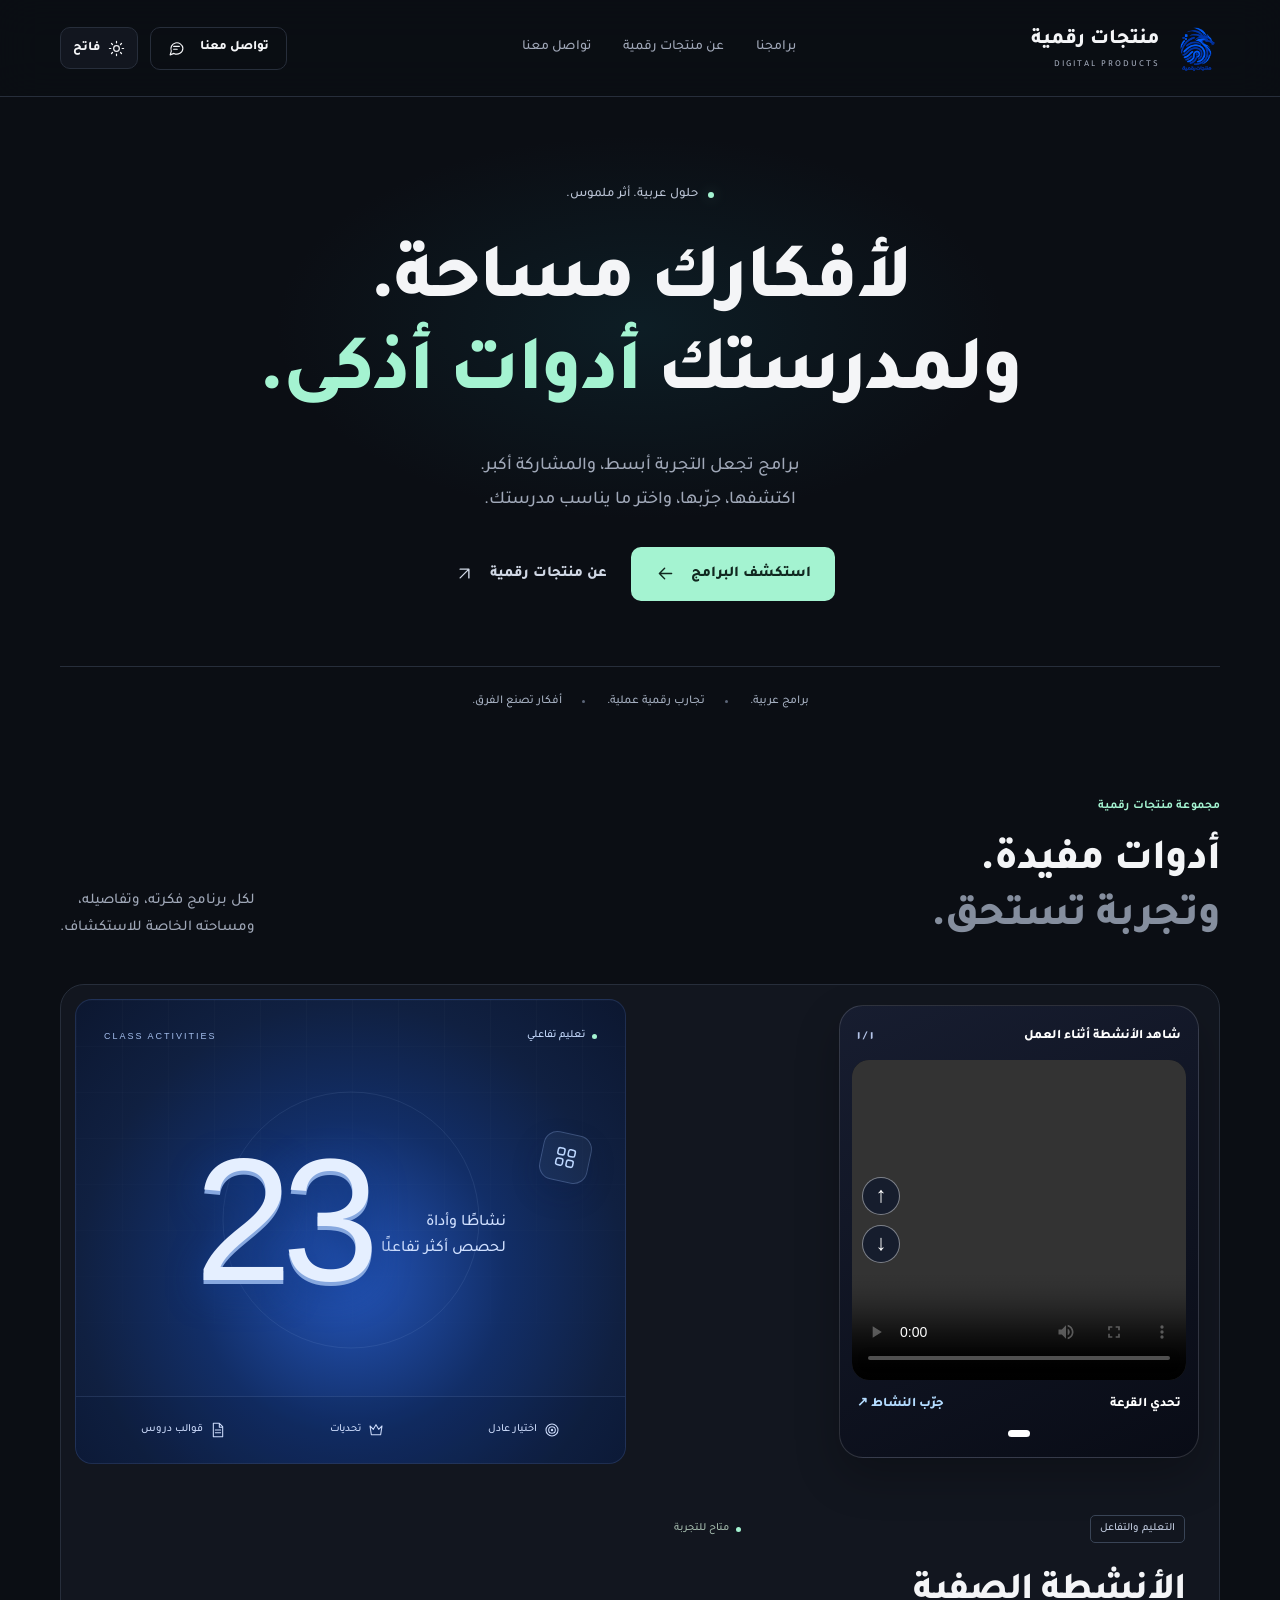
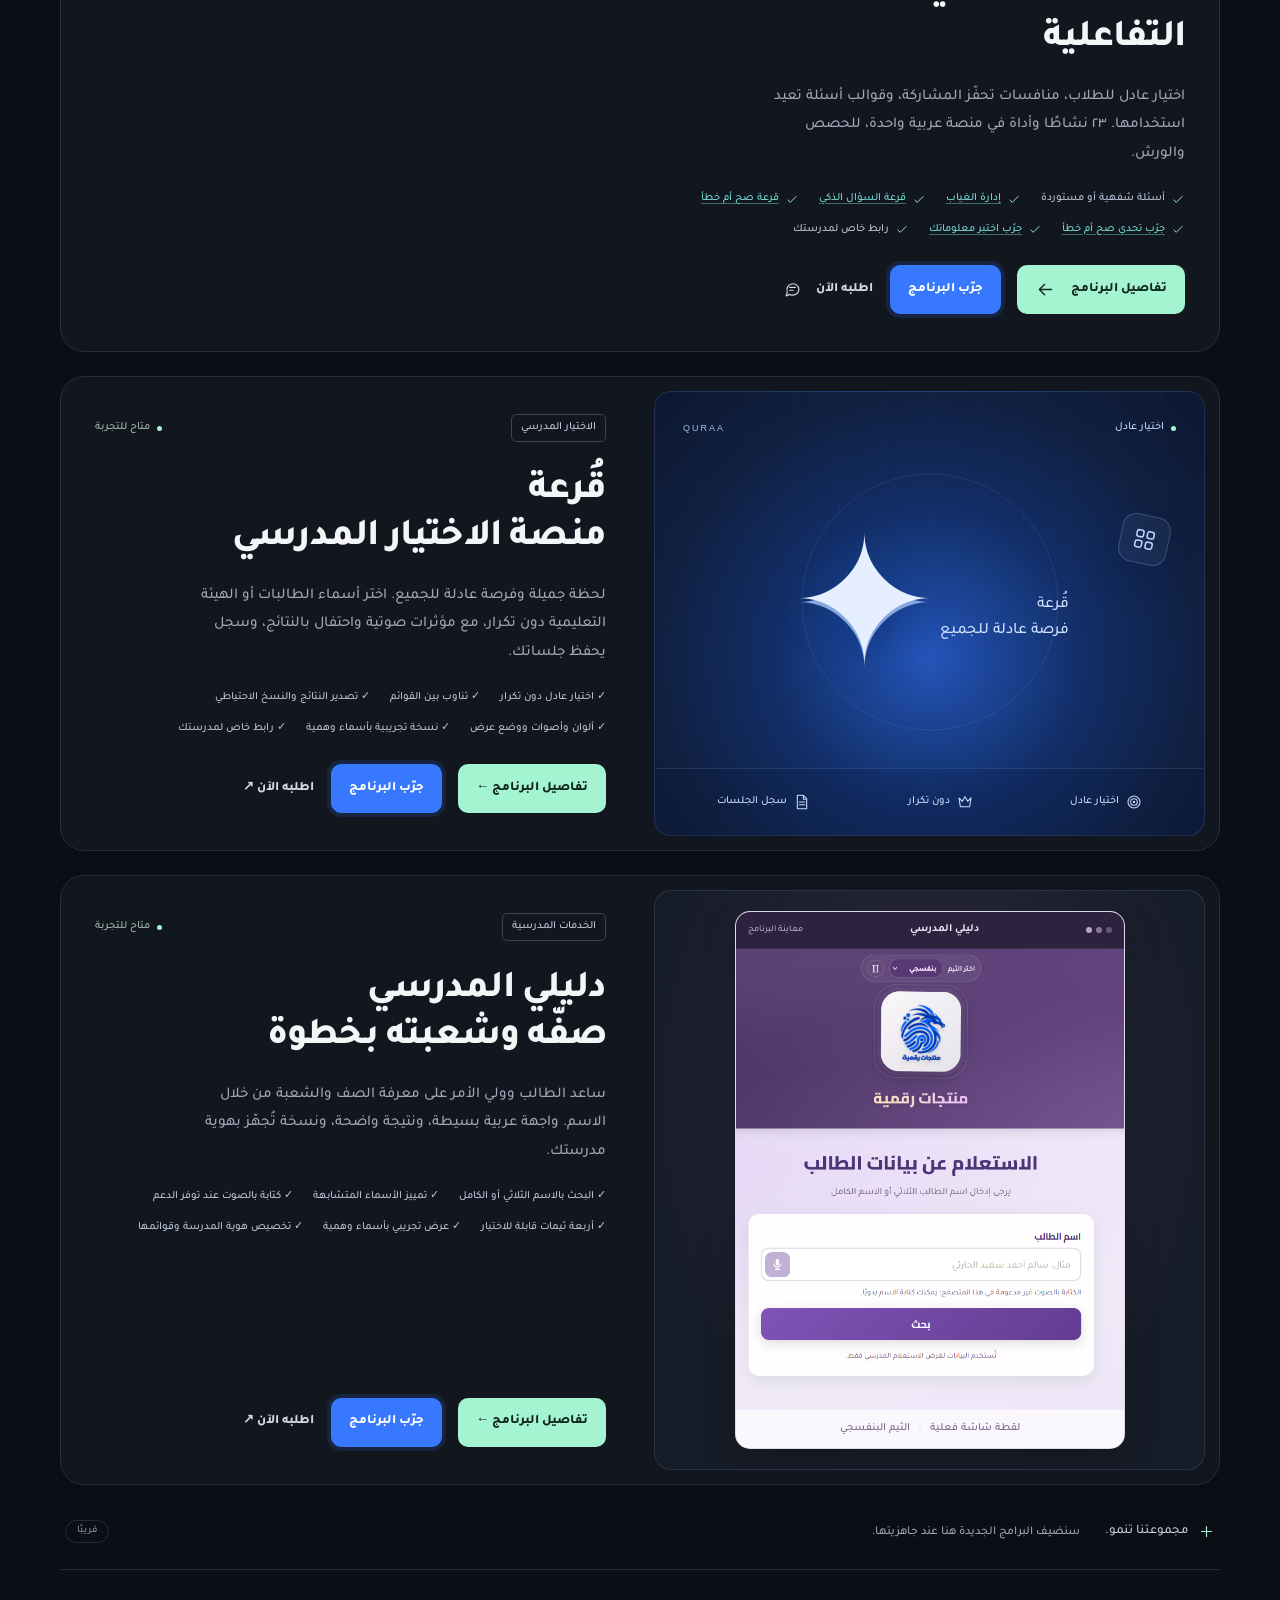
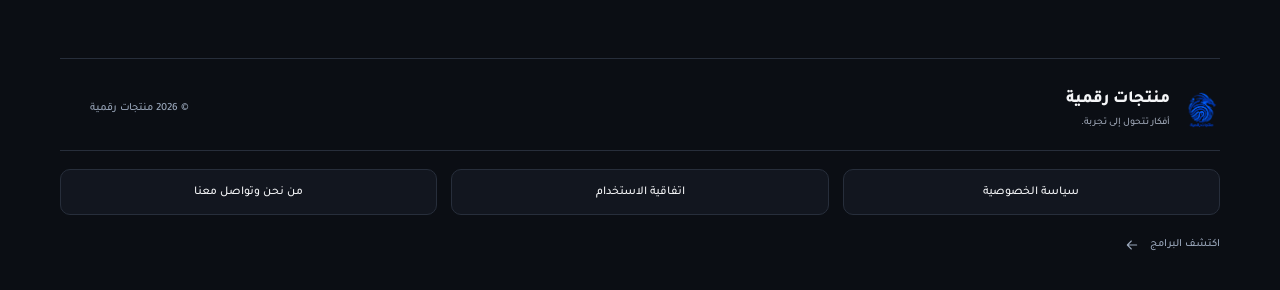
==== commit 1b7fa439: "Show actual School Lookup screenshot in product card and details preview" ====
--- a/index.html
+++ b/index.html
@@ -1,2 +1,3 @@
-<!doctype html><html lang="ar" dir="rtl"><head><meta charset="UTF-8"><meta name="viewport" content="width=device-width,initial-scale=1"><meta name="theme-color" content="#0b0e14"><title>برامج تصنع الفرق | منتجات رقمية</title><meta name="description" content="منتجات رقمية تقدم برامج وأدوات عربية بتجارب سهلة وعملية. استكشف البرامج وتفاصيل كل برنامج."><link rel="icon" href="assets/logo.png"><link rel="preconnect" href="https://fonts.googleapis.com"><link rel="preconnect" href="https://fonts.gstatic.com" crossorigin><link href="https://fonts.googleapis.com/css2?family=Tajawal:wght@400;500;700;800;900&display=swap" rel="stylesheet"><script src="assets/theme.js?v=1"></script><link rel="stylesheet" href="assets/styles.css?v=9"><link rel="stylesheet" href="assets/reels.css?v=1"><link rel="stylesheet" href="assets/school-lookup.css?v=1"></head><body><a class="skip" href="#main">انتقل إلى المحتوى</a><header class="header"><div class="wrap nav"><a class="brand" href="index.html"><img src="assets/logo.png" width="48" height="48" alt=""><span>منتجات رقمية<small>DIGITAL PRODUCTS</small></span></a><nav id="main-nav" aria-label="التنقل الرئيسي"><a href="index.html#programs">برامجنا</a><a href="about.html">عن منتجات رقمية</a><a href="about.html#contact">تواصل معنا</a></nav><div class="nav-end"><a class="button small outline" href="about.html#contact">تواصل معنا<svg viewBox="0 0 24 24" fill="none" stroke="currentColor" stroke-width="1.6" stroke-linecap="round" stroke-linejoin="round" aria-hidden="true"><path d="M21 11.5a8.5 8.5 0 0 1-12.6 7.4L3 21l1.7-5.3A8.5 8.5 0 1 1 21 11.5Z"/><path d="M8 9h8m-8 4h5"/></svg></a><button class="menu-toggle" aria-expanded="false" aria-controls="main-nav" aria-label="فتح القائمة"><svg viewBox="0 0 24 24" fill="none" stroke="currentColor" stroke-width="1.6" stroke-linecap="round" stroke-linejoin="round" aria-hidden="true"><path d="M4 7h16M4 12h16M4 17h16"/></svg></button><button class="theme-toggle" type="button" data-theme-toggle aria-label="التبديل إلى المظهر الفاتح" title="التبديل إلى المظهر الفاتح"><svg class="theme-sun" viewBox="0 0 24 24" fill="none" stroke="currentColor" stroke-width="1.7" stroke-linecap="round" aria-hidden="true"><circle cx="12" cy="12" r="4"/><path d="M12 2v2m0 16v2M4.93 4.93l1.42 1.42m11.3 11.3 1.42 1.42M2 12h2m16 0h2M4.93 19.07l1.42-1.42m11.3-11.3 1.42-1.42"/></svg><svg class="theme-moon" viewBox="0 0 24 24" fill="none" stroke="currentColor" stroke-width="1.7" stroke-linecap="round" stroke-linejoin="round" aria-hidden="true"><path d="M20.9 13A9 9 0 0 1 11 3.1 9 9 0 1 0 20.9 13Z"/></svg><span data-theme-label>فاتح</span></button></div></div></header><main id="main"><section class="hero wrap"><div class="hero-label"><span></span> حلول عربية. أثر ملموس.</div><h1>لأفكارك مساحة.<br>ولمدرستك <span>أدوات أذكى.</span></h1><p>برامج تجعل التجربة أبسط، والمشاركة أكبر.<br>اكتشفها، جرّبها، واختر ما يناسب مدرستك.</p><div class="hero-actions"><a class="button primary" href="#programs">استكشف البرامج <svg viewBox="0 0 24 24" fill="none" stroke="currentColor" stroke-width="1.6" stroke-linecap="round" stroke-linejoin="round" aria-hidden="true"><path d="M19 12H5m6-6-6 6 6 6"/></svg></a><a class="button quiet" href="about.html">عن منتجات رقمية <svg viewBox="0 0 24 24" fill="none" stroke="currentColor" stroke-width="1.6" stroke-linecap="round" stroke-linejoin="round" aria-hidden="true"><path d="M7 17 17 7M7 7h10v10"/></svg></a></div><div class="hero-foot"><span>برامج عربية.</span><span>تجارب رقمية عملية.</span><span>أفكار تصنع الفرق.</span></div><div class="hero-glow" aria-hidden="true"></div></section><section class="catalog section wrap" id="programs"><div class="section-head"><div><span class="eyebrow">مجموعة منتجات رقمية</span><h2>أدوات مفيدة.<br><span class="muted">وتجربة تستحق.</span></h2></div><p>لكل برنامج فكرته، وتفاصيله،<br>ومساحته الخاصة للاستكشاف.</p></div><div class="program-grid"><article class="product-card"><section class="reels-widget" aria-label="فيديوهات توضيحية للأنشطة"><div class="reels-heading"><span>شاهد الأنشطة أثناء العمل</span><span class="reels-counter" id="reelsCounter">١ / ١</span></div><div class="reels-stage" id="reelsStage"><div class="reels-empty" id="reelsEmpty"><span class="reels-play-icon">▶</span><strong>تحدي القرعة</strong><small>سيظهر فيديو العرض هنا عند نشره</small></div><video id="reelsVideo" playsinline preload="metadata" controls hidden></video><div class="reels-side"><button type="button" id="reelsPrev" aria-label="الفيديو السابق">↑</button><button type="button" id="reelsNext" aria-label="الفيديو التالي">↓</button></div></div><div class="reels-footer"><span id="reelsTitle">تحدي القرعة</span><a id="reelsActivityLink" href="https://activitiesclass.github.io/class-activities-platform/activities/quraa-challenge.html" target="_blank" rel="noopener noreferrer">جرّب النشاط ↗</a></div><div class="reels-dots" id="reelsDots" aria-label="التنقل بين الفيديوهات"></div></section><a class="art-link" href="programs/class-activities.html" aria-label="استكشف برنامج الأنشطة الصفية التفاعلية"><div class="product-art" aria-label="٢٣ نشاطًا وأداة للتعليم التفاعلي"><div class="art-grid"></div><div class="art-top"><span>CLASS ACTIVITIES</span><span class="live-dot">تعليم تفاعلي</span></div><div class="art-core"><div class="art-icon"><svg viewBox="0 0 24 24" fill="none" stroke="currentColor" stroke-width="1.6" stroke-linecap="round" stroke-linejoin="round" aria-hidden="true"><rect x="3" y="3" width="7" height="7" rx="2"/><rect x="14" y="3" width="7" height="7" rx="2"/><rect x="3" y="14" width="7" height="7" rx="2"/><rect x="14" y="14" width="7" height="7" rx="2"/></svg></div><span class="art-number" aria-hidden="true">23</span><span class="art-caption">نشاطًا وأداة<br>لحصص أكثر تفاعلًا</span></div><div class="art-bottom"><span><svg viewBox="0 0 24 24" fill="none" stroke="currentColor" stroke-width="1.6" stroke-linecap="round" stroke-linejoin="round" aria-hidden="true"><circle cx="12" cy="12" r="9"/><circle cx="12" cy="12" r="5"/><circle cx="12" cy="12" r="1"/></svg> اختيار عادل</span><span><svg viewBox="0 0 24 24" fill="none" stroke="currentColor" stroke-width="1.6" stroke-linecap="round" stroke-linejoin="round" aria-hidden="true"><path d="m3 6 5 5 4-7 4 7 5-5-2 13H5Z"/></svg> تحديات</span><span><svg viewBox="0 0 24 24" fill="none" stroke="currentColor" stroke-width="1.6" stroke-linecap="round" stroke-linejoin="round" aria-hidden="true"><path d="M14 2H5v20h14V7Zm0 0v6h5M8 12h8m-8 4h8"/></svg> قوالب دروس</span></div></div></a><div class="product-copy"><div class="product-meta"><span class="badge">التعليم والتفاعل</span><span class="availability"><i></i> متاح للتجربة</span></div><h3><a href="programs/class-activities.html">الأنشطة الصفية<br>التفاعلية</a></h3><p>اختيار عادل للطلاب، منافسات تحفّز المشاركة، وقوالب أسئلة تعيد استخدامها. ٢٣ نشاطًا وأداة في منصة عربية واحدة، للحصص والورش.</p><div class="product-features"><span><svg viewBox="0 0 24 24" fill="none" stroke="currentColor" stroke-width="1.6" stroke-linecap="round" stroke-linejoin="round" aria-hidden="true"><path d="m5 12 4 4L19 6"/></svg> أسئلة شفهية أو مستوردة</span><a href="programs/class-activities.html#absence"><svg viewBox="0 0 24 24" fill="none" stroke="currentColor" stroke-width="1.6" stroke-linecap="round" stroke-linejoin="round" aria-hidden="true"><path d="m5 12 4 4L19 6"/></svg> إدارة الغياب</a><a href="https://activitiesclass.github.io/class-activities-platform/activities/random-question.html" target="_blank" rel="noopener noreferrer"><svg viewBox="0 0 24 24" fill="none" stroke="currentColor" stroke-width="1.6" stroke-linecap="round" stroke-linejoin="round" aria-hidden="true"><path d="m5 12 4 4L19 6"/></svg> قرعة السؤال الذكي</a><a href="https://activitiesclass.github.io/class-activities-platform/activities/random-true-false.html" target="_blank" rel="noopener noreferrer"><svg viewBox="0 0 24 24" fill="none" stroke="currentColor" stroke-width="1.6" stroke-linecap="round" stroke-linejoin="round" aria-hidden="true"><path d="m5 12 4 4L19 6"/></svg> قرعة صح أم خطأ</a><a href="https://activitiesclass.github.io/class-activities-platform/activities/true-false.html" target="_blank" rel="noopener noreferrer"><svg viewBox="0 0 24 24" fill="none" stroke="currentColor" stroke-width="1.6" stroke-linecap="round" stroke-linejoin="round" aria-hidden="true"><path d="m5 12 4 4L19 6"/></svg> جرّب تحدي صح أم خطأ</a><a href="https://activitiesclass.github.io/class-activities-platform/activities/individual-quiz.html" target="_blank" rel="noopener noreferrer"><svg viewBox="0 0 24 24" fill="none" stroke="currentColor" stroke-width="1.6" stroke-linecap="round" stroke-linejoin="round" aria-hidden="true"><path d="m5 12 4 4L19 6"/></svg> جرّب اختبر معلوماتك</a><span><svg viewBox="0 0 24 24" fill="none" stroke="currentColor" stroke-width="1.6" stroke-linecap="round" stroke-linejoin="round" aria-hidden="true"><path d="m5 12 4 4L19 6"/></svg> رابط خاص لمدرستك</span></div><div class="product-actions"><a class="button primary" href="programs/class-activities.html">تفاصيل البرنامج <svg viewBox="0 0 24 24" fill="none" stroke="currentColor" stroke-width="1.6" stroke-linecap="round" stroke-linejoin="round" aria-hidden="true"><path d="M19 12H5m6-6-6 6 6 6"/></svg></a><a class="button trial-button" href="https://activitiesclass.github.io/class-activities-platform/" target="_blank" rel="noopener noreferrer">جرّب البرنامج</a><a class="button quiet" data-order="برنامج الأنشطة الصفية التفاعلية" href="https://api.whatsapp.com/send?phone=96894054911&amp;text=%D9%85%D8%B1%D8%AD%D8%A8%D9%8B%D8%A7%20%D9%85%D9%86%D8%AA%D8%AC%D8%A7%D8%AA%20%D8%B1%D9%82%D9%85%D9%8A%D8%A9%D8%8C%20%D8%A3%D8%B1%D8%BA%D8%A8%20%D9%81%D9%8A%20%D8%B7%D9%84%D8%A8%20%D8%A8%D8%B1%D9%86%D8%A7%D9%85%D8%AC%20%D8%A7%D9%84%D8%A3%D9%86%D8%B4%D8%B7%D8%A9%20%D8%A7%D9%84%D8%B5%D9%81%D9%8A%D8%A9%20%D8%A7%D9%84%D8%AA%D9%81%D8%A7%D8%B9%D9%84%D9%8A%D8%A9%20%D9%84%D9%85%D8%AF%D8%B1%D8%B3%D8%AA%D9%8A%20%D9%88%D9%85%D8%B9%D8%B1%D9%81%D8%A9%20%D8%A7%D9%84%D8%B3%D8%B9%D8%B1%20%D9%88%D8%AA%D9%81%D8%A7%D8%B5%D9%8A%D9%84%20%D8%A7%D9%84%D8%AA%D8%AC%D9%87%D9%8A%D8%B2." target="_blank" rel="noopener noreferrer">اطلبه الآن<svg viewBox="0 0 24 24" fill="none" stroke="currentColor" stroke-width="1.6" stroke-linecap="round" stroke-linejoin="round" aria-hidden="true"><path d="M21 11.5a8.5 8.5 0 0 1-12.6 7.4L3 21l1.7-5.3A8.5 8.5 0 1 1 21 11.5Z"/><path d="M8 9h8m-8 4h5"/></svg></a></div></div></article><article class="product-card" id="quraa"><a class="art-link" href="programs/quraa.html" aria-label="استكشف برنامج قُرعة"><div class="product-art" aria-label="قُرعة — منصة الاختيار المدرسي"><div class="art-grid"></div><div class="art-top"><span>QURAA</span><span class="live-dot">اختيار عادل</span></div><div class="art-core"><div class="art-icon"><svg viewBox="0 0 24 24" fill="none" stroke="currentColor" stroke-width="1.6" stroke-linecap="round" stroke-linejoin="round" aria-hidden="true"><rect x="3" y="3" width="7" height="7" rx="2"/><rect x="14" y="3" width="7" height="7" rx="2"/><rect x="3" y="14" width="7" height="7" rx="2"/><rect x="14" y="14" width="7" height="7" rx="2"/></svg></div><span class="art-number" aria-hidden="true">✦</span><span class="art-caption">قُرعة<br>فرصة عادلة للجميع</span></div><div class="art-bottom"><span><svg viewBox="0 0 24 24" fill="none" stroke="currentColor" stroke-width="1.6" stroke-linecap="round" stroke-linejoin="round" aria-hidden="true"><circle cx="12" cy="12" r="9"/><circle cx="12" cy="12" r="5"/><circle cx="12" cy="12" r="1"/></svg> اختيار عادل</span><span><svg viewBox="0 0 24 24" fill="none" stroke="currentColor" stroke-width="1.6" stroke-linecap="round" stroke-linejoin="round" aria-hidden="true"><path d="m3 6 5 5 4-7 4 7 5-5-2 13H5Z"/></svg> دون تكرار</span><span><svg viewBox="0 0 24 24" fill="none" stroke="currentColor" stroke-width="1.6" stroke-linecap="round" stroke-linejoin="round" aria-hidden="true"><path d="M14 2H5v20h14V7Zm0 0v6h5M8 12h8m-8 4h8"/></svg> سجل الجلسات</span></div></div></a><div class="product-copy"><div class="product-meta"><span class="badge">الاختيار المدرسي</span><span class="availability"><i></i> متاح للتجربة</span></div><h3><a href="programs/quraa.html">قُرعة<br>منصة الاختيار المدرسي</a></h3><p>لحظة جميلة وفرصة عادلة للجميع. اختر أسماء الطالبات أو الهيئة التعليمية دون تكرار، مع مؤثرات صوتية واحتفال بالنتائج، وسجل يحفظ جلساتك.</p><div class="product-features"><span>✓ اختيار عادل دون تكرار</span><span>✓ تناوب بين القوائم</span><span>✓ تصدير النتائج والنسخ الاحتياطي</span><span>✓ ألوان وأصوات ووضع عرض</span><span>✓ نسخة تجريبية بأسماء وهمية</span><span>✓ رابط خاص لمدرستك</span></div><div class="product-actions"><a class="button primary" href="programs/quraa.html">تفاصيل البرنامج ←</a><a class="button trial-button" href="https://activitiesclass.github.io/quraa/" target="_blank" rel="noopener noreferrer">جرّب البرنامج</a><a class="button quiet" data-order="برنامج قُرعة" href="https://api.whatsapp.com/send?phone=96894054911&amp;text=%D9%85%D8%B1%D8%AD%D8%A8%D9%8B%D8%A7%20%D9%85%D9%86%D8%AA%D8%AC%D8%A7%D8%AA%20%D8%B1%D9%82%D9%85%D9%8A%D8%A9%D8%8C%20%D8%A3%D8%B1%D8%BA%D8%A8%20%D9%81%D9%8A%20%D8%B7%D9%84%D8%A8%20%D8%A8%D8%B1%D9%86%D8%A7%D9%85%D8%AC%20%D9%82%D9%8F%D8%B1%D8%B9%D8%A9%20%D9%84%D9%85%D8%AF%D8%B1%D8%B3%D8%AA%D9%8A%20%D9%88%D9%85%D8%B9%D8%B1%D9%81%D8%A9%20%D8%A7%D9%84%D8%B3%D8%B9%D8%B1%20%D9%88%D8%AA%D9%81%D8%A7%D8%B5%D9%8A%D9%84%20%D8%A7%D9%84%D8%AA%D8%AC%D9%87%D9%8A%D8%B2." target="_blank" rel="noopener noreferrer">اطلبه الآن ↗</a></div></div></article><article class="product-card" id="school-lookup"><a class="art-link" href="programs/school-lookup.html" aria-label="استكشف دليلي المدرسي"><div class="product-art lookup-art"><div class="art-grid"></div><div class="art-top"><span>SCHOOL LOOKUP</span><span class="live-dot">دليلي المدرسي</span></div><div class="lookup-preview" aria-hidden="true"><div class="lookup-preview-title">صفّه وشعبته.<br><span>بخطوة بسيطة.</span></div><div class="lookup-preview-box"><small>اسم الطالب · مثال وهمي</small><strong>سالم أحمد سعيد</strong><div class="lookup-preview-search">اعرض الصف والشعبة ←</div><div class="lookup-preview-result"><span>الصف <b>الخامس</b></span><span>الشعبة <b>١</b></span></div></div></div><div class="art-bottom"><span>بحث بالاسم</span><span>واجهة للجوال</span><span>هوية مدرستك</span></div></div></a><div class="product-copy"><div class="product-meta"><span class="badge">الخدمات المدرسية</span><span class="availability"><i></i> متاح للتجربة</span></div><h3><a href="programs/school-lookup.html">دليلي المدرسي<br>صفّه وشعبته بخطوة</a></h3><p>ساعد الطالب وولي الأمر على معرفة الصف والشعبة من خلال الاسم. واجهة عربية بسيطة، ونتيجة واضحة، ونسخة تُجهّز بهوية مدرستك.</p><div class="product-features"><span>✓ البحث بالاسم الثلاثي أو الكامل</span><span>✓ تمييز الأسماء المتشابهة</span><span>✓ كتابة بالصوت عند توفر الدعم</span><span>✓ نتيجة واضحة للصف والشعبة</span><span>✓ عرض تجريبي بأسماء وهمية</span><span>✓ تخصيص هوية المدرسة وقوائمها</span></div><div class="product-actions"><a class="button primary" href="programs/school-lookup.html">تفاصيل البرنامج ←</a><a class="button trial-button" href="https://activitiesclass.github.io/school-lookup/" target="_blank" rel="noopener noreferrer">جرّب البرنامج</a><a class="button quiet" data-order="برنامج دليلي المدرسي" href="https://api.whatsapp.com/send?phone=96894054911&amp;text=%D9%85%D8%B1%D8%AD%D8%A8%D9%8B%D8%A7%20%D9%85%D9%86%D8%AA%D8%AC%D8%A7%D8%AA%20%D8%B1%D9%82%D9%85%D9%8A%D8%A9%D8%8C%20%D8%A3%D8%B1%D8%BA%D8%A8%20%D9%81%D9%8A%20%D8%B7%D9%84%D8%A8%20%D8%A8%D8%B1%D9%86%D8%A7%D9%85%D8%AC%20%D8%AF%D9%84%D9%8A%D9%84%D9%8A%20%D8%A7%D9%84%D9%85%D8%AF%D8%B1%D8%B3%D9%8A%20%D9%84%D9%85%D8%AF%D8%B1%D8%B3%D8%AA%D9%8A%20%D9%88%D9%85%D8%B9%D8%B1%D9%81%D8%A9%20%D8%A7%D9%84%D8%B3%D8%B9%D8%B1%20%D9%88%D8%AA%D9%81%D8%A7%D8%B5%D9%8A%D9%84%20%D8%A7%D9%84%D8%AA%D8%AC%D9%87%D9%8A%D8%B2." target="_blank" rel="noopener noreferrer">اطلبه الآن ↗</a></div></div></article></div><div class="next-product"><span><svg viewBox="0 0 24 24" fill="none" stroke="currentColor" stroke-width="1.6" stroke-linecap="round" stroke-linejoin="round" aria-hidden="true"><path d="M12 5v14M5 12h14"/></svg> مجموعتنا تنمو.</span><p>سنضيف البرامج الجديدة هنا عند جاهزيتها.</p><span class="soon">قريبًا</span></div></section></main><footer class="wrap footer footer-with-links"><a class="brand" href="index.html"><img src="assets/logo.png" width="38" height="38" alt=""><span>منتجات رقمية<small>أفكار تتحول إلى تجربة.</small></span></a><p>© <span data-year>2026</span> منتجات رقمية</p><nav class="footer-links" aria-label="روابط قانونية ومعلوماتية"><a href="privacy.html">سياسة الخصوصية</a><a href="terms.html">اتفاقية الاستخدام</a><a href="about.html">من نحن وتواصل معنا</a></nav><a href="index.html#programs">اكتشف البرامج <svg viewBox="0 0 24 24" fill="none" stroke="currentColor" stroke-width="1.6" stroke-linecap="round" stroke-linejoin="round" aria-hidden="true"><path d="M19 12H5m6-6-6 6 6 6"/></svg></a></footer><script src="assets/site-config.js?v=6"></script><script src="assets/app.js?v=7"></script><script src="assets/reels.js?v=1" defer></script></body></html>
+<!doctype html><html lang="ar" dir="rtl"><head><meta charset="UTF-8"><meta name="viewport" content="width=device-width,initial-scale=1"><meta name="theme-color" content="#0b0e14"><title>برامج تصنع الفرق | منتجات رقمية</title><meta name="description" content="منتجات رقمية تقدم برامج وأدوات عربية بتجارب سهلة وعملية. استكشف البرامج وتفاصيل كل برنامج."><link rel="icon" href="assets/logo.png"><link rel="preconnect" href="https://fonts.googleapis.com"><link rel="preconnect" href="https://fonts.gstatic.com" crossorigin><link href="https://fonts.googleapis.com/css2?family=Tajawal:wght@400;500;700;800;900&display=swap" rel="stylesheet"><script src="assets/theme.js?v=1"></script><link rel="stylesheet" href="assets/styles.css?v=9"><link rel="stylesheet" href="assets/reels.css?v=1"><link rel="stylesheet" href="assets/school-lookup.css?v=2"></head><body><a class="skip" href="#main">انتقل إلى المحتوى</a><header class="header"><div class="wrap nav"><a class="brand" href="index.html"><img src="assets/logo.png" width="48" height="48" alt=""><span>منتجات رقمية<small>DIGITAL PRODUCTS</small></span></a><nav id="main-nav" aria-label="التنقل الرئيسي"><a href="index.html#programs">برامجنا</a><a href="about.html">عن منتجات رقمية</a><a href="about.html#contact">تواصل معنا</a></nav><div class="nav-end"><a class="button small outline" href="about.html#contact">تواصل معنا<svg viewBox="0 0 24 24" fill="none" stroke="currentColor" stroke-width="1.6" stroke-linecap="round" stroke-linejoin="round" aria-hidden="true"><path d="M21 11.5a8.5 8.5 0 0 1-12.6 7.4L3 21l1.7-5.3A8.5 8.5 0 1 1 21 11.5Z"/><path d="M8 9h8m-8 4h5"/></svg></a><button class="menu-toggle" aria-expanded="false" aria-controls="main-nav" aria-label="فتح القائمة"><svg viewBox="0 0 24 24" fill="none" stroke="currentColor" stroke-width="1.6" stroke-linecap="round" stroke-linejoin="round" aria-hidden="true"><path d="M4 7h16M4 12h16M4 17h16"/></svg></button><button class="theme-toggle" type="button" data-theme-toggle aria-label="التبديل إلى المظهر الفاتح" title="التبديل إلى المظهر الفاتح"><svg class="theme-sun" viewBox="0 0 24 24" fill="none" stroke="currentColor" stroke-width="1.7" stroke-linecap="round" aria-hidden="true"><circle cx="12" cy="12" r="4"/><path d="M12 2v2m0 16v2M4.93 4.93l1.42 1.42m11.3 11.3 1.42 1.42M2 12h2m16 0h2M4.93 19.07l1.42-1.42m11.3-11.3 1.42-1.42"/></svg><svg class="theme-moon" viewBox="0 0 24 24" fill="none" stroke="currentColor" stroke-width="1.7" stroke-linecap="round" stroke-linejoin="round" aria-hidden="true"><path d="M20.9 13A9 9 0 0 1 11 3.1 9 9 0 1 0 20.9 13Z"/></svg><span data-theme-label>فاتح</span></button></div></div></header><main id="main"><section class="hero wrap"><div class="hero-label"><span></span> حلول عربية. أثر ملموس.</div><h1>لأفكارك مساحة.<br>ولمدرستك <span>أدوات أذكى.</span></h1><p>برامج تجعل التجربة أبسط، والمشاركة أكبر.<br>اكتشفها، جرّبها، واختر ما يناسب مدرستك.</p><div class="hero-actions"><a class="button primary" href="#programs">استكشف البرامج <svg viewBox="0 0 24 24" fill="none" stroke="currentColor" stroke-width="1.6" stroke-linecap="round" stroke-linejoin="round" aria-hidden="true"><path d="M19 12H5m6-6-6 6 6 6"/></svg></a><a class="button quiet" href="about.html">عن منتجات رقمية <svg viewBox="0 0 24 24" fill="none" stroke="currentColor" stroke-width="1.6" stroke-linecap="round" stroke-linejoin="round" aria-hidden="true"><path d="M7 17 17 7M7 7h10v10"/></svg></a></div><div class="hero-foot"><span>برامج عربية.</span><span>تجارب رقمية عملية.</span><span>أفكار تصنع الفرق.</span></div><div class="hero-glow" aria-hidden="true"></div></section><section class="catalog section wrap" id="programs"><div class="section-head"><div><span class="eyebrow">مجموعة منتجات رقمية</span><h2>أدوات مفيدة.<br><span class="muted">وتجربة تستحق.</span></h2></div><p>لكل برنامج فكرته، وتفاصيله،<br>ومساحته الخاصة للاستكشاف.</p></div><div class="program-grid"><article class="product-card"><section class="reels-widget" aria-label="فيديوهات توضيحية للأنشطة"><div class="reels-heading"><span>شاهد الأنشطة أثناء العمل</span><span class="reels-counter" id="reelsCounter">١ / ١</span></div><div class="reels-stage" id="reelsStage"><div class="reels-empty" id="reelsEmpty"><span class="reels-play-icon">▶</span><strong>تحدي القرعة</strong><small>سيظهر فيديو العرض هنا عند نشره</small></div><video id="reelsVideo" playsinline preload="metadata" controls hidden></video><div class="reels-side"><button type="button" id="reelsPrev" aria-label="الفيديو السابق">↑</button><button type="button" id="reelsNext" aria-label="الفيديو التالي">↓</button></div></div><div class="reels-footer"><span id="reelsTitle">تحدي القرعة</span><a id="reelsActivityLink" href="https://activitiesclass.github.io/class-activities-platform/activities/quraa-challenge.html" target="_blank" rel="noopener noreferrer">جرّب النشاط ↗</a></div><div class="reels-dots" id="reelsDots" aria-label="التنقل بين الفيديوهات"></div></section><a class="art-link" href="programs/class-activities.html" aria-label="استكشف برنامج الأنشطة الصفية التفاعلية"><div class="product-art" aria-label="٢٣ نشاطًا وأداة للتعليم التفاعلي"><div class="art-grid"></div><div class="art-top"><span>CLASS ACTIVITIES</span><span class="live-dot">تعليم تفاعلي</span></div><div class="art-core"><div class="art-icon"><svg viewBox="0 0 24 24" fill="none" stroke="currentColor" stroke-width="1.6" stroke-linecap="round" stroke-linejoin="round" aria-hidden="true"><rect x="3" y="3" width="7" height="7" rx="2"/><rect x="14" y="3" width="7" height="7" rx="2"/><rect x="3" y="14" width="7" height="7" rx="2"/><rect x="14" y="14" width="7" height="7" rx="2"/></svg></div><span class="art-number" aria-hidden="true">23</span><span class="art-caption">نشاطًا وأداة<br>لحصص أكثر تفاعلًا</span></div><div class="art-bottom"><span><svg viewBox="0 0 24 24" fill="none" stroke="currentColor" stroke-width="1.6" stroke-linecap="round" stroke-linejoin="round" aria-hidden="true"><circle cx="12" cy="12" r="9"/><circle cx="12" cy="12" r="5"/><circle cx="12" cy="12" r="1"/></svg> اختيار عادل</span><span><svg viewBox="0 0 24 24" fill="none" stroke="currentColor" stroke-width="1.6" stroke-linecap="round" stroke-linejoin="round" aria-hidden="true"><path d="m3 6 5 5 4-7 4 7 5-5-2 13H5Z"/></svg> تحديات</span><span><svg viewBox="0 0 24 24" fill="none" stroke="currentColor" stroke-width="1.6" stroke-linecap="round" stroke-linejoin="round" aria-hidden="true"><path d="M14 2H5v20h14V7Zm0 0v6h5M8 12h8m-8 4h8"/></svg> قوالب دروس</span></div></div></a><div class="product-copy"><div class="product-meta"><span class="badge">التعليم والتفاعل</span><span class="availability"><i></i> متاح للتجربة</span></div><h3><a href="programs/class-activities.html">الأنشطة الصفية<br>التفاعلية</a></h3><p>اختيار عادل للطلاب، منافسات تحفّز المشاركة، وقوالب أسئلة تعيد استخدامها. ٢٣ نشاطًا وأداة في منصة عربية واحدة، للحصص والورش.</p><div class="product-features"><span><svg viewBox="0 0 24 24" fill="none" stroke="currentColor" stroke-width="1.6" stroke-linecap="round" stroke-linejoin="round" aria-hidden="true"><path d="m5 12 4 4L19 6"/></svg> أسئلة شفهية أو مستوردة</span><a href="programs/class-activities.html#absence"><svg viewBox="0 0 24 24" fill="none" stroke="currentColor" stroke-width="1.6" stroke-linecap="round" stroke-linejoin="round" aria-hidden="true"><path d="m5 12 4 4L19 6"/></svg> إدارة الغياب</a><a href="https://activitiesclass.github.io/class-activities-platform/activities/random-question.html" target="_blank" rel="noopener noreferrer"><svg viewBox="0 0 24 24" fill="none" stroke="currentColor" stroke-width="1.6" stroke-linecap="round" stroke-linejoin="round" aria-hidden="true"><path d="m5 12 4 4L19 6"/></svg> قرعة السؤال الذكي</a><a href="https://activitiesclass.github.io/class-activities-platform/activities/random-true-false.html" target="_blank" rel="noopener noreferrer"><svg viewBox="0 0 24 24" fill="none" stroke="currentColor" stroke-width="1.6" stroke-linecap="round" stroke-linejoin="round" aria-hidden="true"><path d="m5 12 4 4L19 6"/></svg> قرعة صح أم خطأ</a><a href="https://activitiesclass.github.io/class-activities-platform/activities/true-false.html" target="_blank" rel="noopener noreferrer"><svg viewBox="0 0 24 24" fill="none" stroke="currentColor" stroke-width="1.6" stroke-linecap="round" stroke-linejoin="round" aria-hidden="true"><path d="m5 12 4 4L19 6"/></svg> جرّب تحدي صح أم خطأ</a><a href="https://activitiesclass.github.io/class-activities-platform/activities/individual-quiz.html" target="_blank" rel="noopener noreferrer"><svg viewBox="0 0 24 24" fill="none" stroke="currentColor" stroke-width="1.6" stroke-linecap="round" stroke-linejoin="round" aria-hidden="true"><path d="m5 12 4 4L19 6"/></svg> جرّب اختبر معلوماتك</a><span><svg viewBox="0 0 24 24" fill="none" stroke="currentColor" stroke-width="1.6" stroke-linecap="round" stroke-linejoin="round" aria-hidden="true"><path d="m5 12 4 4L19 6"/></svg> رابط خاص لمدرستك</span></div><div class="product-actions"><a class="button primary" href="programs/class-activities.html">تفاصيل البرنامج <svg viewBox="0 0 24 24" fill="none" stroke="currentColor" stroke-width="1.6" stroke-linecap="round" stroke-linejoin="round" aria-hidden="true"><path d="M19 12H5m6-6-6 6 6 6"/></svg></a><a class="button trial-button" href="https://activitiesclass.github.io/class-activities-platform/" target="_blank" rel="noopener noreferrer">جرّب البرنامج</a><a class="button quiet" data-order="برنامج الأنشطة الصفية التفاعلية" href="https://api.whatsapp.com/send?phone=96894054911&amp;text=%D9%85%D8%B1%D8%AD%D8%A8%D9%8B%D8%A7%20%D9%85%D9%86%D8%AA%D8%AC%D8%A7%D8%AA%20%D8%B1%D9%82%D9%85%D9%8A%D8%A9%D8%8C%20%D8%A3%D8%B1%D8%BA%D8%A8%20%D9%81%D9%8A%20%D8%B7%D9%84%D8%A8%20%D8%A8%D8%B1%D9%86%D8%A7%D9%85%D8%AC%20%D8%A7%D9%84%D8%A3%D9%86%D8%B4%D8%B7%D8%A9%20%D8%A7%D9%84%D8%B5%D9%81%D9%8A%D8%A9%20%D8%A7%D9%84%D8%AA%D9%81%D8%A7%D8%B9%D9%84%D9%8A%D8%A9%20%D9%84%D9%85%D8%AF%D8%B1%D8%B3%D8%AA%D9%8A%20%D9%88%D9%85%D8%B9%D8%B1%D9%81%D8%A9%20%D8%A7%D9%84%D8%B3%D8%B9%D8%B1%20%D9%88%D8%AA%D9%81%D8%A7%D8%B5%D9%8A%D9%84%20%D8%A7%D9%84%D8%AA%D8%AC%D9%87%D9%8A%D8%B2." target="_blank" rel="noopener noreferrer">اطلبه الآن<svg viewBox="0 0 24 24" fill="none" stroke="currentColor" stroke-width="1.6" stroke-linecap="round" stroke-linejoin="round" aria-hidden="true"><path d="M21 11.5a8.5 8.5 0 0 1-12.6 7.4L3 21l1.7-5.3A8.5 8.5 0 1 1 21 11.5Z"/><path d="M8 9h8m-8 4h5"/></svg></a></div></div></article><article class="product-card" id="quraa"><a class="art-link" href="programs/quraa.html" aria-label="استكشف برنامج قُرعة"><div class="product-art" aria-label="قُرعة — منصة الاختيار المدرسي"><div class="art-grid"></div><div class="art-top"><span>QURAA</span><span class="live-dot">اختيار عادل</span></div><div class="art-core"><div class="art-icon"><svg viewBox="0 0 24 24" fill="none" stroke="currentColor" stroke-width="1.6" stroke-linecap="round" stroke-linejoin="round" aria-hidden="true"><rect x="3" y="3" width="7" height="7" rx="2"/><rect x="14" y="3" width="7" height="7" rx="2"/><rect x="3" y="14" width="7" height="7" rx="2"/><rect x="14" y="14" width="7" height="7" rx="2"/></svg></div><span class="art-number" aria-hidden="true">✦</span><span class="art-caption">قُرعة<br>فرصة عادلة للجميع</span></div><div class="art-bottom"><span><svg viewBox="0 0 24 24" fill="none" stroke="currentColor" stroke-width="1.6" stroke-linecap="round" stroke-linejoin="round" aria-hidden="true"><circle cx="12" cy="12" r="9"/><circle cx="12" cy="12" r="5"/><circle cx="12" cy="12" r="1"/></svg> اختيار عادل</span><span><svg viewBox="0 0 24 24" fill="none" stroke="currentColor" stroke-width="1.6" stroke-linecap="round" stroke-linejoin="round" aria-hidden="true"><path d="m3 6 5 5 4-7 4 7 5-5-2 13H5Z"/></svg> دون تكرار</span><span><svg viewBox="0 0 24 24" fill="none" stroke="currentColor" stroke-width="1.6" stroke-linecap="round" stroke-linejoin="round" aria-hidden="true"><path d="M14 2H5v20h14V7Zm0 0v6h5M8 12h8m-8 4h8"/></svg> سجل الجلسات</span></div></div></a><div class="product-copy"><div class="product-meta"><span class="badge">الاختيار المدرسي</span><span class="availability"><i></i> متاح للتجربة</span></div><h3><a href="programs/quraa.html">قُرعة<br>منصة الاختيار المدرسي</a></h3><p>لحظة جميلة وفرصة عادلة للجميع. اختر أسماء الطالبات أو الهيئة التعليمية دون تكرار، مع مؤثرات صوتية واحتفال بالنتائج، وسجل يحفظ جلساتك.</p><div class="product-features"><span>✓ اختيار عادل دون تكرار</span><span>✓ تناوب بين القوائم</span><span>✓ تصدير النتائج والنسخ الاحتياطي</span><span>✓ ألوان وأصوات ووضع عرض</span><span>✓ نسخة تجريبية بأسماء وهمية</span><span>✓ رابط خاص لمدرستك</span></div><div class="product-actions"><a class="button primary" href="programs/quraa.html">تفاصيل البرنامج ←</a><a class="button trial-button" href="https://activitiesclass.github.io/quraa/" target="_blank" rel="noopener noreferrer">جرّب البرنامج</a><a class="button quiet" data-order="برنامج قُرعة" href="https://api.whatsapp.com/send?phone=96894054911&amp;text=%D9%85%D8%B1%D8%AD%D8%A8%D9%8B%D8%A7%20%D9%85%D9%86%D8%AA%D8%AC%D8%A7%D8%AA%20%D8%B1%D9%82%D9%85%D9%8A%D8%A9%D8%8C%20%D8%A3%D8%B1%D8%BA%D8%A8%20%D9%81%D9%8A%20%D8%B7%D9%84%D8%A8%20%D8%A8%D8%B1%D9%86%D8%A7%D9%85%D8%AC%20%D9%82%D9%8F%D8%B1%D8%B9%D8%A9%20%D9%84%D9%85%D8%AF%D8%B1%D8%B3%D8%AA%D9%8A%20%D9%88%D9%85%D8%B9%D8%B1%D9%81%D8%A9%20%D8%A7%D9%84%D8%B3%D8%B9%D8%B1%20%D9%88%D8%AA%D9%81%D8%A7%D8%B5%D9%8A%D9%84%20%D8%A7%D9%84%D8%AA%D8%AC%D9%87%D9%8A%D8%B2." target="_blank" rel="noopener noreferrer">اطلبه الآن ↗</a></div></div></article><article class="product-card" id="school-lookup"><a class="art-link" href="programs/school-lookup.html" aria-label="استكشف دليلي المدرسي"><div class="product-art lookup-screenshot-art"><figure class="lookup-screen-frame"><div class="lookup-screen-toolbar" aria-hidden="true"><span class="lookup-screen-dots"><i></i><i></i><i></i></span><span>دليلي المدرسي</span><span class="lookup-screen-label">معاينة البرنامج</span></div><div class="lookup-screen-body"><img class="lookup-screenshot" src="assets/images/school-lookup-preview.png" width="681" height="809" loading="lazy" decoding="async" alt="لقطة شاشة فعلية لبرنامج دليلي المدرسي بالثيم البنفسجي، تعرض شعار منتجات رقمية ونموذج البحث عن بيانات الطالب"></div><figcaption>لقطة شاشة فعلية <span>·</span> الثيم البنفسجي</figcaption></figure></div></a><div class="product-copy"><div class="product-meta"><span class="badge">الخدمات المدرسية</span><span class="availability"><i></i> متاح للتجربة</span></div><h3><a href="programs/school-lookup.html">دليلي المدرسي<br>صفّه وشعبته بخطوة</a></h3><p>ساعد الطالب وولي الأمر على معرفة الصف والشعبة من خلال الاسم. واجهة عربية بسيطة، ونتيجة واضحة، ونسخة تُجهّز بهوية مدرستك.</p><div class="product-features"><span>✓ البحث بالاسم الثلاثي أو الكامل</span><span>✓ تمييز الأسماء المتشابهة</span><span>✓ كتابة بالصوت عند توفر الدعم</span><span>✓ أربعة ثيمات قابلة للاختيار</span><span>✓ عرض تجريبي بأسماء وهمية</span><span>✓ تخصيص هوية المدرسة وقوائمها</span></div><div class="product-actions"><a class="button primary" href="programs/school-lookup.html">تفاصيل البرنامج ←</a><a class="button trial-button" href="https://activitiesclass.github.io/school-lookup/" target="_blank" rel="noopener noreferrer">جرّب البرنامج</a><a class="button quiet" data-order="برنامج دليلي المدرسي" href="https://api.whatsapp.com/send?phone=96894054911&amp;text=%D9%85%D8%B1%D8%AD%D8%A8%D9%8B%D8%A7%20%D9%85%D9%86%D8%AA%D8%AC%D8%A7%D8%AA%20%D8%B1%D9%82%D9%85%D9%8A%D8%A9%D8%8C%20%D8%A3%D8%B1%D8%BA%D8%A8%20%D9%81%D9%8A%20%D8%B7%D9%84%D8%A8%20%D8%A8%D8%B1%D9%86%D8%A7%D9%85%D8%AC%20%D8%AF%D9%84%D9%8A%D9%84%D9%8A%20%D8%A7%D9%84%D9%85%D8%AF%D8%B1%D8%B3%D9%8A%20%D9%84%D9%85%D8%AF%D8%B1%D8%B3%D8%AA%D9%8A%20%D9%88%D9%85%D8%B9%D8%B1%D9%81%D8%A9%20%D8%A7%D9%84%D8%B3%D8%B9%D8%B1%20%D9%88%D8%AA%D9%81%D8%A7%D8%B5%D9%8A%D9%84%20%D8%A7%D9%84%D8%AA%D8%AC%D9%87%D9%8A%D8%B2." target="_blank" rel="noopener noreferrer">اطلبه الآن ↗</a></div></div></article></div><div class="next-product"><span><svg viewBox="0 0 24 24" fill="none" stroke="currentColor" stroke-width="1.6" stroke-linecap="round" stroke-linejoin="round" aria-hidden="true"><path d="M12 5v14M5 12h14"/></svg> مجموعتنا تنمو.</span><p>سنضيف البرامج الجديدة هنا عند جاهزيتها.</p><span class="soon">قريبًا</span></div></section></main><footer class="wrap footer footer-with-links"><a class="brand" href="index.html"><img src="assets/logo.png" width="38" height="38" alt=""><span>منتجات رقمية<small>أفكار تتحول إلى تجربة.</small></span></a><p>© <span data-year>2026</span> منتجات رقمية</p><nav class="footer-links" aria-label="روابط قانونية ومعلوماتية"><a href="privacy.html">سياسة الخصوصية</a><a href="terms.html">اتفاقية الاستخدام</a><a href="about.html">من نحن وتواصل معنا</a></nav><a href="index.html#programs">اكتشف البرامج <svg viewBox="0 0 24 24" fill="none" stroke="currentColor" stroke-width="1.6" stroke-linecap="round" stroke-linejoin="round" aria-hidden="true"><path d="M19 12H5m6-6-6 6 6 6"/></svg></a></footer><script src="assets/site-config.js?v=6"></script><script src="assets/app.js?v=7"></script><script src="assets/reels.js?v=1" defer></script></body></html>
 
+
--- a/assets/school-lookup.css
+++ b/assets/school-lookup.css
@@ -1 +1,15 @@
-.lookup-art{min-height:420px}.lookup-preview{position:relative;z-index:1;display:flex;align-items:center;justify-content:center;gap:28px;flex:1;padding:30px 20px}.lookup-preview-title{font-size:29px;font-weight:800;line-height:1.45;letter-spacing:-.6px}.lookup-preview-title>span{color:var(--accent)}.lookup-preview-box{background:#f5f8f7;border:1px solid #dce8e1;border-radius:16px;padding:20px;color:#183c2f;width:220px;box-shadow:0 16px 38px #0002}.lookup-preview-box>small{font-size:11px;color:#5d7168;display:block}.lookup-preview-box>strong{font-size:16px;display:block;border:1px solid #d7e5dc;background:#fff;border-radius:7px;padding:8px;margin:9px 0}.lookup-preview-search{font-size:11px;font-weight:800;background:#14694f;color:white;text-align:center;border-radius:7px;padding:8px}.lookup-preview-result{display:flex;gap:8px;margin-top:12px}.lookup-preview-result>span{flex:1;background:#e5f0e9;border-radius:7px;text-align:center;font-size:10px;padding:5px}.lookup-preview-result b{display:block;font-size:17px}.lookup-preview-large{border:1px solid var(--line);border-radius:24px;background:var(--panel);padding:25px}.lookup-preview-large .lookup-preview{min-height:270px}.lookup-preview-large .lookup-preview-title{font-size:38px}.lookup-preview-large .lookup-preview-box{width:270px}@media(max-width:600px){.lookup-preview{gap:15px;padding:22px 10px}.lookup-preview-title{font-size:22px}.lookup-preview-box{width:185px;padding:14px}.lookup-art{min-height:360px}.lookup-preview-large{padding:10px}.lookup-preview-large .lookup-preview{flex-direction:column;text-align:center}.lookup-preview-large .lookup-preview-title{font-size:28px}.lookup-preview-large .lookup-preview-box{width:min(100%,270px);text-align:right}}+/* Actual product screenshot; no recreation or cropping of the interface. */
+.product-art.lookup-screenshot-art{min-height:0;padding:20px;background:radial-gradient(ellipse at 50% 35%,#74528e42,transparent 72%),var(--panel2);justify-content:center}
+.lookup-screen-frame{width:100%;margin:0;border:1px solid #a695ba4d;border-radius:15px;overflow:hidden;background:#f7f4fc;box-shadow:0 14px 35px #0003;transition:box-shadow .25s ease,border-color .25s ease}
+.art-link:hover .lookup-screen-frame{box-shadow:0 18px 42px #0004;border-color:#b5a2cf99}
+.lookup-screen-toolbar{height:37px;display:flex;align-items:center;justify-content:space-between;gap:10px;padding:0 12px;background:#2e233f;color:#eee5fa;font-size:11px;font-weight:700;border-bottom:1px solid #ffffff12}
+.lookup-screen-dots{display:flex;gap:4px;direction:ltr}.lookup-screen-dots i{display:block;width:6px;height:6px;border-radius:50%;background:#bba4d0}.lookup-screen-dots i:nth-child(2){opacity:.65}.lookup-screen-dots i:nth-child(3){opacity:.4}
+.lookup-screen-label{color:#b9a7cb;font-size:9px;font-weight:500}
+.lookup-screen-body{background:#eee7f6;line-height:0}
+.lookup-screenshot{display:block;width:100%;height:auto;max-height:590px;object-fit:contain;object-position:center}
+.lookup-screen-frame figcaption{padding:10px 12px;text-align:center;font-size:11px;color:#756584;background:#faf8fd;line-height:1.6;font-weight:500}.lookup-screen-frame figcaption span{padding-inline:6px;color:#b39fc7}
+.lookup-preview-large{max-width:760px;margin-inline:auto;padding:22px;border:1px solid var(--line);border-radius:24px;background:radial-gradient(ellipse at 50% 35%,#74528e26,transparent 72%),var(--panel)}
+.lookup-screen-large .lookup-screenshot{max-height:720px}
+@media(max-width:600px){.product-art.lookup-screenshot-art{padding:12px}.lookup-screen-frame{border-radius:12px}.lookup-screen-toolbar{height:33px;padding-inline:10px}.lookup-screen-label{font-size:8px}.lookup-screenshot{max-height:none}.lookup-preview-large{padding:12px;border-radius:20px}.lookup-screen-large .lookup-screenshot{max-height:none}.lookup-screen-frame figcaption{font-size:10px;padding:8px}}
+@media(prefers-reduced-motion:reduce){.lookup-screen-frame{transition:none}}
+.lookup-screen-frame{max-width:390px;margin-inline:auto}.lookup-screen-large{max-width:640px}
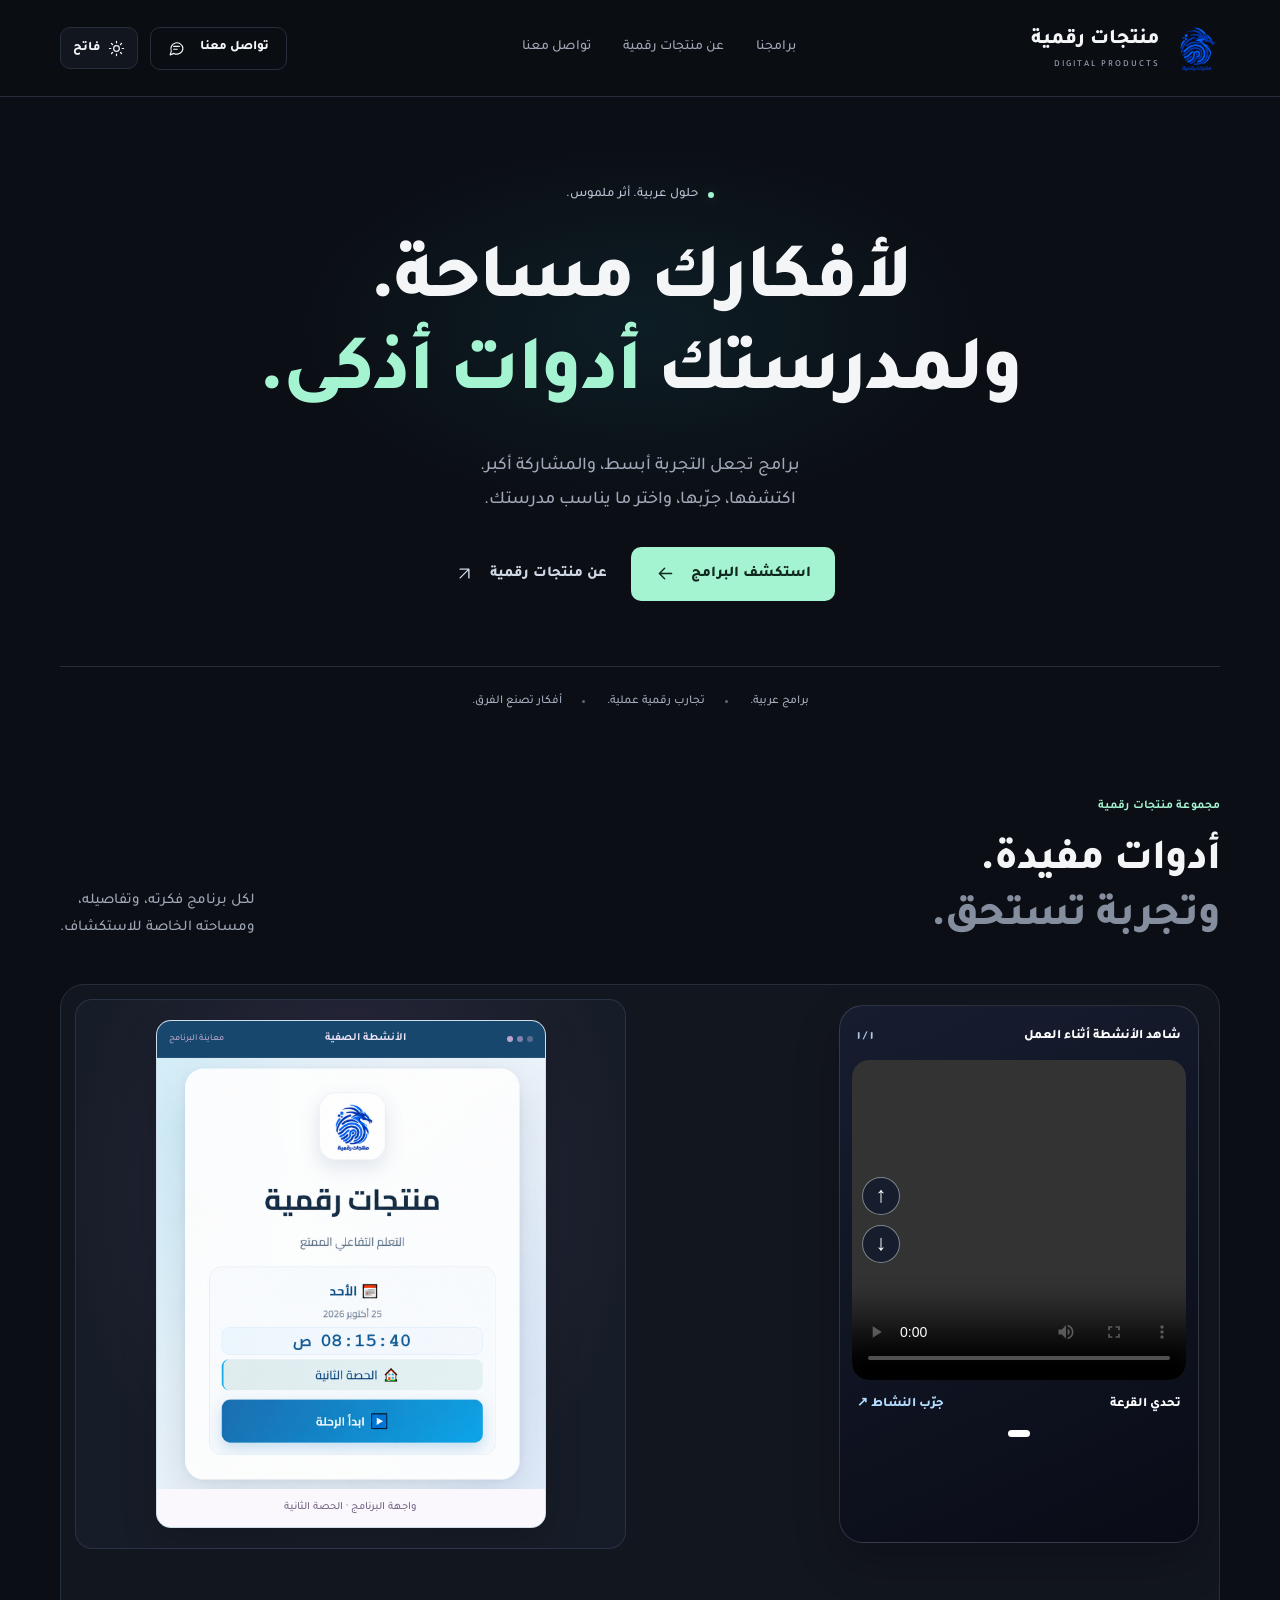
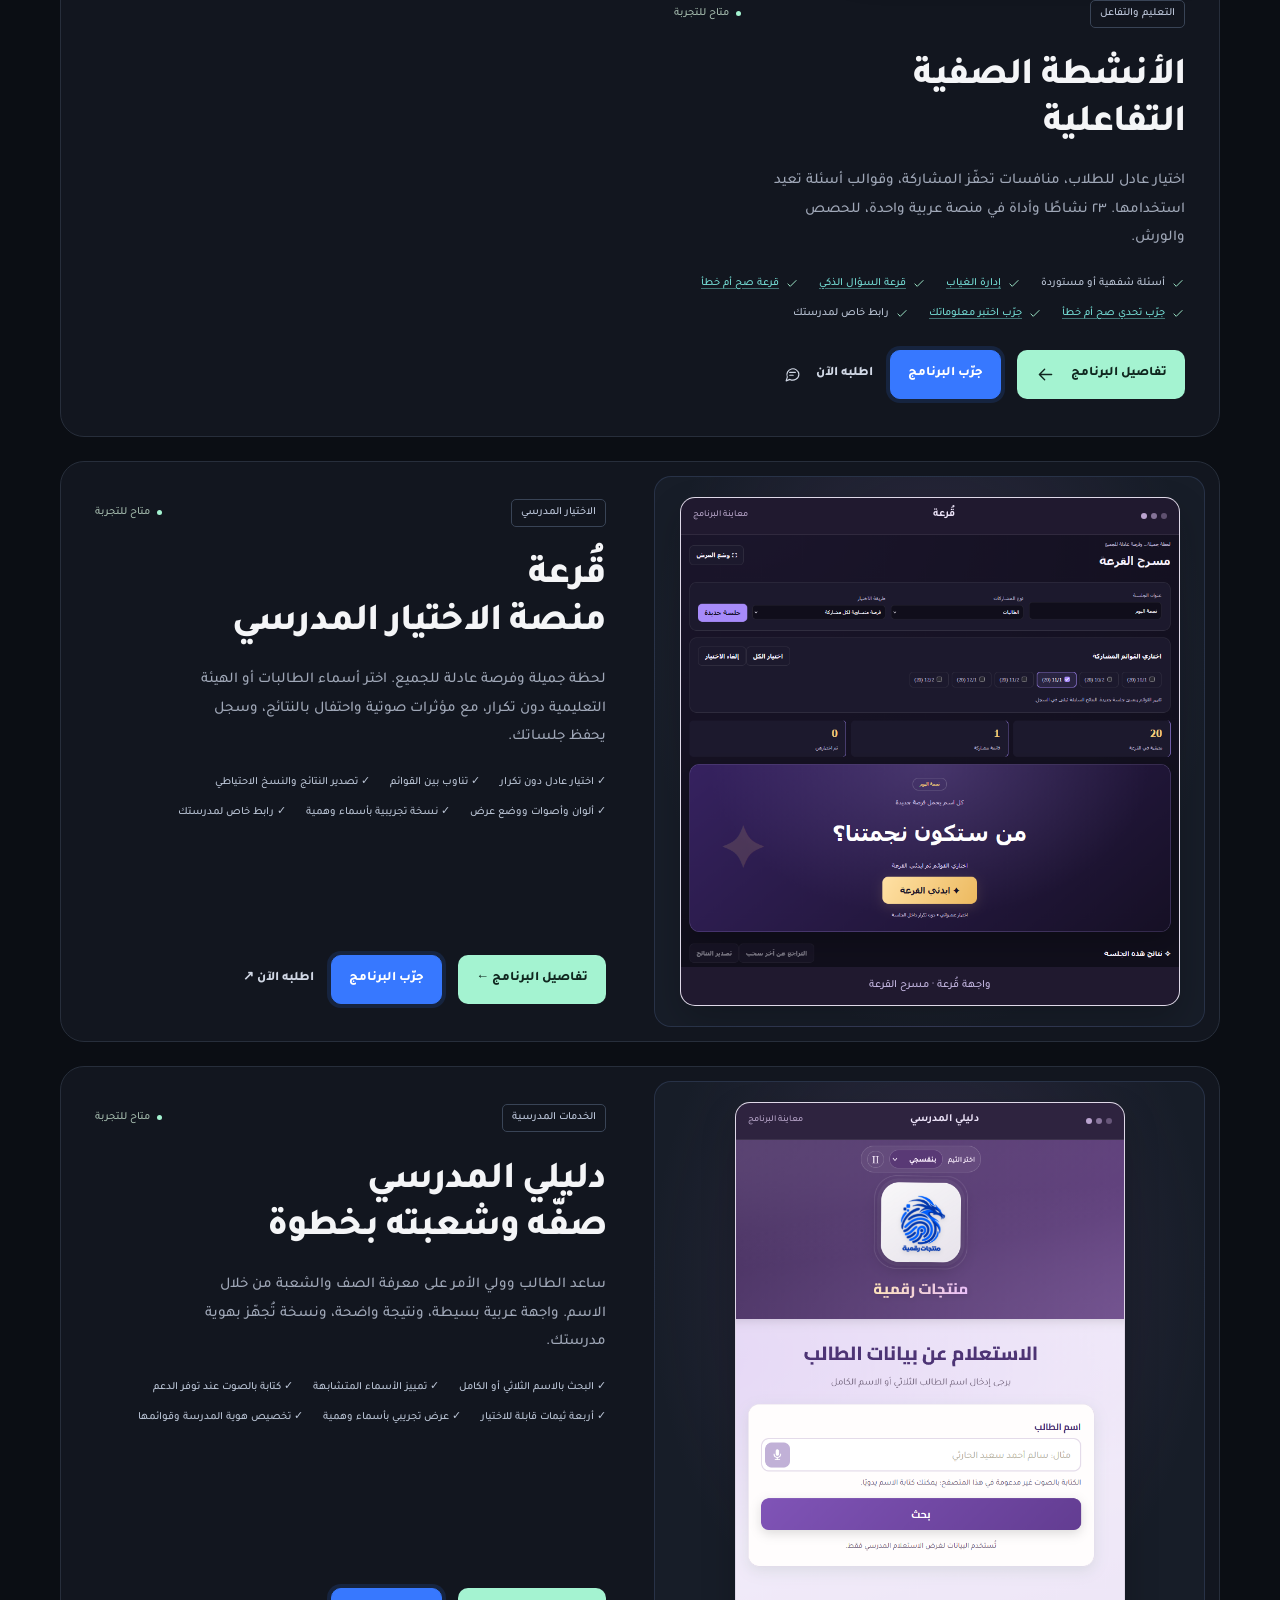
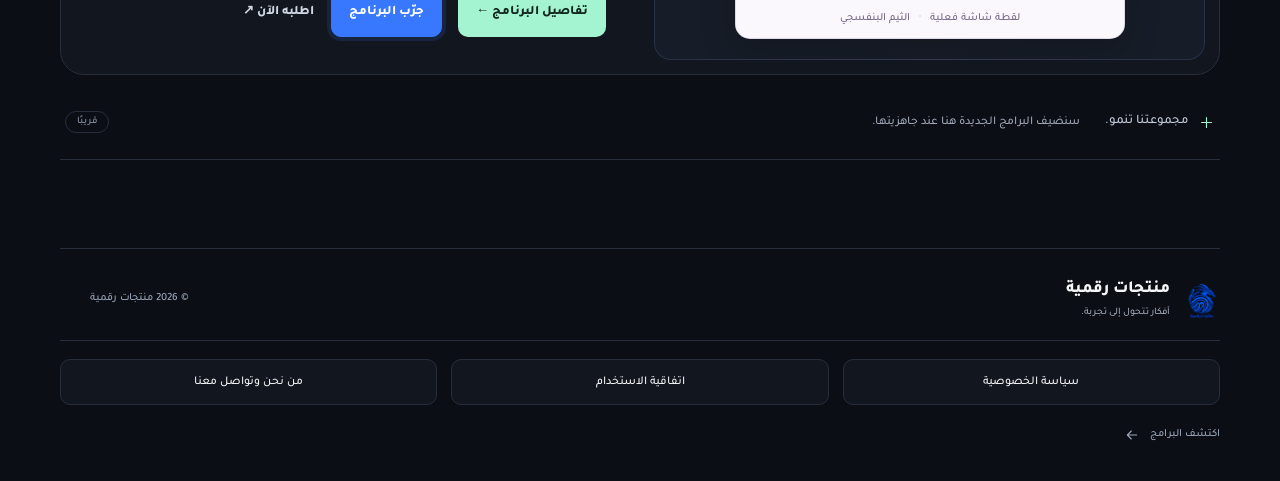
==== commit 15e438f4: "Update classroom activities and Quraa cards with supplied screenshots and a coherent school-day time" ====
--- a/index.html
+++ b/index.html
@@ -1,3 +1,4 @@
-<!doctype html><html lang="ar" dir="rtl"><head><meta charset="UTF-8"><meta name="viewport" content="width=device-width,initial-scale=1"><meta name="theme-color" content="#0b0e14"><title>برامج تصنع الفرق | منتجات رقمية</title><meta name="description" content="منتجات رقمية تقدم برامج وأدوات عربية بتجارب سهلة وعملية. استكشف البرامج وتفاصيل كل برنامج."><link rel="icon" href="assets/logo.png"><link rel="preconnect" href="https://fonts.googleapis.com"><link rel="preconnect" href="https://fonts.gstatic.com" crossorigin><link href="https://fonts.googleapis.com/css2?family=Tajawal:wght@400;500;700;800;900&display=swap" rel="stylesheet"><script src="assets/theme.js?v=1"></script><link rel="stylesheet" href="assets/styles.css?v=9"><link rel="stylesheet" href="assets/reels.css?v=1"><link rel="stylesheet" href="assets/school-lookup.css?v=2"></head><body><a class="skip" href="#main">انتقل إلى المحتوى</a><header class="header"><div class="wrap nav"><a class="brand" href="index.html"><img src="assets/logo.png" width="48" height="48" alt=""><span>منتجات رقمية<small>DIGITAL PRODUCTS</small></span></a><nav id="main-nav" aria-label="التنقل الرئيسي"><a href="index.html#programs">برامجنا</a><a href="about.html">عن منتجات رقمية</a><a href="about.html#contact">تواصل معنا</a></nav><div class="nav-end"><a class="button small outline" href="about.html#contact">تواصل معنا<svg viewBox="0 0 24 24" fill="none" stroke="currentColor" stroke-width="1.6" stroke-linecap="round" stroke-linejoin="round" aria-hidden="true"><path d="M21 11.5a8.5 8.5 0 0 1-12.6 7.4L3 21l1.7-5.3A8.5 8.5 0 1 1 21 11.5Z"/><path d="M8 9h8m-8 4h5"/></svg></a><button class="menu-toggle" aria-expanded="false" aria-controls="main-nav" aria-label="فتح القائمة"><svg viewBox="0 0 24 24" fill="none" stroke="currentColor" stroke-width="1.6" stroke-linecap="round" stroke-linejoin="round" aria-hidden="true"><path d="M4 7h16M4 12h16M4 17h16"/></svg></button><button class="theme-toggle" type="button" data-theme-toggle aria-label="التبديل إلى المظهر الفاتح" title="التبديل إلى المظهر الفاتح"><svg class="theme-sun" viewBox="0 0 24 24" fill="none" stroke="currentColor" stroke-width="1.7" stroke-linecap="round" aria-hidden="true"><circle cx="12" cy="12" r="4"/><path d="M12 2v2m0 16v2M4.93 4.93l1.42 1.42m11.3 11.3 1.42 1.42M2 12h2m16 0h2M4.93 19.07l1.42-1.42m11.3-11.3 1.42-1.42"/></svg><svg class="theme-moon" viewBox="0 0 24 24" fill="none" stroke="currentColor" stroke-width="1.7" stroke-linecap="round" stroke-linejoin="round" aria-hidden="true"><path d="M20.9 13A9 9 0 0 1 11 3.1 9 9 0 1 0 20.9 13Z"/></svg><span data-theme-label>فاتح</span></button></div></div></header><main id="main"><section class="hero wrap"><div class="hero-label"><span></span> حلول عربية. أثر ملموس.</div><h1>لأفكارك مساحة.<br>ولمدرستك <span>أدوات أذكى.</span></h1><p>برامج تجعل التجربة أبسط، والمشاركة أكبر.<br>اكتشفها، جرّبها، واختر ما يناسب مدرستك.</p><div class="hero-actions"><a class="button primary" href="#programs">استكشف البرامج <svg viewBox="0 0 24 24" fill="none" stroke="currentColor" stroke-width="1.6" stroke-linecap="round" stroke-linejoin="round" aria-hidden="true"><path d="M19 12H5m6-6-6 6 6 6"/></svg></a><a class="button quiet" href="about.html">عن منتجات رقمية <svg viewBox="0 0 24 24" fill="none" stroke="currentColor" stroke-width="1.6" stroke-linecap="round" stroke-linejoin="round" aria-hidden="true"><path d="M7 17 17 7M7 7h10v10"/></svg></a></div><div class="hero-foot"><span>برامج عربية.</span><span>تجارب رقمية عملية.</span><span>أفكار تصنع الفرق.</span></div><div class="hero-glow" aria-hidden="true"></div></section><section class="catalog section wrap" id="programs"><div class="section-head"><div><span class="eyebrow">مجموعة منتجات رقمية</span><h2>أدوات مفيدة.<br><span class="muted">وتجربة تستحق.</span></h2></div><p>لكل برنامج فكرته، وتفاصيله،<br>ومساحته الخاصة للاستكشاف.</p></div><div class="program-grid"><article class="product-card"><section class="reels-widget" aria-label="فيديوهات توضيحية للأنشطة"><div class="reels-heading"><span>شاهد الأنشطة أثناء العمل</span><span class="reels-counter" id="reelsCounter">١ / ١</span></div><div class="reels-stage" id="reelsStage"><div class="reels-empty" id="reelsEmpty"><span class="reels-play-icon">▶</span><strong>تحدي القرعة</strong><small>سيظهر فيديو العرض هنا عند نشره</small></div><video id="reelsVideo" playsinline preload="metadata" controls hidden></video><div class="reels-side"><button type="button" id="reelsPrev" aria-label="الفيديو السابق">↑</button><button type="button" id="reelsNext" aria-label="الفيديو التالي">↓</button></div></div><div class="reels-footer"><span id="reelsTitle">تحدي القرعة</span><a id="reelsActivityLink" href="https://activitiesclass.github.io/class-activities-platform/activities/quraa-challenge.html" target="_blank" rel="noopener noreferrer">جرّب النشاط ↗</a></div><div class="reels-dots" id="reelsDots" aria-label="التنقل بين الفيديوهات"></div></section><a class="art-link" href="programs/class-activities.html" aria-label="استكشف برنامج الأنشطة الصفية التفاعلية"><div class="product-art" aria-label="٢٣ نشاطًا وأداة للتعليم التفاعلي"><div class="art-grid"></div><div class="art-top"><span>CLASS ACTIVITIES</span><span class="live-dot">تعليم تفاعلي</span></div><div class="art-core"><div class="art-icon"><svg viewBox="0 0 24 24" fill="none" stroke="currentColor" stroke-width="1.6" stroke-linecap="round" stroke-linejoin="round" aria-hidden="true"><rect x="3" y="3" width="7" height="7" rx="2"/><rect x="14" y="3" width="7" height="7" rx="2"/><rect x="3" y="14" width="7" height="7" rx="2"/><rect x="14" y="14" width="7" height="7" rx="2"/></svg></div><span class="art-number" aria-hidden="true">23</span><span class="art-caption">نشاطًا وأداة<br>لحصص أكثر تفاعلًا</span></div><div class="art-bottom"><span><svg viewBox="0 0 24 24" fill="none" stroke="currentColor" stroke-width="1.6" stroke-linecap="round" stroke-linejoin="round" aria-hidden="true"><circle cx="12" cy="12" r="9"/><circle cx="12" cy="12" r="5"/><circle cx="12" cy="12" r="1"/></svg> اختيار عادل</span><span><svg viewBox="0 0 24 24" fill="none" stroke="currentColor" stroke-width="1.6" stroke-linecap="round" stroke-linejoin="round" aria-hidden="true"><path d="m3 6 5 5 4-7 4 7 5-5-2 13H5Z"/></svg> تحديات</span><span><svg viewBox="0 0 24 24" fill="none" stroke="currentColor" stroke-width="1.6" stroke-linecap="round" stroke-linejoin="round" aria-hidden="true"><path d="M14 2H5v20h14V7Zm0 0v6h5M8 12h8m-8 4h8"/></svg> قوالب دروس</span></div></div></a><div class="product-copy"><div class="product-meta"><span class="badge">التعليم والتفاعل</span><span class="availability"><i></i> متاح للتجربة</span></div><h3><a href="programs/class-activities.html">الأنشطة الصفية<br>التفاعلية</a></h3><p>اختيار عادل للطلاب، منافسات تحفّز المشاركة، وقوالب أسئلة تعيد استخدامها. ٢٣ نشاطًا وأداة في منصة عربية واحدة، للحصص والورش.</p><div class="product-features"><span><svg viewBox="0 0 24 24" fill="none" stroke="currentColor" stroke-width="1.6" stroke-linecap="round" stroke-linejoin="round" aria-hidden="true"><path d="m5 12 4 4L19 6"/></svg> أسئلة شفهية أو مستوردة</span><a href="programs/class-activities.html#absence"><svg viewBox="0 0 24 24" fill="none" stroke="currentColor" stroke-width="1.6" stroke-linecap="round" stroke-linejoin="round" aria-hidden="true"><path d="m5 12 4 4L19 6"/></svg> إدارة الغياب</a><a href="https://activitiesclass.github.io/class-activities-platform/activities/random-question.html" target="_blank" rel="noopener noreferrer"><svg viewBox="0 0 24 24" fill="none" stroke="currentColor" stroke-width="1.6" stroke-linecap="round" stroke-linejoin="round" aria-hidden="true"><path d="m5 12 4 4L19 6"/></svg> قرعة السؤال الذكي</a><a href="https://activitiesclass.github.io/class-activities-platform/activities/random-true-false.html" target="_blank" rel="noopener noreferrer"><svg viewBox="0 0 24 24" fill="none" stroke="currentColor" stroke-width="1.6" stroke-linecap="round" stroke-linejoin="round" aria-hidden="true"><path d="m5 12 4 4L19 6"/></svg> قرعة صح أم خطأ</a><a href="https://activitiesclass.github.io/class-activities-platform/activities/true-false.html" target="_blank" rel="noopener noreferrer"><svg viewBox="0 0 24 24" fill="none" stroke="currentColor" stroke-width="1.6" stroke-linecap="round" stroke-linejoin="round" aria-hidden="true"><path d="m5 12 4 4L19 6"/></svg> جرّب تحدي صح أم خطأ</a><a href="https://activitiesclass.github.io/class-activities-platform/activities/individual-quiz.html" target="_blank" rel="noopener noreferrer"><svg viewBox="0 0 24 24" fill="none" stroke="currentColor" stroke-width="1.6" stroke-linecap="round" stroke-linejoin="round" aria-hidden="true"><path d="m5 12 4 4L19 6"/></svg> جرّب اختبر معلوماتك</a><span><svg viewBox="0 0 24 24" fill="none" stroke="currentColor" stroke-width="1.6" stroke-linecap="round" stroke-linejoin="round" aria-hidden="true"><path d="m5 12 4 4L19 6"/></svg> رابط خاص لمدرستك</span></div><div class="product-actions"><a class="button primary" href="programs/class-activities.html">تفاصيل البرنامج <svg viewBox="0 0 24 24" fill="none" stroke="currentColor" stroke-width="1.6" stroke-linecap="round" stroke-linejoin="round" aria-hidden="true"><path d="M19 12H5m6-6-6 6 6 6"/></svg></a><a class="button trial-button" href="https://activitiesclass.github.io/class-activities-platform/" target="_blank" rel="noopener noreferrer">جرّب البرنامج</a><a class="button quiet" data-order="برنامج الأنشطة الصفية التفاعلية" href="https://api.whatsapp.com/send?phone=96894054911&amp;text=%D9%85%D8%B1%D8%AD%D8%A8%D9%8B%D8%A7%20%D9%85%D9%86%D8%AA%D8%AC%D8%A7%D8%AA%20%D8%B1%D9%82%D9%85%D9%8A%D8%A9%D8%8C%20%D8%A3%D8%B1%D8%BA%D8%A8%20%D9%81%D9%8A%20%D8%B7%D9%84%D8%A8%20%D8%A8%D8%B1%D9%86%D8%A7%D9%85%D8%AC%20%D8%A7%D9%84%D8%A3%D9%86%D8%B4%D8%B7%D8%A9%20%D8%A7%D9%84%D8%B5%D9%81%D9%8A%D8%A9%20%D8%A7%D9%84%D8%AA%D9%81%D8%A7%D8%B9%D9%84%D9%8A%D8%A9%20%D9%84%D9%85%D8%AF%D8%B1%D8%B3%D8%AA%D9%8A%20%D9%88%D9%85%D8%B9%D8%B1%D9%81%D8%A9%20%D8%A7%D9%84%D8%B3%D8%B9%D8%B1%20%D9%88%D8%AA%D9%81%D8%A7%D8%B5%D9%8A%D9%84%20%D8%A7%D9%84%D8%AA%D8%AC%D9%87%D9%8A%D8%B2." target="_blank" rel="noopener noreferrer">اطلبه الآن<svg viewBox="0 0 24 24" fill="none" stroke="currentColor" stroke-width="1.6" stroke-linecap="round" stroke-linejoin="round" aria-hidden="true"><path d="M21 11.5a8.5 8.5 0 0 1-12.6 7.4L3 21l1.7-5.3A8.5 8.5 0 1 1 21 11.5Z"/><path d="M8 9h8m-8 4h5"/></svg></a></div></div></article><article class="product-card" id="quraa"><a class="art-link" href="programs/quraa.html" aria-label="استكشف برنامج قُرعة"><div class="product-art" aria-label="قُرعة — منصة الاختيار المدرسي"><div class="art-grid"></div><div class="art-top"><span>QURAA</span><span class="live-dot">اختيار عادل</span></div><div class="art-core"><div class="art-icon"><svg viewBox="0 0 24 24" fill="none" stroke="currentColor" stroke-width="1.6" stroke-linecap="round" stroke-linejoin="round" aria-hidden="true"><rect x="3" y="3" width="7" height="7" rx="2"/><rect x="14" y="3" width="7" height="7" rx="2"/><rect x="3" y="14" width="7" height="7" rx="2"/><rect x="14" y="14" width="7" height="7" rx="2"/></svg></div><span class="art-number" aria-hidden="true">✦</span><span class="art-caption">قُرعة<br>فرصة عادلة للجميع</span></div><div class="art-bottom"><span><svg viewBox="0 0 24 24" fill="none" stroke="currentColor" stroke-width="1.6" stroke-linecap="round" stroke-linejoin="round" aria-hidden="true"><circle cx="12" cy="12" r="9"/><circle cx="12" cy="12" r="5"/><circle cx="12" cy="12" r="1"/></svg> اختيار عادل</span><span><svg viewBox="0 0 24 24" fill="none" stroke="currentColor" stroke-width="1.6" stroke-linecap="round" stroke-linejoin="round" aria-hidden="true"><path d="m3 6 5 5 4-7 4 7 5-5-2 13H5Z"/></svg> دون تكرار</span><span><svg viewBox="0 0 24 24" fill="none" stroke="currentColor" stroke-width="1.6" stroke-linecap="round" stroke-linejoin="round" aria-hidden="true"><path d="M14 2H5v20h14V7Zm0 0v6h5M8 12h8m-8 4h8"/></svg> سجل الجلسات</span></div></div></a><div class="product-copy"><div class="product-meta"><span class="badge">الاختيار المدرسي</span><span class="availability"><i></i> متاح للتجربة</span></div><h3><a href="programs/quraa.html">قُرعة<br>منصة الاختيار المدرسي</a></h3><p>لحظة جميلة وفرصة عادلة للجميع. اختر أسماء الطالبات أو الهيئة التعليمية دون تكرار، مع مؤثرات صوتية واحتفال بالنتائج، وسجل يحفظ جلساتك.</p><div class="product-features"><span>✓ اختيار عادل دون تكرار</span><span>✓ تناوب بين القوائم</span><span>✓ تصدير النتائج والنسخ الاحتياطي</span><span>✓ ألوان وأصوات ووضع عرض</span><span>✓ نسخة تجريبية بأسماء وهمية</span><span>✓ رابط خاص لمدرستك</span></div><div class="product-actions"><a class="button primary" href="programs/quraa.html">تفاصيل البرنامج ←</a><a class="button trial-button" href="https://activitiesclass.github.io/quraa/" target="_blank" rel="noopener noreferrer">جرّب البرنامج</a><a class="button quiet" data-order="برنامج قُرعة" href="https://api.whatsapp.com/send?phone=96894054911&amp;text=%D9%85%D8%B1%D8%AD%D8%A8%D9%8B%D8%A7%20%D9%85%D9%86%D8%AA%D8%AC%D8%A7%D8%AA%20%D8%B1%D9%82%D9%85%D9%8A%D8%A9%D8%8C%20%D8%A3%D8%B1%D8%BA%D8%A8%20%D9%81%D9%8A%20%D8%B7%D9%84%D8%A8%20%D8%A8%D8%B1%D9%86%D8%A7%D9%85%D8%AC%20%D9%82%D9%8F%D8%B1%D8%B9%D8%A9%20%D9%84%D9%85%D8%AF%D8%B1%D8%B3%D8%AA%D9%8A%20%D9%88%D9%85%D8%B9%D8%B1%D9%81%D8%A9%20%D8%A7%D9%84%D8%B3%D8%B9%D8%B1%20%D9%88%D8%AA%D9%81%D8%A7%D8%B5%D9%8A%D9%84%20%D8%A7%D9%84%D8%AA%D8%AC%D9%87%D9%8A%D8%B2." target="_blank" rel="noopener noreferrer">اطلبه الآن ↗</a></div></div></article><article class="product-card" id="school-lookup"><a class="art-link" href="programs/school-lookup.html" aria-label="استكشف دليلي المدرسي"><div class="product-art lookup-screenshot-art"><figure class="lookup-screen-frame"><div class="lookup-screen-toolbar" aria-hidden="true"><span class="lookup-screen-dots"><i></i><i></i><i></i></span><span>دليلي المدرسي</span><span class="lookup-screen-label">معاينة البرنامج</span></div><div class="lookup-screen-body"><img class="lookup-screenshot" src="assets/images/school-lookup-preview.png" width="681" height="809" loading="lazy" decoding="async" alt="لقطة شاشة فعلية لبرنامج دليلي المدرسي بالثيم البنفسجي، تعرض شعار منتجات رقمية ونموذج البحث عن بيانات الطالب"></div><figcaption>لقطة شاشة فعلية <span>·</span> الثيم البنفسجي</figcaption></figure></div></a><div class="product-copy"><div class="product-meta"><span class="badge">الخدمات المدرسية</span><span class="availability"><i></i> متاح للتجربة</span></div><h3><a href="programs/school-lookup.html">دليلي المدرسي<br>صفّه وشعبته بخطوة</a></h3><p>ساعد الطالب وولي الأمر على معرفة الصف والشعبة من خلال الاسم. واجهة عربية بسيطة، ونتيجة واضحة، ونسخة تُجهّز بهوية مدرستك.</p><div class="product-features"><span>✓ البحث بالاسم الثلاثي أو الكامل</span><span>✓ تمييز الأسماء المتشابهة</span><span>✓ كتابة بالصوت عند توفر الدعم</span><span>✓ أربعة ثيمات قابلة للاختيار</span><span>✓ عرض تجريبي بأسماء وهمية</span><span>✓ تخصيص هوية المدرسة وقوائمها</span></div><div class="product-actions"><a class="button primary" href="programs/school-lookup.html">تفاصيل البرنامج ←</a><a class="button trial-button" href="https://activitiesclass.github.io/school-lookup/" target="_blank" rel="noopener noreferrer">جرّب البرنامج</a><a class="button quiet" data-order="برنامج دليلي المدرسي" href="https://api.whatsapp.com/send?phone=96894054911&amp;text=%D9%85%D8%B1%D8%AD%D8%A8%D9%8B%D8%A7%20%D9%85%D9%86%D8%AA%D8%AC%D8%A7%D8%AA%20%D8%B1%D9%82%D9%85%D9%8A%D8%A9%D8%8C%20%D8%A3%D8%B1%D8%BA%D8%A8%20%D9%81%D9%8A%20%D8%B7%D9%84%D8%A8%20%D8%A8%D8%B1%D9%86%D8%A7%D9%85%D8%AC%20%D8%AF%D9%84%D9%8A%D9%84%D9%8A%20%D8%A7%D9%84%D9%85%D8%AF%D8%B1%D8%B3%D9%8A%20%D9%84%D9%85%D8%AF%D8%B1%D8%B3%D8%AA%D9%8A%20%D9%88%D9%85%D8%B9%D8%B1%D9%81%D8%A9%20%D8%A7%D9%84%D8%B3%D8%B9%D8%B1%20%D9%88%D8%AA%D9%81%D8%A7%D8%B5%D9%8A%D9%84%20%D8%A7%D9%84%D8%AA%D8%AC%D9%87%D9%8A%D8%B2." target="_blank" rel="noopener noreferrer">اطلبه الآن ↗</a></div></div></article></div><div class="next-product"><span><svg viewBox="0 0 24 24" fill="none" stroke="currentColor" stroke-width="1.6" stroke-linecap="round" stroke-linejoin="round" aria-hidden="true"><path d="M12 5v14M5 12h14"/></svg> مجموعتنا تنمو.</span><p>سنضيف البرامج الجديدة هنا عند جاهزيتها.</p><span class="soon">قريبًا</span></div></section></main><footer class="wrap footer footer-with-links"><a class="brand" href="index.html"><img src="assets/logo.png" width="38" height="38" alt=""><span>منتجات رقمية<small>أفكار تتحول إلى تجربة.</small></span></a><p>© <span data-year>2026</span> منتجات رقمية</p><nav class="footer-links" aria-label="روابط قانونية ومعلوماتية"><a href="privacy.html">سياسة الخصوصية</a><a href="terms.html">اتفاقية الاستخدام</a><a href="about.html">من نحن وتواصل معنا</a></nav><a href="index.html#programs">اكتشف البرامج <svg viewBox="0 0 24 24" fill="none" stroke="currentColor" stroke-width="1.6" stroke-linecap="round" stroke-linejoin="round" aria-hidden="true"><path d="M19 12H5m6-6-6 6 6 6"/></svg></a></footer><script src="assets/site-config.js?v=6"></script><script src="assets/app.js?v=7"></script><script src="assets/reels.js?v=1" defer></script></body></html>
+<!doctype html><html lang="ar" dir="rtl"><head><meta charset="UTF-8"><meta name="viewport" content="width=device-width,initial-scale=1"><meta name="theme-color" content="#0b0e14"><title>برامج تصنع الفرق | منتجات رقمية</title><meta name="description" content="منتجات رقمية تقدم برامج وأدوات عربية بتجارب سهلة وعملية. استكشف البرامج وتفاصيل كل برنامج."><link rel="icon" href="assets/logo.png"><link rel="preconnect" href="https://fonts.googleapis.com"><link rel="preconnect" href="https://fonts.gstatic.com" crossorigin><link href="https://fonts.googleapis.com/css2?family=Tajawal:wght@400;500;700;800;900&display=swap" rel="stylesheet"><script src="assets/theme.js?v=1"></script><link rel="stylesheet" href="assets/styles.css?v=9"><link rel="stylesheet" href="assets/reels.css?v=1"><link rel="stylesheet" href="assets/school-lookup.css?v=3"></head><body><a class="skip" href="#main">انتقل إلى المحتوى</a><header class="header"><div class="wrap nav"><a class="brand" href="index.html"><img src="assets/logo.png" width="48" height="48" alt=""><span>منتجات رقمية<small>DIGITAL PRODUCTS</small></span></a><nav id="main-nav" aria-label="التنقل الرئيسي"><a href="index.html#programs">برامجنا</a><a href="about.html">عن منتجات رقمية</a><a href="about.html#contact">تواصل معنا</a></nav><div class="nav-end"><a class="button small outline" href="about.html#contact">تواصل معنا<svg viewBox="0 0 24 24" fill="none" stroke="currentColor" stroke-width="1.6" stroke-linecap="round" stroke-linejoin="round" aria-hidden="true"><path d="M21 11.5a8.5 8.5 0 0 1-12.6 7.4L3 21l1.7-5.3A8.5 8.5 0 1 1 21 11.5Z"/><path d="M8 9h8m-8 4h5"/></svg></a><button class="menu-toggle" aria-expanded="false" aria-controls="main-nav" aria-label="فتح القائمة"><svg viewBox="0 0 24 24" fill="none" stroke="currentColor" stroke-width="1.6" stroke-linecap="round" stroke-linejoin="round" aria-hidden="true"><path d="M4 7h16M4 12h16M4 17h16"/></svg></button><button class="theme-toggle" type="button" data-theme-toggle aria-label="التبديل إلى المظهر الفاتح" title="التبديل إلى المظهر الفاتح"><svg class="theme-sun" viewBox="0 0 24 24" fill="none" stroke="currentColor" stroke-width="1.7" stroke-linecap="round" aria-hidden="true"><circle cx="12" cy="12" r="4"/><path d="M12 2v2m0 16v2M4.93 4.93l1.42 1.42m11.3 11.3 1.42 1.42M2 12h2m16 0h2M4.93 19.07l1.42-1.42m11.3-11.3 1.42-1.42"/></svg><svg class="theme-moon" viewBox="0 0 24 24" fill="none" stroke="currentColor" stroke-width="1.7" stroke-linecap="round" stroke-linejoin="round" aria-hidden="true"><path d="M20.9 13A9 9 0 0 1 11 3.1 9 9 0 1 0 20.9 13Z"/></svg><span data-theme-label>فاتح</span></button></div></div></header><main id="main"><section class="hero wrap"><div class="hero-label"><span></span> حلول عربية. أثر ملموس.</div><h1>لأفكارك مساحة.<br>ولمدرستك <span>أدوات أذكى.</span></h1><p>برامج تجعل التجربة أبسط، والمشاركة أكبر.<br>اكتشفها، جرّبها، واختر ما يناسب مدرستك.</p><div class="hero-actions"><a class="button primary" href="#programs">استكشف البرامج <svg viewBox="0 0 24 24" fill="none" stroke="currentColor" stroke-width="1.6" stroke-linecap="round" stroke-linejoin="round" aria-hidden="true"><path d="M19 12H5m6-6-6 6 6 6"/></svg></a><a class="button quiet" href="about.html">عن منتجات رقمية <svg viewBox="0 0 24 24" fill="none" stroke="currentColor" stroke-width="1.6" stroke-linecap="round" stroke-linejoin="round" aria-hidden="true"><path d="M7 17 17 7M7 7h10v10"/></svg></a></div><div class="hero-foot"><span>برامج عربية.</span><span>تجارب رقمية عملية.</span><span>أفكار تصنع الفرق.</span></div><div class="hero-glow" aria-hidden="true"></div></section><section class="catalog section wrap" id="programs"><div class="section-head"><div><span class="eyebrow">مجموعة منتجات رقمية</span><h2>أدوات مفيدة.<br><span class="muted">وتجربة تستحق.</span></h2></div><p>لكل برنامج فكرته، وتفاصيله،<br>ومساحته الخاصة للاستكشاف.</p></div><div class="program-grid"><article class="product-card" id="class-activities"><section class="reels-widget" aria-label="فيديوهات توضيحية للأنشطة"><div class="reels-heading"><span>شاهد الأنشطة أثناء العمل</span><span class="reels-counter" id="reelsCounter">١ / ١</span></div><div class="reels-stage" id="reelsStage"><div class="reels-empty" id="reelsEmpty"><span class="reels-play-icon">▶</span><strong>تحدي القرعة</strong><small>سيظهر فيديو العرض هنا عند نشره</small></div><video id="reelsVideo" playsinline preload="metadata" controls hidden></video><div class="reels-side"><button type="button" id="reelsPrev" aria-label="الفيديو السابق">↑</button><button type="button" id="reelsNext" aria-label="الفيديو التالي">↓</button></div></div><div class="reels-footer"><span id="reelsTitle">تحدي القرعة</span><a id="reelsActivityLink" href="https://activitiesclass.github.io/class-activities-platform/activities/quraa-challenge.html" target="_blank" rel="noopener noreferrer">جرّب النشاط ↗</a></div><div class="reels-dots" id="reelsDots" aria-label="التنقل بين الفيديوهات"></div></section><a class="art-link" href="programs/class-activities.html" aria-label="استكشف برنامج الأنشطة الصفية التفاعلية"><div class="product-art lookup-screenshot-art activities-screenshot-art"><figure class="lookup-screen-frame"><div class="lookup-screen-toolbar" aria-hidden="true"><span class="lookup-screen-dots"><i></i><i></i><i></i></span><span>الأنشطة الصفية</span><span class="lookup-screen-label">معاينة البرنامج</span></div><div class="lookup-screen-body"><img class="lookup-screenshot" src="assets/images/class-activities-preview.webp" width="1190" height="1322" loading="lazy" decoding="async" alt="واجهة برنامج الأنشطة الصفية، الأحد 25 أكتوبر 2026، الساعة 08:15:40 صباحًا، الحصة الثانية"></div><figcaption>واجهة البرنامج · الحصة الثانية</figcaption></figure></div></a><div class="product-copy"><div class="product-meta"><span class="badge">التعليم والتفاعل</span><span class="availability"><i></i> متاح للتجربة</span></div><h3><a href="programs/class-activities.html">الأنشطة الصفية<br>التفاعلية</a></h3><p>اختيار عادل للطلاب، منافسات تحفّز المشاركة، وقوالب أسئلة تعيد استخدامها. ٢٣ نشاطًا وأداة في منصة عربية واحدة، للحصص والورش.</p><div class="product-features"><span><svg viewBox="0 0 24 24" fill="none" stroke="currentColor" stroke-width="1.6" stroke-linecap="round" stroke-linejoin="round" aria-hidden="true"><path d="m5 12 4 4L19 6"/></svg> أسئلة شفهية أو مستوردة</span><a href="programs/class-activities.html#absence"><svg viewBox="0 0 24 24" fill="none" stroke="currentColor" stroke-width="1.6" stroke-linecap="round" stroke-linejoin="round" aria-hidden="true"><path d="m5 12 4 4L19 6"/></svg> إدارة الغياب</a><a href="https://activitiesclass.github.io/class-activities-platform/activities/random-question.html" target="_blank" rel="noopener noreferrer"><svg viewBox="0 0 24 24" fill="none" stroke="currentColor" stroke-width="1.6" stroke-linecap="round" stroke-linejoin="round" aria-hidden="true"><path d="m5 12 4 4L19 6"/></svg> قرعة السؤال الذكي</a><a href="https://activitiesclass.github.io/class-activities-platform/activities/random-true-false.html" target="_blank" rel="noopener noreferrer"><svg viewBox="0 0 24 24" fill="none" stroke="currentColor" stroke-width="1.6" stroke-linecap="round" stroke-linejoin="round" aria-hidden="true"><path d="m5 12 4 4L19 6"/></svg> قرعة صح أم خطأ</a><a href="https://activitiesclass.github.io/class-activities-platform/activities/true-false.html" target="_blank" rel="noopener noreferrer"><svg viewBox="0 0 24 24" fill="none" stroke="currentColor" stroke-width="1.6" stroke-linecap="round" stroke-linejoin="round" aria-hidden="true"><path d="m5 12 4 4L19 6"/></svg> جرّب تحدي صح أم خطأ</a><a href="https://activitiesclass.github.io/class-activities-platform/activities/individual-quiz.html" target="_blank" rel="noopener noreferrer"><svg viewBox="0 0 24 24" fill="none" stroke="currentColor" stroke-width="1.6" stroke-linecap="round" stroke-linejoin="round" aria-hidden="true"><path d="m5 12 4 4L19 6"/></svg> جرّب اختبر معلوماتك</a><span><svg viewBox="0 0 24 24" fill="none" stroke="currentColor" stroke-width="1.6" stroke-linecap="round" stroke-linejoin="round" aria-hidden="true"><path d="m5 12 4 4L19 6"/></svg> رابط خاص لمدرستك</span></div><div class="product-actions"><a class="button primary" href="programs/class-activities.html">تفاصيل البرنامج <svg viewBox="0 0 24 24" fill="none" stroke="currentColor" stroke-width="1.6" stroke-linecap="round" stroke-linejoin="round" aria-hidden="true"><path d="M19 12H5m6-6-6 6 6 6"/></svg></a><a class="button trial-button" href="https://activitiesclass.github.io/class-activities-platform/" target="_blank" rel="noopener noreferrer">جرّب البرنامج</a><a class="button quiet" data-order="برنامج الأنشطة الصفية التفاعلية" href="https://api.whatsapp.com/send?phone=96894054911&amp;text=%D9%85%D8%B1%D8%AD%D8%A8%D9%8B%D8%A7%20%D9%85%D9%86%D8%AA%D8%AC%D8%A7%D8%AA%20%D8%B1%D9%82%D9%85%D9%8A%D8%A9%D8%8C%20%D8%A3%D8%B1%D8%BA%D8%A8%20%D9%81%D9%8A%20%D8%B7%D9%84%D8%A8%20%D8%A8%D8%B1%D9%86%D8%A7%D9%85%D8%AC%20%D8%A7%D9%84%D8%A3%D9%86%D8%B4%D8%B7%D8%A9%20%D8%A7%D9%84%D8%B5%D9%81%D9%8A%D8%A9%20%D8%A7%D9%84%D8%AA%D9%81%D8%A7%D8%B9%D9%84%D9%8A%D8%A9%20%D9%84%D9%85%D8%AF%D8%B1%D8%B3%D8%AA%D9%8A%20%D9%88%D9%85%D8%B9%D8%B1%D9%81%D8%A9%20%D8%A7%D9%84%D8%B3%D8%B9%D8%B1%20%D9%88%D8%AA%D9%81%D8%A7%D8%B5%D9%8A%D9%84%20%D8%A7%D9%84%D8%AA%D8%AC%D9%87%D9%8A%D8%B2." target="_blank" rel="noopener noreferrer">اطلبه الآن<svg viewBox="0 0 24 24" fill="none" stroke="currentColor" stroke-width="1.6" stroke-linecap="round" stroke-linejoin="round" aria-hidden="true"><path d="M21 11.5a8.5 8.5 0 0 1-12.6 7.4L3 21l1.7-5.3A8.5 8.5 0 1 1 21 11.5Z"/><path d="M8 9h8m-8 4h5"/></svg></a></div></div></article><article class="product-card" id="quraa"><a class="art-link" href="programs/quraa.html" aria-label="استكشف برنامج قُرعة"><div class="product-art lookup-screenshot-art quraa-screenshot-art"><figure class="lookup-screen-frame"><div class="lookup-screen-toolbar" aria-hidden="true"><span class="lookup-screen-dots"><i></i><i></i><i></i></span><span>قُرعة</span><span class="lookup-screen-label">معاينة البرنامج</span></div><div class="lookup-screen-body"><img class="lookup-screenshot" src="assets/images/quraa-preview.webp" width="826" height="717" loading="lazy" decoding="async" alt="واجهة برنامج قُرعة ومسرح القرعة لاختيار الأسماء"></div><figcaption>واجهة قُرعة · مسرح القرعة</figcaption></figure></div></a><div class="product-copy"><div class="product-meta"><span class="badge">الاختيار المدرسي</span><span class="availability"><i></i> متاح للتجربة</span></div><h3><a href="programs/quraa.html">قُرعة<br>منصة الاختيار المدرسي</a></h3><p>لحظة جميلة وفرصة عادلة للجميع. اختر أسماء الطالبات أو الهيئة التعليمية دون تكرار، مع مؤثرات صوتية واحتفال بالنتائج، وسجل يحفظ جلساتك.</p><div class="product-features"><span>✓ اختيار عادل دون تكرار</span><span>✓ تناوب بين القوائم</span><span>✓ تصدير النتائج والنسخ الاحتياطي</span><span>✓ ألوان وأصوات ووضع عرض</span><span>✓ نسخة تجريبية بأسماء وهمية</span><span>✓ رابط خاص لمدرستك</span></div><div class="product-actions"><a class="button primary" href="programs/quraa.html">تفاصيل البرنامج ←</a><a class="button trial-button" href="https://activitiesclass.github.io/quraa/" target="_blank" rel="noopener noreferrer">جرّب البرنامج</a><a class="button quiet" data-order="برنامج قُرعة" href="https://api.whatsapp.com/send?phone=96894054911&amp;text=%D9%85%D8%B1%D8%AD%D8%A8%D9%8B%D8%A7%20%D9%85%D9%86%D8%AA%D8%AC%D8%A7%D8%AA%20%D8%B1%D9%82%D9%85%D9%8A%D8%A9%D8%8C%20%D8%A3%D8%B1%D8%BA%D8%A8%20%D9%81%D9%8A%20%D8%B7%D9%84%D8%A8%20%D8%A8%D8%B1%D9%86%D8%A7%D9%85%D8%AC%20%D9%82%D9%8F%D8%B1%D8%B9%D8%A9%20%D9%84%D9%85%D8%AF%D8%B1%D8%B3%D8%AA%D9%8A%20%D9%88%D9%85%D8%B9%D8%B1%D9%81%D8%A9%20%D8%A7%D9%84%D8%B3%D8%B9%D8%B1%20%D9%88%D8%AA%D9%81%D8%A7%D8%B5%D9%8A%D9%84%20%D8%A7%D9%84%D8%AA%D8%AC%D9%87%D9%8A%D8%B2." target="_blank" rel="noopener noreferrer">اطلبه الآن ↗</a></div></div></article><article class="product-card" id="school-lookup"><a class="art-link" href="programs/school-lookup.html" aria-label="استكشف دليلي المدرسي"><div class="product-art lookup-screenshot-art"><figure class="lookup-screen-frame"><div class="lookup-screen-toolbar" aria-hidden="true"><span class="lookup-screen-dots"><i></i><i></i><i></i></span><span>دليلي المدرسي</span><span class="lookup-screen-label">معاينة البرنامج</span></div><div class="lookup-screen-body"><img class="lookup-screenshot" src="assets/images/school-lookup-preview.png" width="681" height="809" loading="lazy" decoding="async" alt="لقطة شاشة فعلية لبرنامج دليلي المدرسي بالثيم البنفسجي، تعرض شعار منتجات رقمية ونموذج البحث عن بيانات الطالب"></div><figcaption>لقطة شاشة فعلية <span>·</span> الثيم البنفسجي</figcaption></figure></div></a><div class="product-copy"><div class="product-meta"><span class="badge">الخدمات المدرسية</span><span class="availability"><i></i> متاح للتجربة</span></div><h3><a href="programs/school-lookup.html">دليلي المدرسي<br>صفّه وشعبته بخطوة</a></h3><p>ساعد الطالب وولي الأمر على معرفة الصف والشعبة من خلال الاسم. واجهة عربية بسيطة، ونتيجة واضحة، ونسخة تُجهّز بهوية مدرستك.</p><div class="product-features"><span>✓ البحث بالاسم الثلاثي أو الكامل</span><span>✓ تمييز الأسماء المتشابهة</span><span>✓ كتابة بالصوت عند توفر الدعم</span><span>✓ أربعة ثيمات قابلة للاختيار</span><span>✓ عرض تجريبي بأسماء وهمية</span><span>✓ تخصيص هوية المدرسة وقوائمها</span></div><div class="product-actions"><a class="button primary" href="programs/school-lookup.html">تفاصيل البرنامج ←</a><a class="button trial-button" href="https://activitiesclass.github.io/school-lookup/" target="_blank" rel="noopener noreferrer">جرّب البرنامج</a><a class="button quiet" data-order="برنامج دليلي المدرسي" href="https://api.whatsapp.com/send?phone=96894054911&amp;text=%D9%85%D8%B1%D8%AD%D8%A8%D9%8B%D8%A7%20%D9%85%D9%86%D8%AA%D8%AC%D8%A7%D8%AA%20%D8%B1%D9%82%D9%85%D9%8A%D8%A9%D8%8C%20%D8%A3%D8%B1%D8%BA%D8%A8%20%D9%81%D9%8A%20%D8%B7%D9%84%D8%A8%20%D8%A8%D8%B1%D9%86%D8%A7%D9%85%D8%AC%20%D8%AF%D9%84%D9%8A%D9%84%D9%8A%20%D8%A7%D9%84%D9%85%D8%AF%D8%B1%D8%B3%D9%8A%20%D9%84%D9%85%D8%AF%D8%B1%D8%B3%D8%AA%D9%8A%20%D9%88%D9%85%D8%B9%D8%B1%D9%81%D8%A9%20%D8%A7%D9%84%D8%B3%D8%B9%D8%B1%20%D9%88%D8%AA%D9%81%D8%A7%D8%B5%D9%8A%D9%84%20%D8%A7%D9%84%D8%AA%D8%AC%D9%87%D9%8A%D8%B2." target="_blank" rel="noopener noreferrer">اطلبه الآن ↗</a></div></div></article></div><div class="next-product"><span><svg viewBox="0 0 24 24" fill="none" stroke="currentColor" stroke-width="1.6" stroke-linecap="round" stroke-linejoin="round" aria-hidden="true"><path d="M12 5v14M5 12h14"/></svg> مجموعتنا تنمو.</span><p>سنضيف البرامج الجديدة هنا عند جاهزيتها.</p><span class="soon">قريبًا</span></div></section></main><footer class="wrap footer footer-with-links"><a class="brand" href="index.html"><img src="assets/logo.png" width="38" height="38" alt=""><span>منتجات رقمية<small>أفكار تتحول إلى تجربة.</small></span></a><p>© <span data-year>2026</span> منتجات رقمية</p><nav class="footer-links" aria-label="روابط قانونية ومعلوماتية"><a href="privacy.html">سياسة الخصوصية</a><a href="terms.html">اتفاقية الاستخدام</a><a href="about.html">من نحن وتواصل معنا</a></nav><a href="index.html#programs">اكتشف البرامج <svg viewBox="0 0 24 24" fill="none" stroke="currentColor" stroke-width="1.6" stroke-linecap="round" stroke-linejoin="round" aria-hidden="true"><path d="M19 12H5m6-6-6 6 6 6"/></svg></a></footer><script src="assets/site-config.js?v=6"></script><script src="assets/app.js?v=7"></script><script src="assets/reels.js?v=1" defer></script></body></html>
 
 
+
--- a/assets/school-lookup.css
+++ b/assets/school-lookup.css
@@ -13,3 +13,7 @@
 @media(max-width:600px){.product-art.lookup-screenshot-art{padding:12px}.lookup-screen-frame{border-radius:12px}.lookup-screen-toolbar{height:33px;padding-inline:10px}.lookup-screen-label{font-size:8px}.lookup-screenshot{max-height:none}.lookup-preview-large{padding:12px;border-radius:20px}.lookup-screen-large .lookup-screenshot{max-height:none}.lookup-screen-frame figcaption{font-size:10px;padding:8px}}
 @media(prefers-reduced-motion:reduce){.lookup-screen-frame{transition:none}}
 .lookup-screen-frame{max-width:390px;margin-inline:auto}.lookup-screen-large{max-width:640px}
+
+
+/* Matching frames for classroom activities and Quraa screenshots. */
+.activities-screenshot-art .lookup-screen-toolbar{background:#17476c}.activities-screenshot-art .lookup-screen-body{background:#edf7fc}.activities-screenshot-art .lookup-screen-frame{border-color:#75a6c34d}.quraa-screenshot-art .lookup-screen-frame{max-width:500px}.quraa-screenshot-art .lookup-screen-toolbar{background:#20192f}.quraa-screenshot-art .lookup-screen-body{background:#110d1c}.quraa-screenshot-art .lookup-screenshot{max-height:none}.quraa-screenshot-art .lookup-screen-frame figcaption{background:#20192f;color:#c6b9e4}
